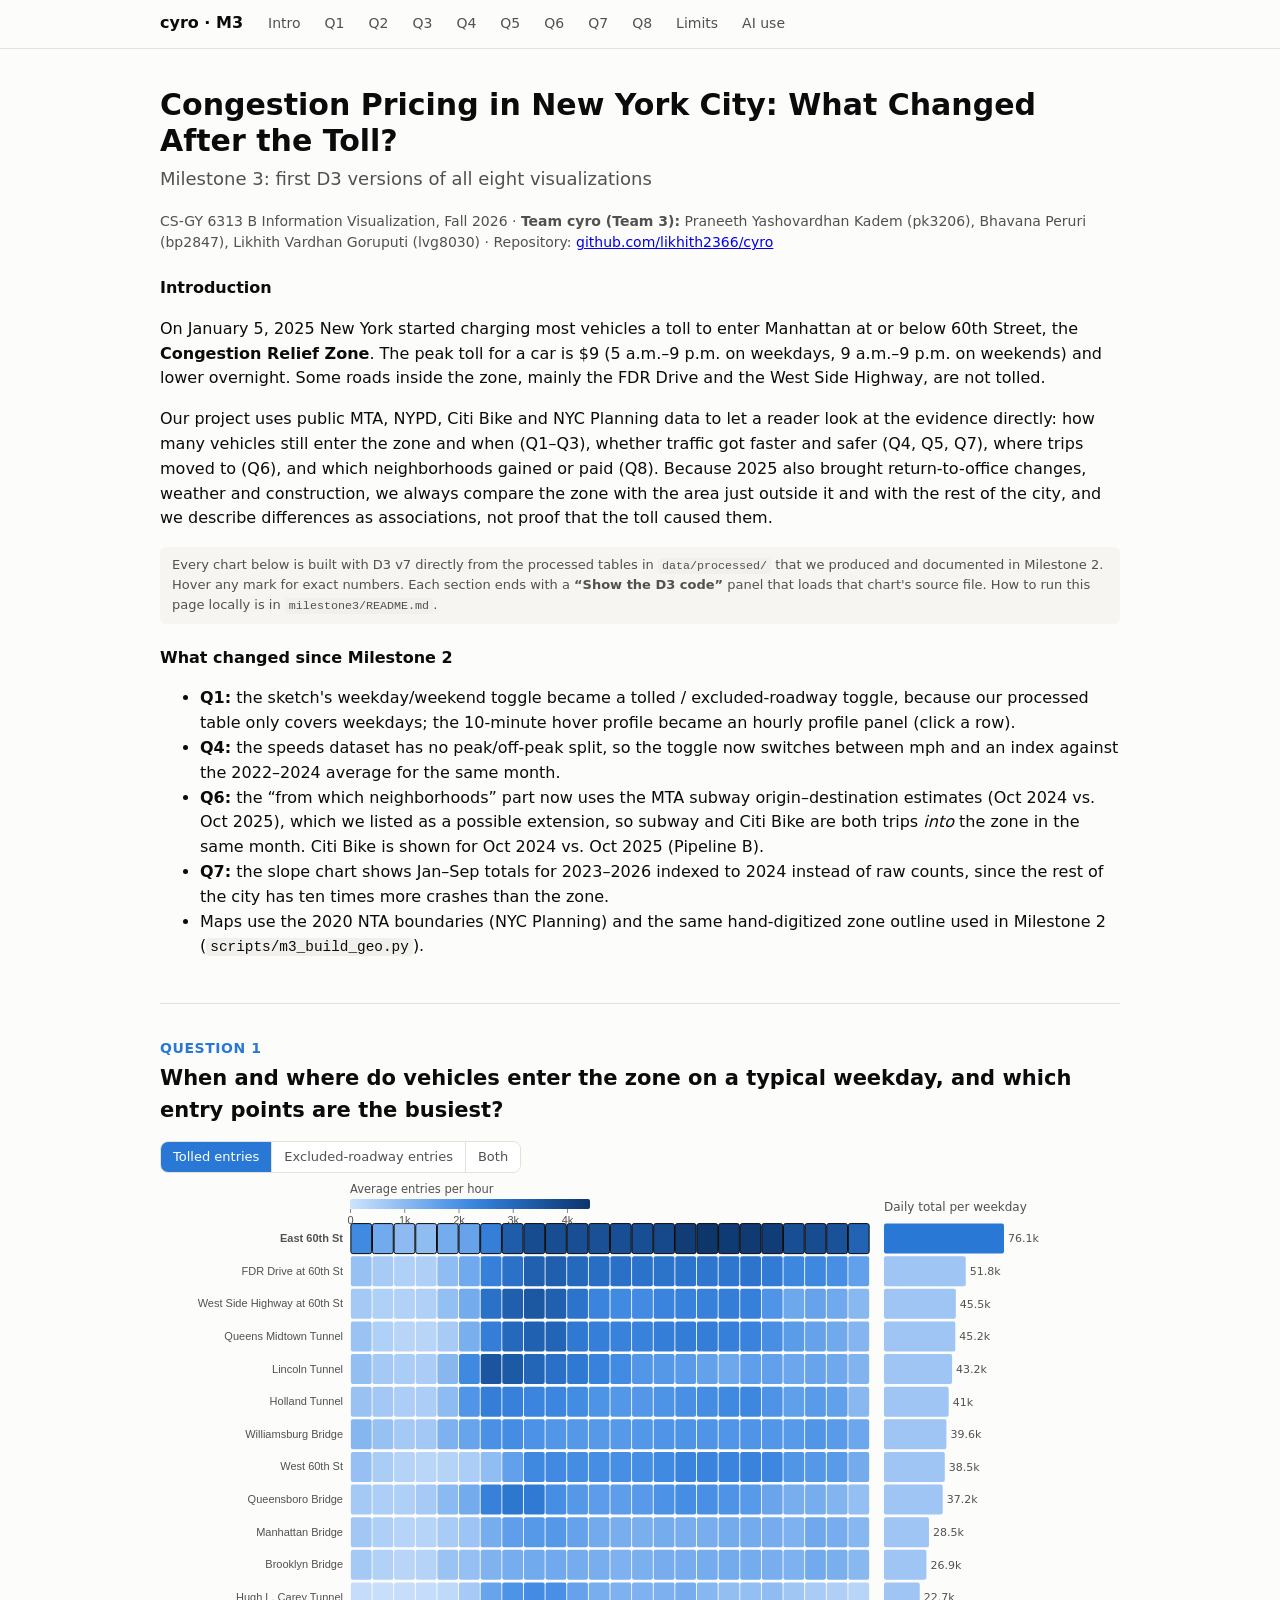
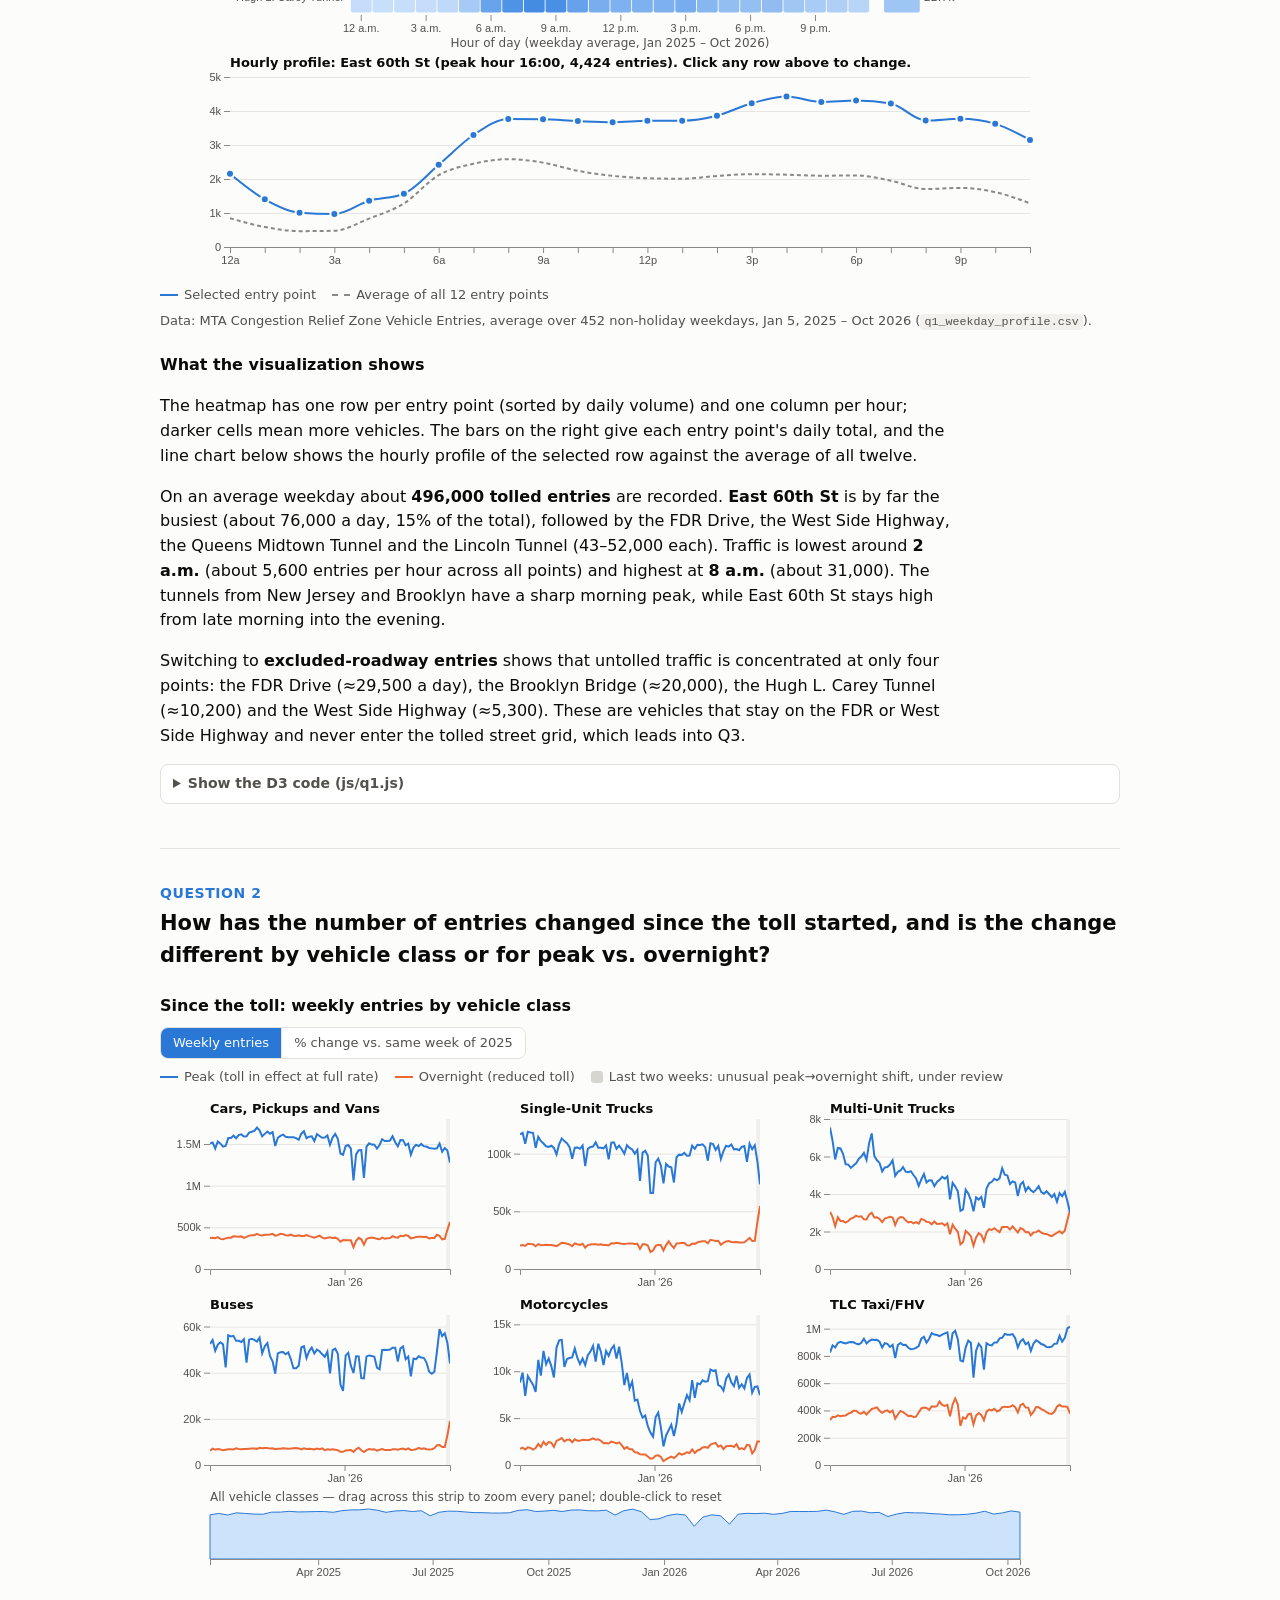
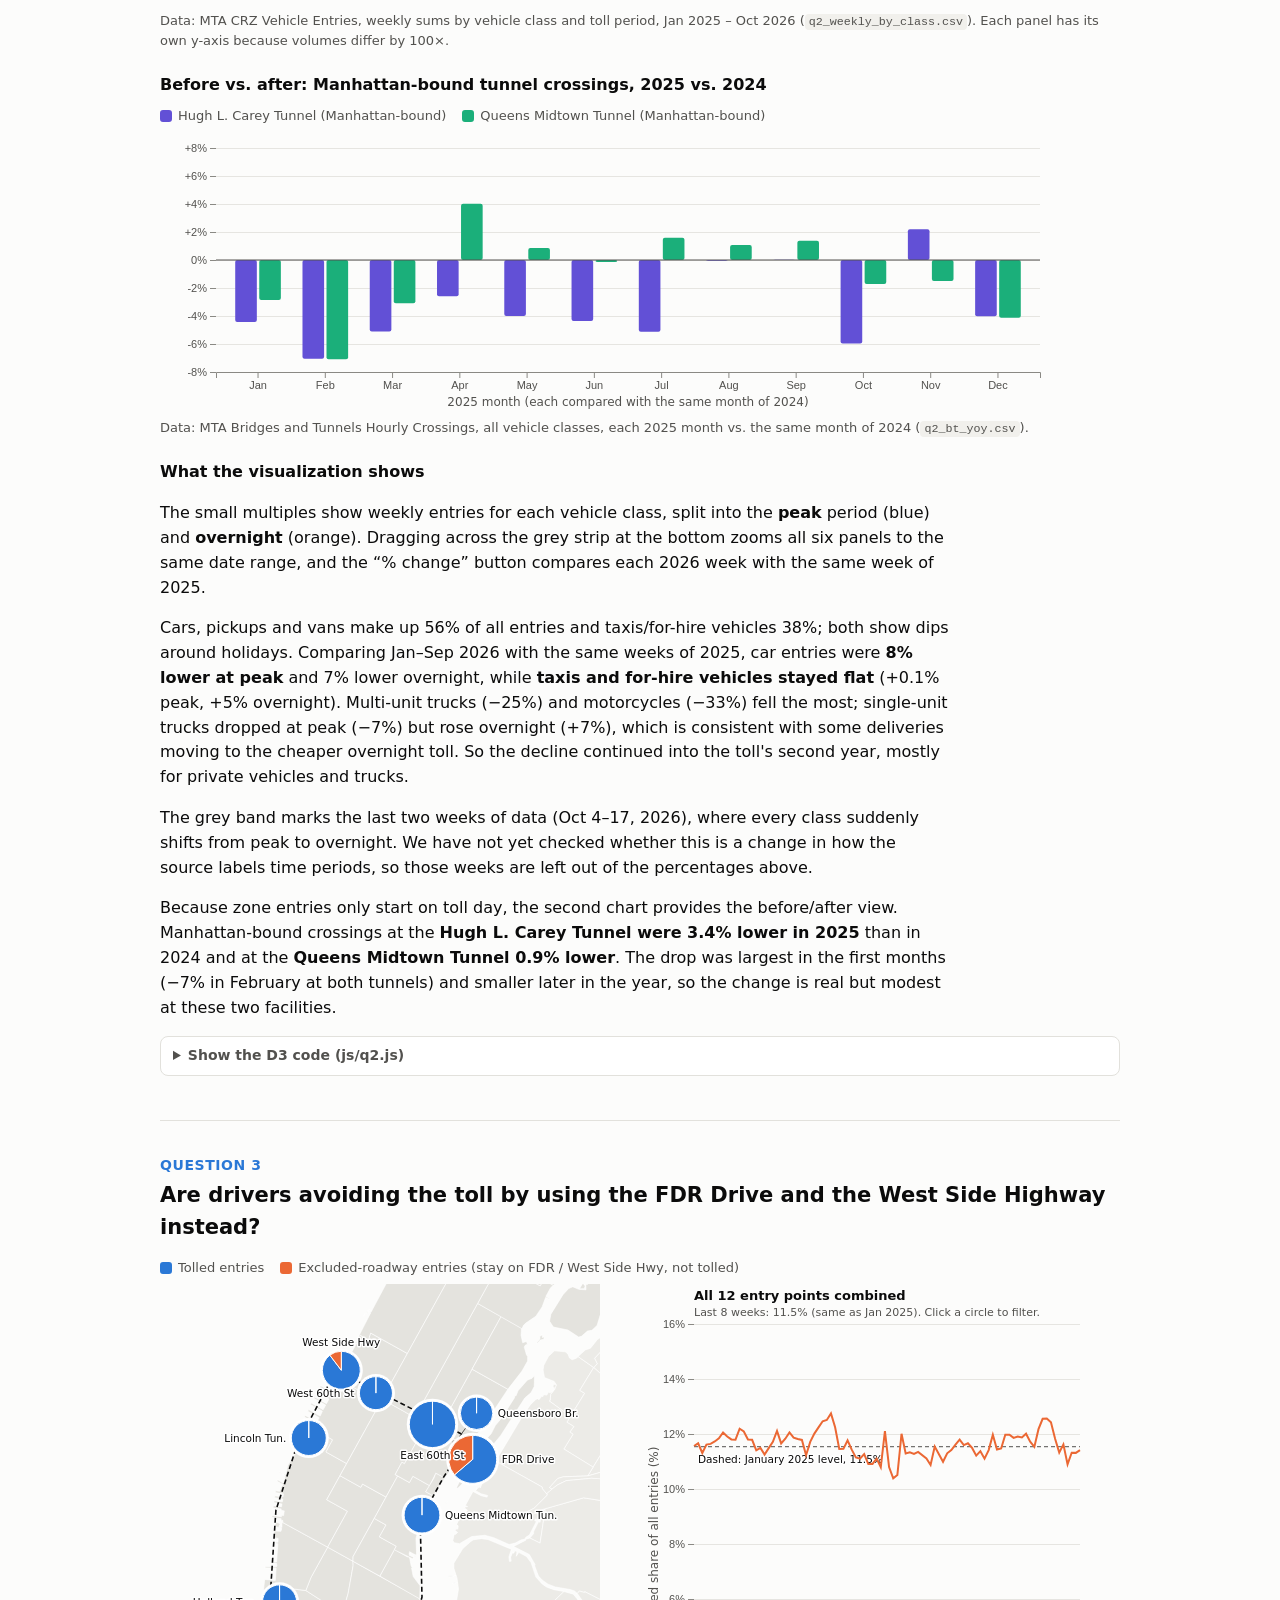
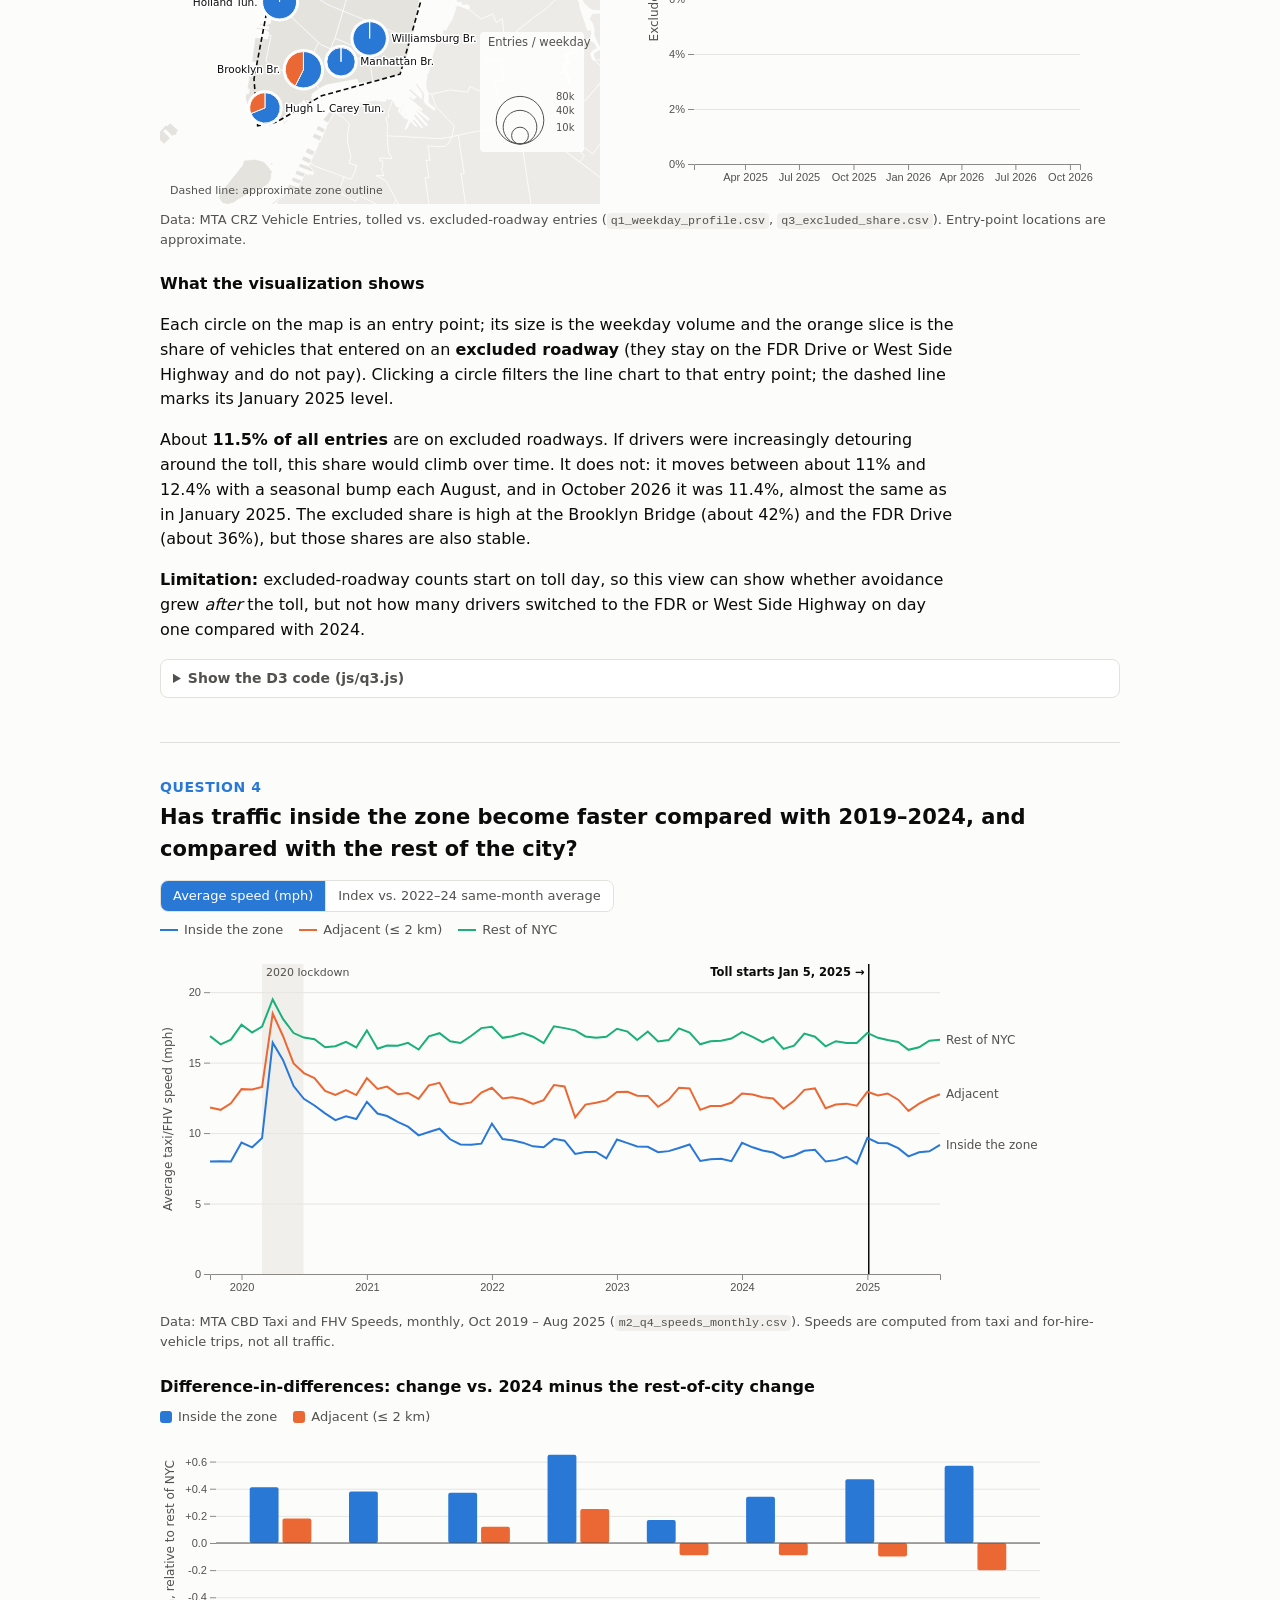
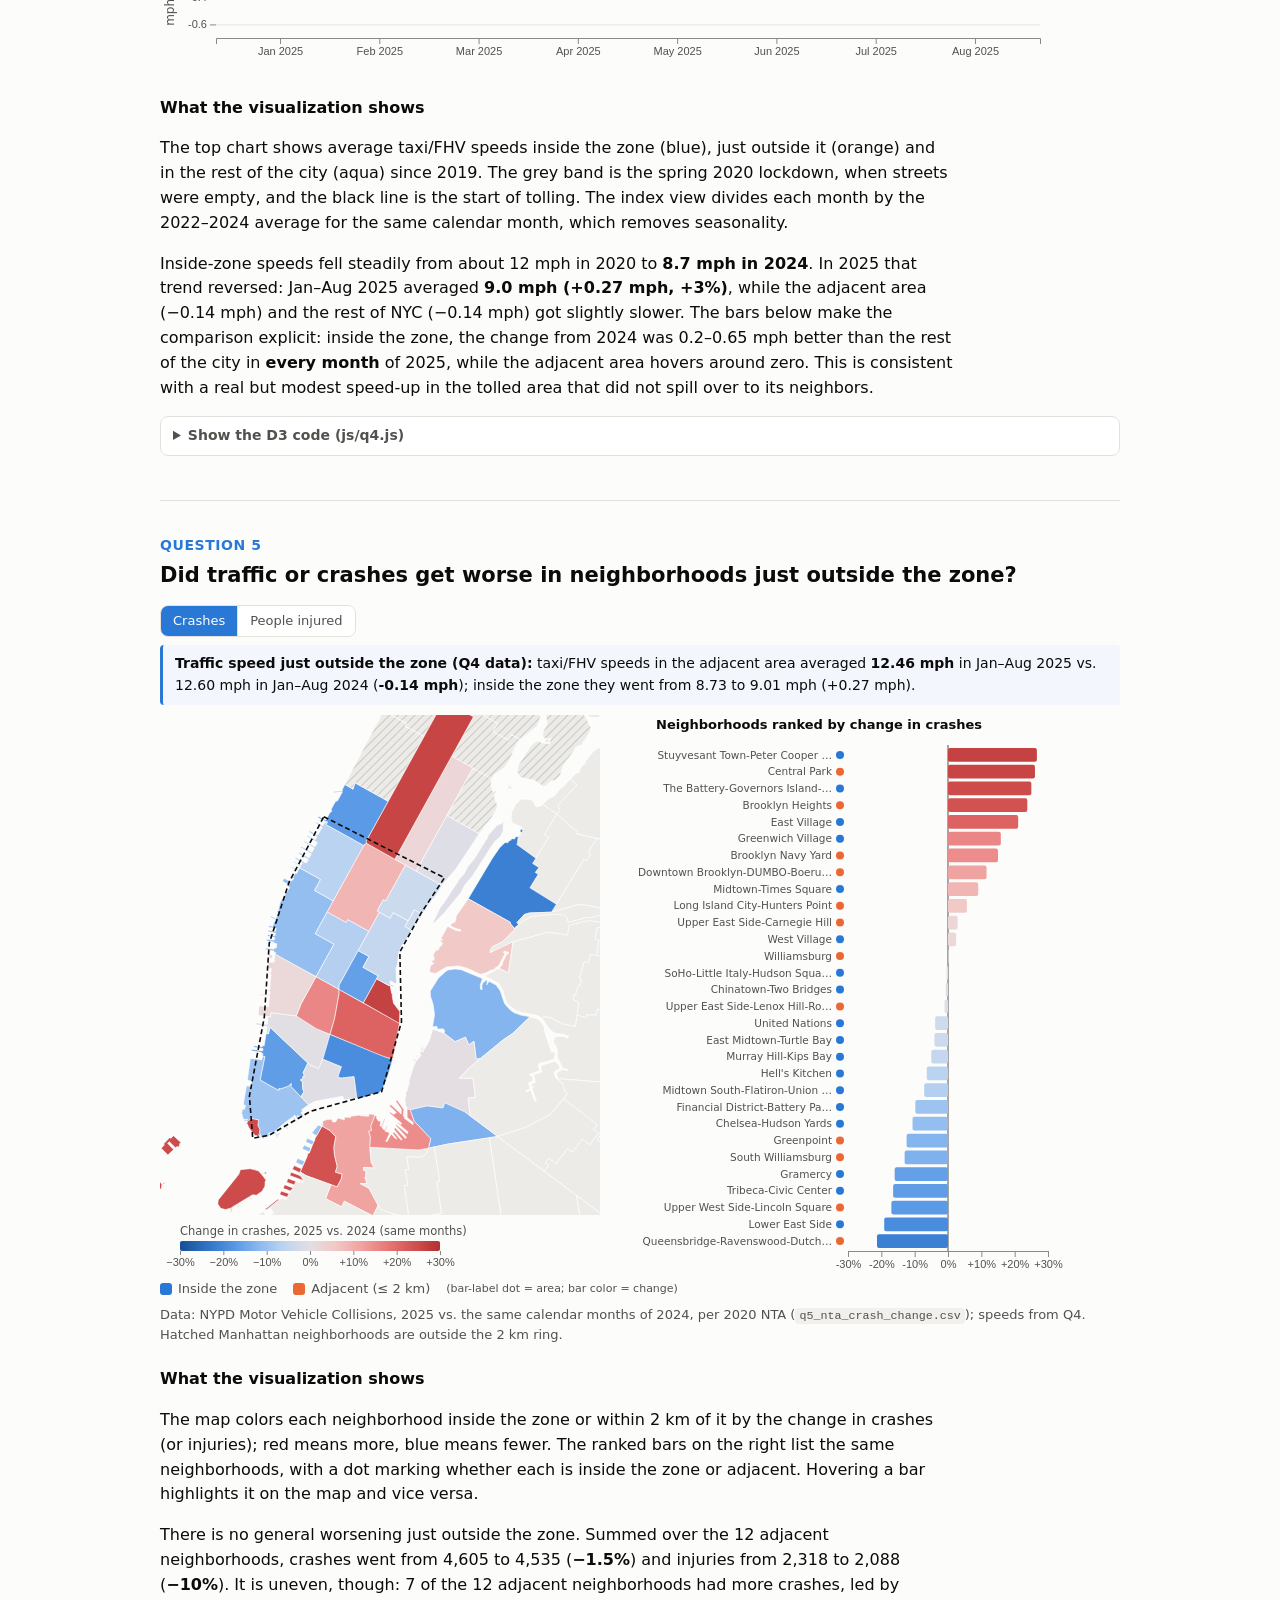
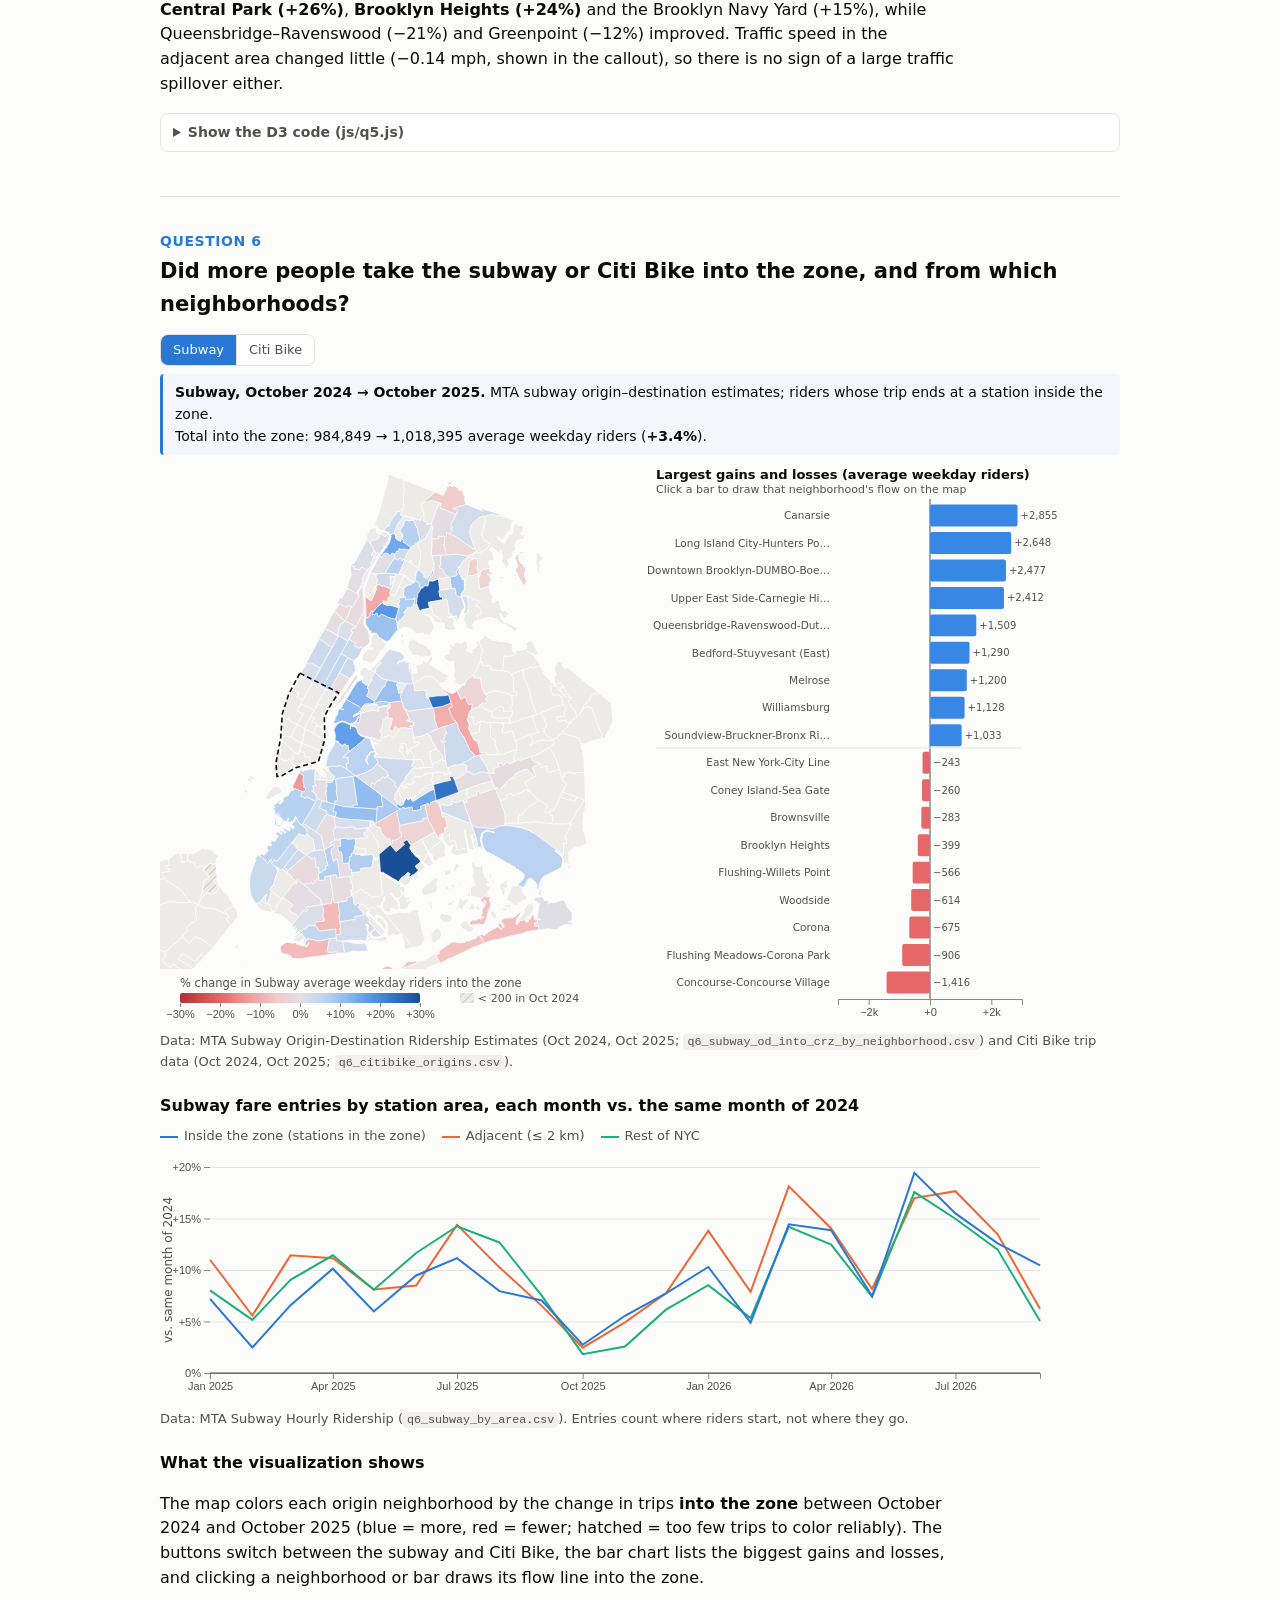
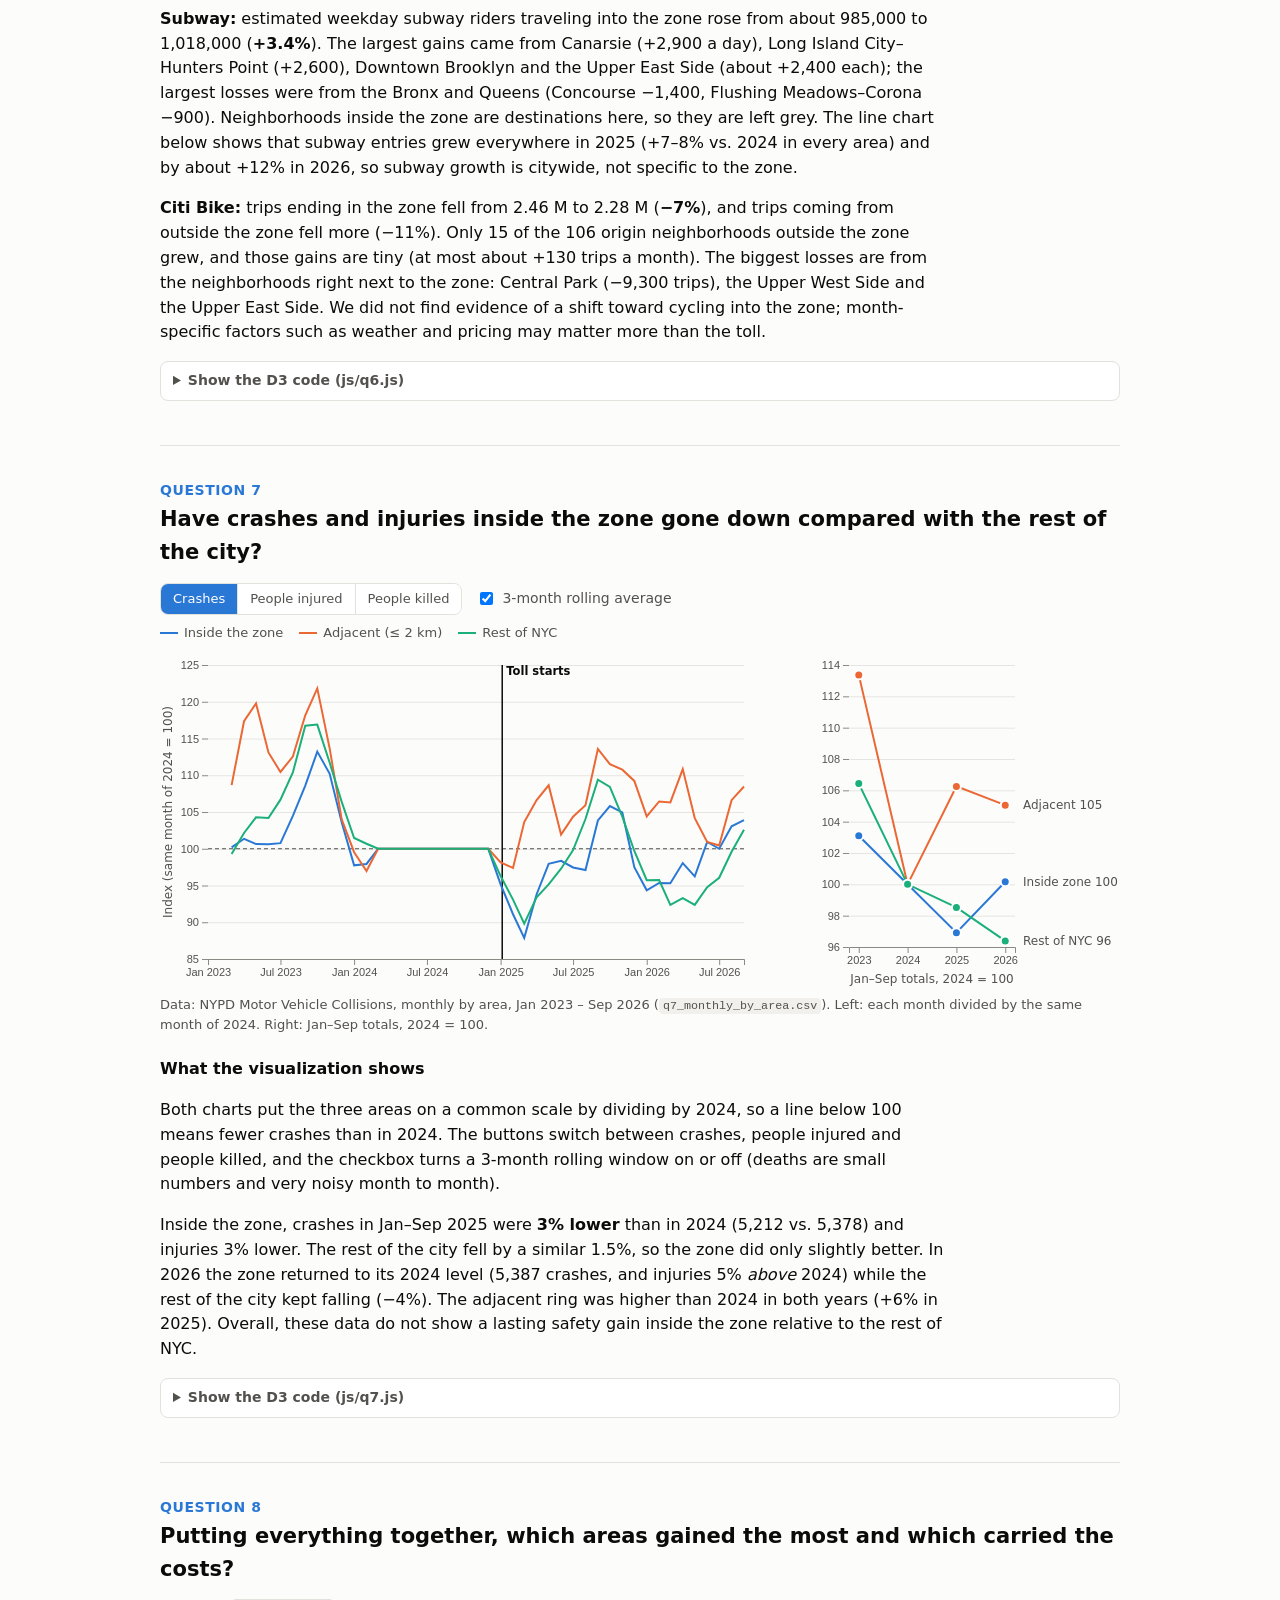
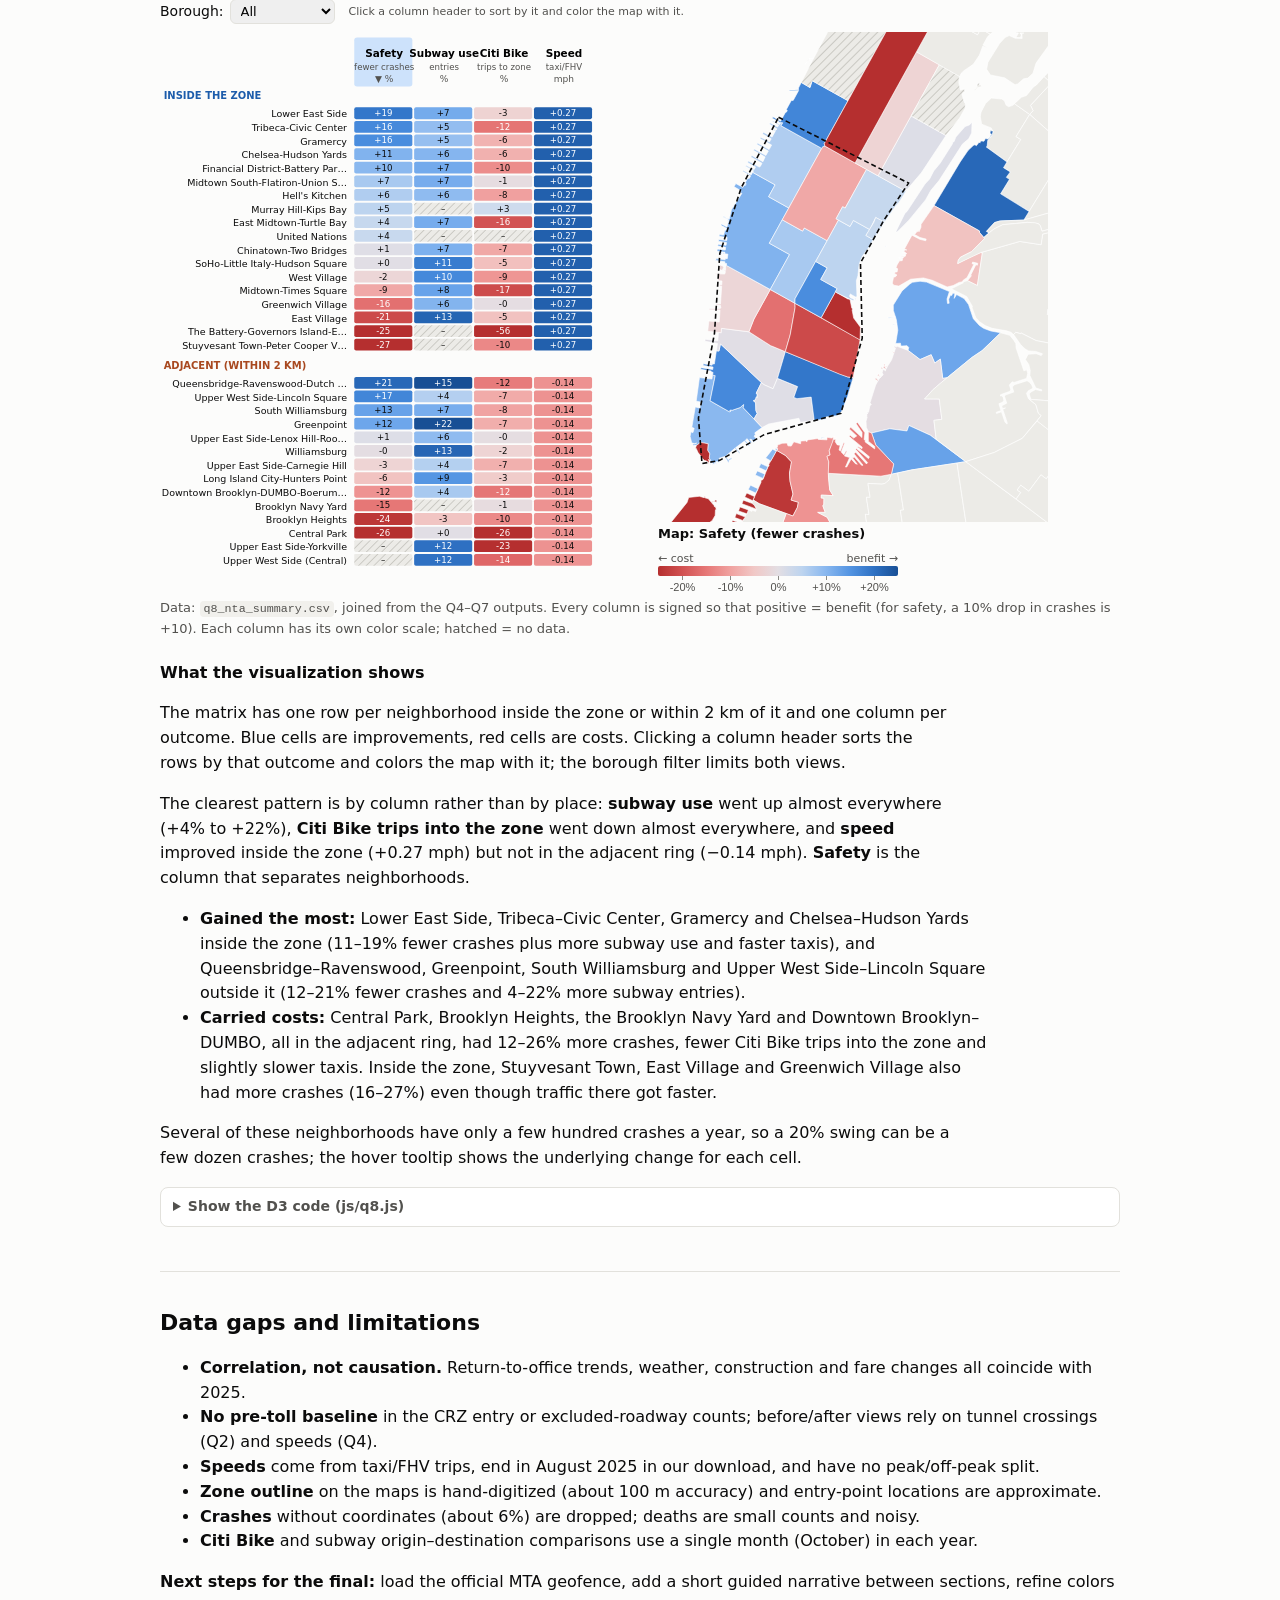
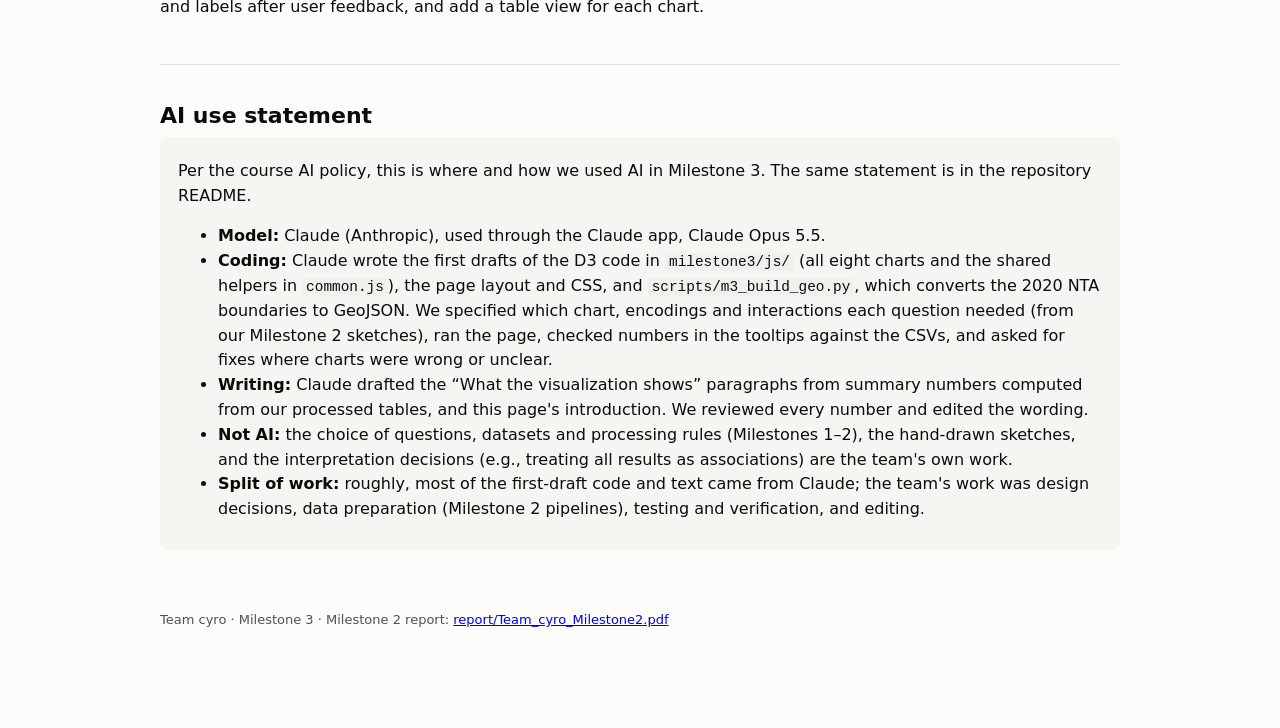
==== milestone3/index.html @ 5313909c "Add Milestone 3: D3 visualizations" ====
<!DOCTYPE html>
<html lang="en">
<head>
<meta charset="utf-8">
<meta name="viewport" content="width=device-width, initial-scale=1">
<title>Team cyro – Milestone 3: D3 Visualizations</title>
<link rel="stylesheet" href="css/style.css">
</head>
<body>
<header class="top">
  <nav aria-label="Sections">
    <span class="brand">cyro · M3</span>
    <a href="#intro">Intro</a>
    <a href="#q1">Q1</a><a href="#q2">Q2</a><a href="#q3">Q3</a><a href="#q4">Q4</a>
    <a href="#q5">Q5</a><a href="#q6">Q6</a><a href="#q7">Q7</a><a href="#q8">Q8</a>
    <a href="#limits">Limits</a><a href="#ai">AI use</a>
  </nav>
</header>

<main>
<h1>Congestion Pricing in New York City: What Changed After the Toll?</h1>
<p class="lede">Milestone 3: first D3 versions of all eight visualizations</p>
<p class="meta">
  CS-GY 6313 B Information Visualization, Fall 2026 ·
  <b>Team cyro (Team 3):</b> Praneeth Yashovardhan Kadem (pk3206), Bhavana Peruri (bp2847), Likhith Vardhan Goruputi (lvg8030) ·
  Repository: <a href="https://github.com/likhith2366/cyro">github.com/likhith2366/cyro</a>
</p>

<section id="intro">
  <h3>Introduction</h3>
  <p>On January 5, 2025 New York started charging most vehicles a toll to enter Manhattan at or below 60th Street, the
  <b>Congestion Relief Zone</b>. The peak toll for a car is $9 (5 a.m.–9 p.m. on weekdays, 9 a.m.–9 p.m. on weekends) and
  lower overnight. Some roads inside the zone, mainly the FDR Drive and the West Side Highway, are not tolled.</p>
  <p>Our project uses public MTA, NYPD, Citi Bike and NYC Planning data to let a reader look at the evidence directly:
  how many vehicles still enter the zone and when (Q1–Q3), whether traffic got faster and safer (Q4, Q5, Q7), where trips
  moved to (Q6), and which neighborhoods gained or paid (Q8). Because 2025 also brought return-to-office changes, weather and
  construction, we always compare the zone with the area just outside it and with the rest of the city, and we describe
  differences as associations, not proof that the toll caused them.</p>
  <p class="data-note">Every chart below is built with D3 v7 directly from the processed tables in
  <code>data/processed/</code> that we produced and documented in Milestone 2. Hover any mark for exact numbers. Each section
  ends with a <b>“Show the D3 code”</b> panel that loads that chart's source file. How to run this page locally is in
  <code>milestone3/README.md</code>.</p>
  <h3>What changed since Milestone 2</h3>
  <ul>
    <li><b>Q1:</b> the sketch's weekday/weekend toggle became a tolled / excluded-roadway toggle, because our processed table
      only covers weekdays; the 10-minute hover profile became an hourly profile panel (click a row).</li>
    <li><b>Q4:</b> the speeds dataset has no peak/off-peak split, so the toggle now switches between mph and an index against the
      2022–2024 average for the same month.</li>
    <li><b>Q6:</b> the “from which neighborhoods” part now uses the MTA subway origin–destination estimates (Oct 2024 vs. Oct
      2025), which we listed as a possible extension, so subway and Citi Bike are both trips <i>into</i> the zone in the same month.
      Citi Bike is shown for Oct 2024 vs. Oct 2025 (Pipeline B).</li>
    <li><b>Q7:</b> the slope chart shows Jan–Sep totals for 2023–2026 indexed to 2024 instead of raw counts, since the rest of
      the city has ten times more crashes than the zone.</li>
    <li>Maps use the 2020 NTA boundaries (NYC Planning) and the same hand-digitized zone outline used in Milestone 2
      (<code>scripts/m3_build_geo.py</code>).</li>
  </ul>
</section>

<!-- ============================== Q1 ============================== -->
<section class="q" id="q1">
  <div class="qnum">Question 1</div>
  <div class="question">When and where do vehicles enter the zone on a typical weekday, and which entry points are the busiest?</div>
  <div class="viz" id="q1-viz"></div>
  <p class="viz-caption">Data: MTA Congestion Relief Zone Vehicle Entries, average over 452 non-holiday weekdays, Jan 5, 2025 – Oct 2026
    (<code>q1_weekday_profile.csv</code>).</p>
  <div class="desc">
    <h3>What the visualization shows</h3>
    <p>The heatmap has one row per entry point (sorted by daily volume) and one column per hour; darker cells mean more vehicles.
    The bars on the right give each entry point's daily total, and the line chart below shows the hourly profile of the selected
    row against the average of all twelve.</p>
    <p>On an average weekday about <b>496,000 tolled entries</b> are recorded. <b>East 60th St</b> is by far the busiest
    (about 76,000 a day, 15% of the total), followed by the FDR Drive, the West Side Highway, the Queens Midtown Tunnel and the
    Lincoln Tunnel (43–52,000 each). Traffic is lowest around <b>2 a.m.</b> (about 5,600 entries per hour across all points)
    and highest at <b>8 a.m.</b> (about 31,000). The tunnels from New Jersey and Brooklyn have a sharp morning peak, while
    East 60th St stays high from late morning into the evening.</p>
    <p>Switching to <b>excluded-roadway entries</b> shows that untolled traffic is concentrated at only four points: the FDR Drive
    (≈29,500 a day), the Brooklyn Bridge (≈20,000), the Hugh L. Carey Tunnel (≈10,200) and the West Side Highway (≈5,300).
    These are vehicles that stay on the FDR or West Side Highway and never enter the tolled street grid, which leads into Q3.</p>
  </div>
  <details class="code" data-src="js/q1.js"><summary>Show the D3 code (js/q1.js)</summary><pre><code></code></pre></details>
</section>

<!-- ============================== Q2 ============================== -->
<section class="q" id="q2">
  <div class="qnum">Question 2</div>
  <div class="question">How has the number of entries changed since the toll started, and is the change different by vehicle class or for peak vs. overnight?</div>
  <h3>Since the toll: weekly entries by vehicle class</h3>
  <div class="viz" id="q2-viz"></div>
  <p class="viz-caption">Data: MTA CRZ Vehicle Entries, weekly sums by vehicle class and toll period, Jan 2025 – Oct 2026
    (<code>q2_weekly_by_class.csv</code>). Each panel has its own y-axis because volumes differ by 100×.</p>
  <h3>Before vs. after: Manhattan-bound tunnel crossings, 2025 vs. 2024</h3>
  <div class="viz" id="q2-viz-bt"></div>
  <p class="viz-caption">Data: MTA Bridges and Tunnels Hourly Crossings, all vehicle classes, each 2025 month vs. the same month of 2024
    (<code>q2_bt_yoy.csv</code>).</p>
  <div class="desc">
    <h3>What the visualization shows</h3>
    <p>The small multiples show weekly entries for each vehicle class, split into the <b>peak</b> period (blue) and
    <b>overnight</b> (orange). Dragging across the grey strip at the bottom zooms all six panels to the same date range, and the
    “% change” button compares each 2026 week with the same week of 2025.</p>
    <p>Cars, pickups and vans make up 56% of all entries and taxis/for-hire vehicles 38%; both show dips around holidays.
    Comparing Jan–Sep 2026 with the same weeks of 2025, car entries were <b>8% lower at peak</b> and 7% lower overnight, while
    <b>taxis and for-hire vehicles stayed flat</b> (+0.1% peak, +5% overnight). Multi-unit trucks (−25%) and motorcycles (−33%) fell
    the most; single-unit trucks dropped at peak (−7%) but rose overnight (+7%), which is consistent with some deliveries moving to the
    cheaper overnight toll. So the decline continued into the toll's second year, mostly for private vehicles and trucks.</p>
    <p>The grey band marks the last two weeks of data (Oct 4–17, 2026), where every class suddenly shifts from peak to overnight.
    We have not yet checked whether this is a change in how the source labels time periods, so those weeks are left out of the
    percentages above.</p>
    <p>Because zone entries only start on toll day, the second chart provides the before/after view. Manhattan-bound crossings
    at the <b>Hugh L. Carey Tunnel were 3.4% lower in 2025</b> than in 2024 and at the <b>Queens Midtown Tunnel 0.9% lower</b>.
    The drop was largest in the first months (−7% in February at both tunnels) and smaller later in the year, so the change is
    real but modest at these two facilities.</p>
  </div>
  <details class="code" data-src="js/q2.js"><summary>Show the D3 code (js/q2.js)</summary><pre><code></code></pre></details>
</section>

<!-- ============================== Q3 ============================== -->
<section class="q" id="q3">
  <div class="qnum">Question 3</div>
  <div class="question">Are drivers avoiding the toll by using the FDR Drive and the West Side Highway instead?</div>
  <div class="viz" id="q3-viz"></div>
  <p class="viz-caption">Data: MTA CRZ Vehicle Entries, tolled vs. excluded-roadway entries (<code>q1_weekday_profile.csv</code>,
    <code>q3_excluded_share.csv</code>). Entry-point locations are approximate.</p>
  <div class="desc">
    <h3>What the visualization shows</h3>
    <p>Each circle on the map is an entry point; its size is the weekday volume and the orange slice is the share of vehicles that
    entered on an <b>excluded roadway</b> (they stay on the FDR Drive or West Side Highway and do not pay). Clicking a circle filters
    the line chart to that entry point; the dashed line marks its January 2025 level.</p>
    <p>About <b>11.5% of all entries</b> are on excluded roadways. If drivers were increasingly detouring around the toll, this share
    would climb over time. It does not: it moves between about 11% and 12.4% with a seasonal bump each August, and in October 2026 it
    was 11.4%, almost the same as in January 2025. The excluded share is high at the Brooklyn Bridge (about 42%) and the FDR Drive
    (about 36%), but those shares are also stable.</p>
    <p><b>Limitation:</b> excluded-roadway counts start on toll day, so this view can show whether avoidance grew <i>after</i> the toll,
    but not how many drivers switched to the FDR or West Side Highway on day one compared with 2024.</p>
  </div>
  <details class="code" data-src="js/q3.js"><summary>Show the D3 code (js/q3.js)</summary><pre><code></code></pre></details>
</section>

<!-- ============================== Q4 ============================== -->
<section class="q" id="q4">
  <div class="qnum">Question 4</div>
  <div class="question">Has traffic inside the zone become faster compared with 2019–2024, and compared with the rest of the city?</div>
  <div class="viz" id="q4-viz"></div>
  <p class="viz-caption">Data: MTA CBD Taxi and FHV Speeds, monthly, Oct 2019 – Aug 2025 (<code>m2_q4_speeds_monthly.csv</code>).
    Speeds are computed from taxi and for-hire-vehicle trips, not all traffic.</p>
  <h3>Difference-in-differences: change vs. 2024 minus the rest-of-city change</h3>
  <div class="viz" id="q4-viz-did"></div>
  <div class="desc">
    <h3>What the visualization shows</h3>
    <p>The top chart shows average taxi/FHV speeds inside the zone (blue), just outside it (orange) and in the rest of the city (aqua)
    since 2019. The grey band is the spring 2020 lockdown, when streets were empty, and the black line is the start of tolling.
    The index view divides each month by the 2022–2024 average for the same calendar month, which removes seasonality.</p>
    <p>Inside-zone speeds fell steadily from about 12 mph in 2020 to <b>8.7 mph in 2024</b>. In 2025 that trend reversed:
    Jan–Aug 2025 averaged <b>9.0 mph (+0.27 mph, +3%)</b>, while the adjacent area (−0.14 mph) and the rest of NYC (−0.14 mph)
    got slightly slower. The bars below make the comparison explicit: inside the zone, the change from 2024 was 0.2–0.65 mph better
    than the rest of the city in <b>every month</b> of 2025, while the adjacent area hovers around zero. This is consistent with a
    real but modest speed-up in the tolled area that did not spill over to its neighbors.</p>
  </div>
  <details class="code" data-src="js/q4.js"><summary>Show the D3 code (js/q4.js)</summary><pre><code></code></pre></details>
</section>

<!-- ============================== Q5 ============================== -->
<section class="q" id="q5">
  <div class="qnum">Question 5</div>
  <div class="question">Did traffic or crashes get worse in neighborhoods just outside the zone?</div>
  <div class="viz" id="q5-viz"></div>
  <p class="viz-caption">Data: NYPD Motor Vehicle Collisions, 2025 vs. the same calendar months of 2024, per 2020 NTA
    (<code>q5_nta_crash_change.csv</code>); speeds from Q4. Hatched Manhattan neighborhoods are outside the 2 km ring.</p>
  <div class="desc">
    <h3>What the visualization shows</h3>
    <p>The map colors each neighborhood inside the zone or within 2 km of it by the change in crashes (or injuries); red means more,
    blue means fewer. The ranked bars on the right list the same neighborhoods, with a dot marking whether each is inside the zone
    or adjacent. Hovering a bar highlights it on the map and vice versa.</p>
    <p>There is no general worsening just outside the zone. Summed over the 12 adjacent neighborhoods, crashes went from 4,605 to
    4,535 (<b>−1.5%</b>) and injuries from 2,318 to 2,088 (<b>−10%</b>). It is uneven, though: 7 of the 12 adjacent neighborhoods
    had more crashes, led by <b>Central Park (+26%)</b>, <b>Brooklyn Heights (+24%)</b> and the Brooklyn Navy Yard (+15%), while
    Queensbridge–Ravenswood (−21%) and Greenpoint (−12%) improved. Traffic speed in the adjacent area changed little (−0.14 mph,
    shown in the callout), so there is no sign of a large traffic spillover either.</p>
  </div>
  <details class="code" data-src="js/q5.js"><summary>Show the D3 code (js/q5.js)</summary><pre><code></code></pre></details>
</section>

<!-- ============================== Q6 ============================== -->
<section class="q" id="q6">
  <div class="qnum">Question 6</div>
  <div class="question">Did more people take the subway or Citi Bike into the zone, and from which neighborhoods?</div>
  <div class="viz" id="q6-viz"></div>
  <p class="viz-caption">Data: MTA Subway Origin-Destination Ridership Estimates (Oct 2024, Oct 2025;
    <code>q6_subway_od_into_crz_by_neighborhood.csv</code>) and Citi Bike trip data (Oct 2024, Oct 2025; <code>q6_citibike_origins.csv</code>).</p>
  <h3>Subway fare entries by station area, each month vs. the same month of 2024</h3>
  <div class="viz" id="q6-viz-trend"></div>
  <p class="viz-caption">Data: MTA Subway Hourly Ridership (<code>q6_subway_by_area.csv</code>). Entries count where riders start, not where they go.</p>
  <div class="desc">
    <h3>What the visualization shows</h3>
    <p>The map colors each origin neighborhood by the change in trips <b>into the zone</b> between October 2024 and October 2025
    (blue = more, red = fewer; hatched = too few trips to color reliably). The buttons switch between the subway and Citi Bike, the bar
    chart lists the biggest gains and losses, and clicking a neighborhood or bar draws its flow line into the zone.</p>
    <p><b>Subway:</b> estimated weekday subway riders traveling into the zone rose from about 985,000 to 1,018,000
    (<b>+3.4%</b>). The largest gains came from Canarsie (+2,900 a day), Long Island City–Hunters Point (+2,600), Downtown Brooklyn and
    the Upper East Side (about +2,400 each); the largest losses were from the Bronx and Queens (Concourse −1,400, Flushing Meadows–Corona −900).
    Neighborhoods inside the zone are destinations here, so they are left grey. The line chart below shows that subway entries
    grew everywhere in 2025 (+7–8% vs. 2024 in every area) and by about +12% in 2026, so subway growth is citywide, not specific to the zone.</p>
    <p><b>Citi Bike:</b> trips ending in the zone fell from 2.46 M to 2.28 M (<b>−7%</b>), and trips coming from outside the zone fell more
    (−11%). Only 15 of the 106 origin neighborhoods outside the zone grew, and those gains are tiny (at most about +130 trips a month). The biggest losses
    are from the neighborhoods right next to the zone: Central Park (−9,300 trips), the Upper West Side and the Upper East Side. We did not find evidence of a shift toward cycling into the zone; month-specific
    factors such as weather and pricing may matter more than the toll.</p>
  </div>
  <details class="code" data-src="js/q6.js"><summary>Show the D3 code (js/q6.js)</summary><pre><code></code></pre></details>
</section>

<!-- ============================== Q7 ============================== -->
<section class="q" id="q7">
  <div class="qnum">Question 7</div>
  <div class="question">Have crashes and injuries inside the zone gone down compared with the rest of the city?</div>
  <div class="viz" id="q7-viz"></div>
  <p class="viz-caption">Data: NYPD Motor Vehicle Collisions, monthly by area, Jan 2023 – Sep 2026 (<code>q7_monthly_by_area.csv</code>).
    Left: each month divided by the same month of 2024. Right: Jan–Sep totals, 2024 = 100.</p>
  <div class="desc">
    <h3>What the visualization shows</h3>
    <p>Both charts put the three areas on a common scale by dividing by 2024, so a line below 100 means fewer crashes than in 2024. The
    buttons switch between crashes, people injured and people killed, and the checkbox turns a 3-month rolling window on or off (deaths
    are small numbers and very noisy month to month).</p>
    <p>Inside the zone, crashes in Jan–Sep 2025 were <b>3% lower</b> than in 2024 (5,212 vs. 5,378) and injuries 3% lower. The rest of
    the city fell by a similar 1.5%, so the zone did only slightly better. In 2026 the zone returned to its 2024 level
    (5,387 crashes, and injuries 5% <i>above</i> 2024) while the rest of the city kept falling (−4%). The adjacent ring was higher than
    2024 in both years (+6% in 2025). Overall, these data do not show a lasting safety gain inside the zone relative to the rest of NYC.</p>
  </div>
  <details class="code" data-src="js/q7.js"><summary>Show the D3 code (js/q7.js)</summary><pre><code></code></pre></details>
</section>

<!-- ============================== Q8 ============================== -->
<section class="q" id="q8">
  <div class="qnum">Question 8</div>
  <div class="question">Putting everything together, which areas gained the most and which carried the costs?</div>
  <div class="viz" id="q8-viz"></div>
  <p class="viz-caption">Data: <code>q8_nta_summary.csv</code>, joined from the Q4–Q7 outputs. Every column is signed so that positive = benefit
    (for safety, a 10% drop in crashes is +10). Each column has its own color scale; hatched = no data.</p>
  <div class="desc">
    <h3>What the visualization shows</h3>
    <p>The matrix has one row per neighborhood inside the zone or within 2 km of it and one column per outcome. Blue cells are
    improvements, red cells are costs. Clicking a column header sorts the rows by that outcome and colors the map with it; the borough
    filter limits both views.</p>
    <p>The clearest pattern is by column rather than by place: <b>subway use</b> went up almost everywhere (+4% to +22%), <b>Citi Bike
    trips into the zone</b> went down almost everywhere, and <b>speed</b> improved inside the zone (+0.27 mph) but not in the adjacent
    ring (−0.14 mph). <b>Safety</b> is the column that separates neighborhoods.</p>
    <ul>
      <li><b>Gained the most:</b> Lower East Side, Tribeca–Civic Center, Gramercy and Chelsea–Hudson Yards inside the zone (11–19% fewer
        crashes plus more subway use and faster taxis), and Queensbridge–Ravenswood, Greenpoint, South Williamsburg and Upper West
        Side–Lincoln Square outside it (12–21% fewer crashes and 4–22% more subway entries).</li>
      <li><b>Carried costs:</b> Central Park, Brooklyn Heights, the Brooklyn Navy Yard and Downtown Brooklyn–DUMBO, all in the adjacent
        ring, had 12–26% more crashes, fewer Citi Bike trips into the zone and slightly slower taxis. Inside the zone, Stuyvesant Town,
        East Village and Greenwich Village also had more crashes (16–27%) even though traffic there got faster.</li>
    </ul>
    <p>Several of these neighborhoods have only a few hundred crashes a year, so a 20% swing can be a few dozen crashes; the hover
    tooltip shows the underlying change for each cell.</p>
  </div>
  <details class="code" data-src="js/q8.js"><summary>Show the D3 code (js/q8.js)</summary><pre><code></code></pre></details>
</section>

<section class="q" id="limits">
  <h2>Data gaps and limitations</h2>
  <ul>
    <li><b>Correlation, not causation.</b> Return-to-office trends, weather, construction and fare changes all coincide with 2025.</li>
    <li><b>No pre-toll baseline</b> in the CRZ entry or excluded-roadway counts; before/after views rely on tunnel crossings (Q2) and speeds (Q4).</li>
    <li><b>Speeds</b> come from taxi/FHV trips, end in August 2025 in our download, and have no peak/off-peak split.</li>
    <li><b>Zone outline</b> on the maps is hand-digitized (about 100 m accuracy) and entry-point locations are approximate.</li>
    <li><b>Crashes</b> without coordinates (about 6%) are dropped; deaths are small counts and noisy.</li>
    <li><b>Citi Bike</b> and subway origin–destination comparisons use a single month (October) in each year.</li>
  </ul>
  <p><b>Next steps for the final:</b> load the official MTA geofence, add a short guided narrative between sections, refine colors and
  labels after user feedback, and add a table view for each chart.</p>
</section>

<section class="q" id="ai">
  <h2>AI use statement</h2>
  <div class="ai">
    <p>Per the course AI policy, this is where and how we used AI in Milestone 3. The same statement is in the repository README.</p>
    <ul>
      <li><b>Model:</b> Claude (Anthropic), used through the Claude app, Claude Opus 5.5.</li>
      <li><b>Coding:</b> Claude wrote the first drafts of the D3 code in <code>milestone3/js/</code> (all eight charts and the shared
        helpers in <code>common.js</code>), the page layout and CSS, and <code>scripts/m3_build_geo.py</code>, which converts the
        2020 NTA boundaries to GeoJSON. We specified which chart, encodings and interactions each question needed (from our Milestone 2
        sketches), ran the page, checked numbers in the tooltips against the CSVs, and asked for fixes where charts were wrong or unclear.</li>
      <li><b>Writing:</b> Claude drafted the “What the visualization shows” paragraphs from summary numbers computed from our processed
        tables, and this page's introduction. We reviewed every number and edited the wording.</li>
      <li><b>Not AI:</b> the choice of questions, datasets and processing rules (Milestones 1–2), the hand-drawn sketches, and the
        interpretation decisions (e.g., treating all results as associations) are the team's own work.</li>
      <li><b>Split of work:</b> roughly, most of the first-draft code and text came from Claude; the team's work was design decisions,
        data preparation (Milestone 2 pipelines), testing and verification, and editing.</li>
    </ul>
  </div>
</section>

<footer>Team cyro · Milestone 3 · Milestone 2 report: <a href="../report/Team_cyro_Milestone2.pdf">report/Team_cyro_Milestone2.pdf</a></footer>
</main>

<script src="vendor/d3.v7.min.js"></script>
<script src="js/common.js"></script>
<script src="js/q1.js"></script>
<script src="js/q2.js"></script>
<script src="js/q3.js"></script>
<script src="js/q4.js"></script>
<script src="js/q5.js"></script>
<script src="js/q6.js"></script>
<script src="js/q7.js"></script>
<script src="js/q8.js"></script>
<script>
  // "Show the D3 code" panels: load each chart's source file the first time the panel is opened
  document.querySelectorAll("details.code").forEach(det => {
    det.addEventListener("toggle", async () => {
      const code = det.querySelector("code");
      if (!det.open || code.dataset.loaded) return;
      code.textContent = "Loading…";
      try {
        code.textContent = await (await fetch(det.dataset.src)).text();
        code.dataset.loaded = 1;
      } catch (e) { code.textContent = "Could not load " + det.dataset.src + " – open it from the repository."; }
    });
  });
</script>
</body>
</html>
---- milestone3/css/style.css ----
:root {
  --surface: #fcfcfb; --ink: #0b0b0b; --ink2: #52514e; --muted: #8a8984; --grid: #e6e5e1;
  --blue: #2a78d6; --accent-bg: #f3f7fd; --border: #e2e1dc;
}
* { box-sizing: border-box; }
html { scroll-behavior: smooth; scroll-padding-top: 64px; }
body {
  margin: 0; background: var(--surface); color: var(--ink);
  font: 16px/1.55 system-ui, -apple-system, "Segoe UI", Roboto, Helvetica, Arial, sans-serif;
}
header.top {
  position: sticky; top: 0; z-index: 10; background: rgba(252,252,251,.96); border-bottom: 1px solid var(--border);
  backdrop-filter: blur(4px);
}
nav { max-width: 1000px; margin: 0 auto; padding: 10px 20px; display: flex; gap: 6px; flex-wrap: wrap; align-items: center; }
nav .brand { font-weight: 700; margin-right: 10px; }
nav a { color: var(--ink2); text-decoration: none; padding: 3px 9px; border-radius: 6px; font-size: 14px; }
nav a:hover { background: var(--accent-bg); color: var(--ink); }
main { max-width: 1000px; margin: 0 auto; padding: 10px 20px 80px; }
h1 { font-size: 30px; line-height: 1.2; margin: 28px 0 6px; }
h2 { font-size: 22px; margin: 0 0 4px; }
h3 { font-size: 16px; margin: 22px 0 6px; }
.lede { color: var(--ink2); font-size: 18px; margin-top: 0; }
.meta { font-size: 14px; color: var(--ink2); }
section.q { border-top: 1px solid var(--border); padding-top: 34px; margin-top: 44px; }
.qnum { color: var(--blue); font-weight: 700; font-size: 14px; letter-spacing: .04em; text-transform: uppercase; }
.question { font-size: 21px; font-weight: 650; margin: 2px 0 14px; }
.viz { margin: 8px 0 6px; }
.viz svg { display: block; height: auto; overflow: visible; }
.viz-caption { font-size: 13px; color: var(--ink2); margin: 2px 0 18px; }
.desc p, .desc li { max-width: 78ch; }
.data-note { font-size: 13px; color: var(--ink2); background: #f6f5f2; border-radius: 6px; padding: 8px 12px; }

.controls { display: flex; gap: 14px; align-items: center; flex-wrap: wrap; margin: 6px 0 8px; font-size: 14px; }
.btn-group { display: inline-flex; border: 1px solid var(--border); border-radius: 8px; overflow: hidden; }
.btn-group button {
  font: inherit; font-size: 13px; padding: 5px 12px; border: 0; background: #fff; color: var(--ink2); cursor: pointer;
  border-right: 1px solid var(--border);
}
.btn-group button:last-child { border-right: 0; }
.btn-group button.active { background: var(--blue); color: #fff; }
.btn-group button:focus-visible, select:focus-visible { outline: 2px solid var(--blue); outline-offset: 2px; }
label.select select { font: inherit; font-size: 13px; margin-left: 6px; padding: 3px 6px; border-radius: 6px; border: 1px solid var(--border); }
label.check { display: inline-flex; gap: 6px; align-items: center; color: var(--ink2); }

.legend { display: flex; flex-wrap: wrap; gap: 4px 16px; font-size: 13px; color: var(--ink2); margin: 4px 0 6px; }
.legend .item { display: inline-flex; align-items: center; gap: 6px; }
.legend .swatch { width: 12px; height: 12px; border-radius: 3px; border: 2px solid transparent; display: inline-block; }
.legend .swatch.line { width: 18px; height: 0; border-width: 0 0 2.5px 0; border-style: solid; border-radius: 0; }
.legend .swatch.dash { width: 18px; height: 0; border-width: 0 0 2.5px 0; border-style: dashed; border-radius: 0; }

.callout { font-size: 14px; background: var(--accent-bg); border-left: 3px solid var(--blue); padding: 8px 12px; border-radius: 4px; margin: 6px 0 10px; }
.two-col { display: grid; grid-template-columns: 1fr 1fr; gap: 16px; align-items: start; }
.two-col.wide-left { grid-template-columns: 2fr 1fr; }
@media (max-width: 760px) { .two-col, .two-col.wide-left { grid-template-columns: 1fr; } }

svg text { font-family: inherit; }
.axis-label { font-size: 12px; fill: var(--ink2); }
.panel-title, .chart-subtitle { font-size: 13px; font-weight: 600; fill: var(--ink); }
.legend-title { font-size: 11.5px; fill: var(--ink2); }
.note { font-size: 11px; fill: var(--ink2); color: var(--ink2); }
.note-strong { font-size: 11.5px; font-weight: 600; fill: var(--ink); }
.direct-label { font-size: 12px; fill: var(--ink2); }
.map-label { font-size: 10.5px; fill: var(--ink); paint-order: stroke; stroke: #fff; stroke-width: 3px; stroke-linejoin: round; pointer-events: none; }
.map-label.strong { font-weight: 700; font-size: 11.5px; }

.tooltip {
  position: absolute; pointer-events: none; z-index: 50; max-width: 340px;
  background: #fff; color: var(--ink); border: 1px solid var(--border); border-radius: 8px;
  box-shadow: 0 4px 16px rgba(0,0,0,.12); padding: 8px 10px; font-size: 12.5px; line-height: 1.45; transition: opacity .1s;
}
.tooltip .dot { display: inline-block; width: 8px; height: 8px; border-radius: 50%; margin-right: 5px; }

details.code { margin: 14px 0 0; border: 1px solid var(--border); border-radius: 8px; background: #fff; }
details.code summary { cursor: pointer; padding: 8px 12px; font-size: 14px; font-weight: 600; color: var(--ink2); }
details.code pre { margin: 0; padding: 12px 14px; max-height: 520px; overflow: auto; background: #f7f7f5; border-top: 1px solid var(--border);
  font: 12px/1.5 ui-monospace, SFMono-Regular, Menlo, Consolas, monospace; }
table.simple { border-collapse: collapse; font-size: 14px; margin: 8px 0; }
table.simple th, table.simple td { border-bottom: 1px solid var(--border); padding: 5px 10px; text-align: left; vertical-align: top; }
.ai { background: #f6f5f2; border-radius: 8px; padding: 6px 18px 12px; }
code { font-size: 0.9em; background: #f1f0ec; padding: 1px 4px; border-radius: 4px; }
footer { color: var(--ink2); font-size: 13px; margin-top: 60px; }
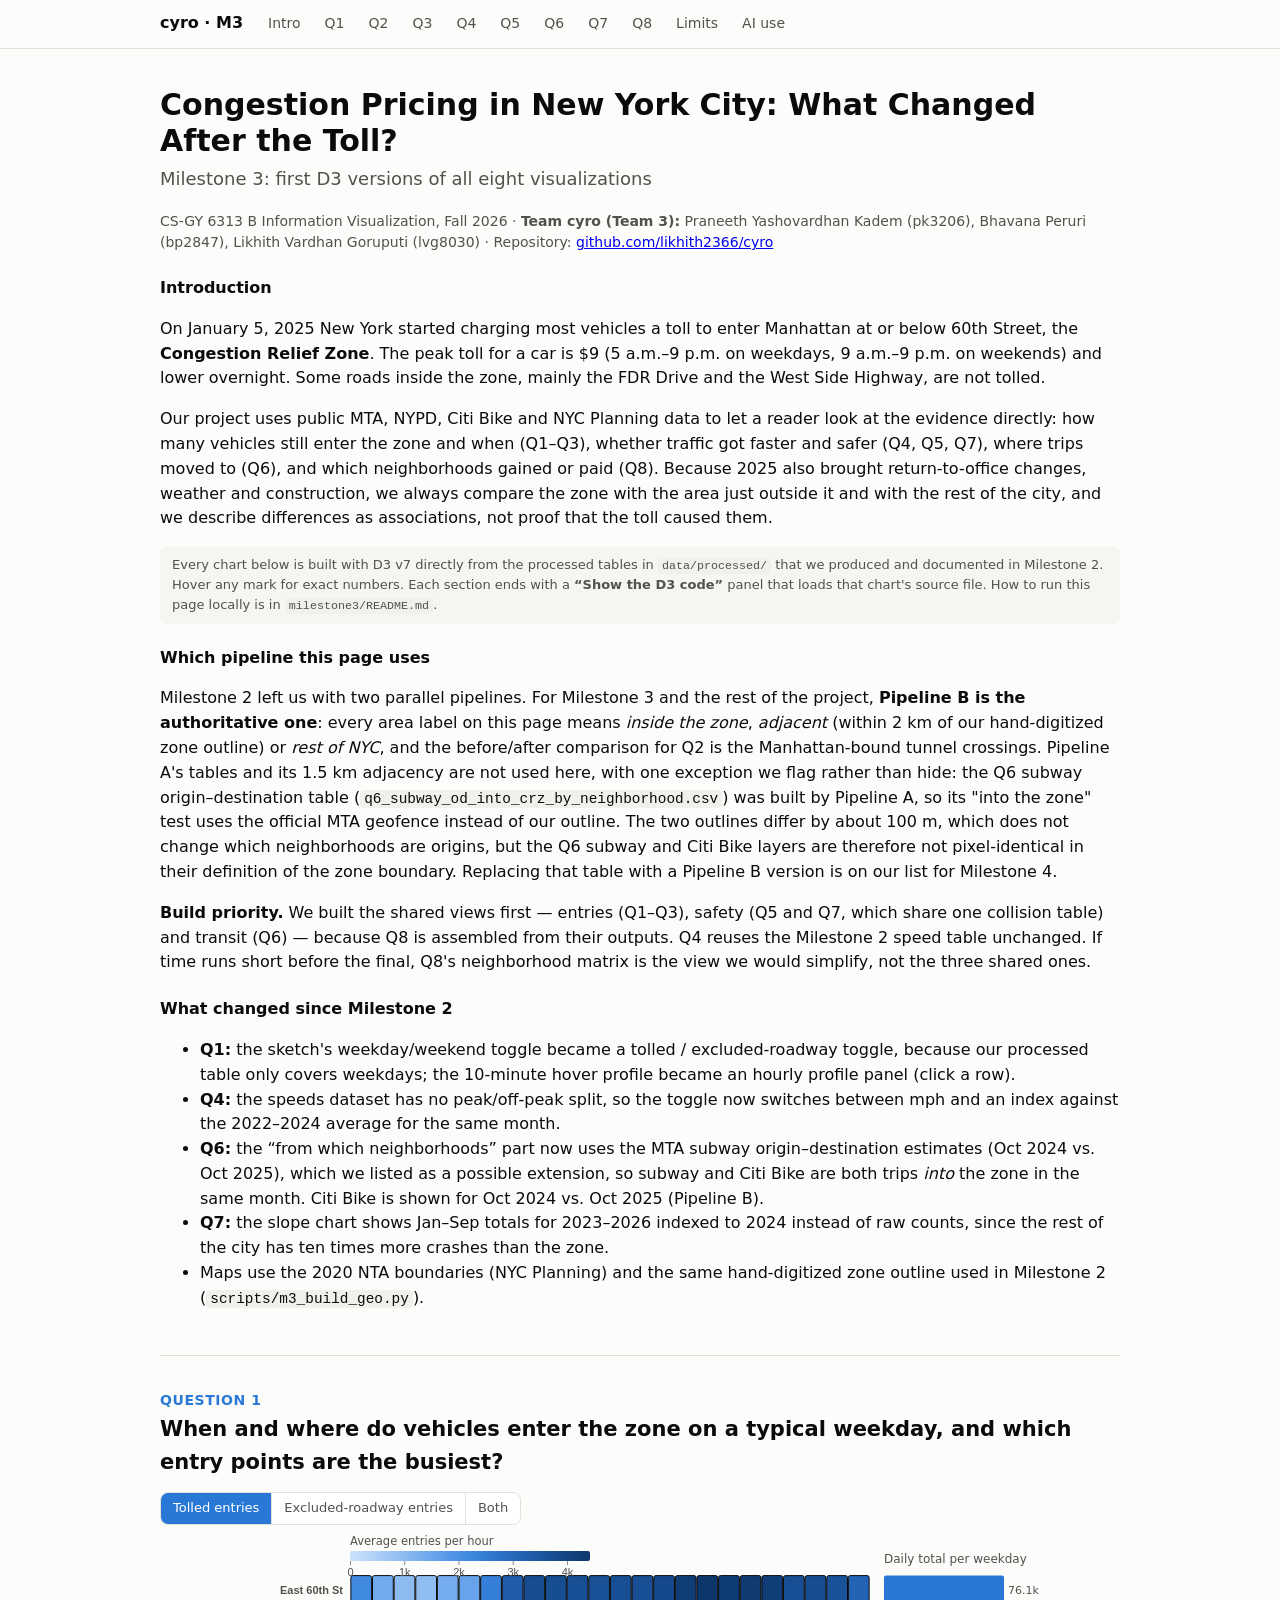
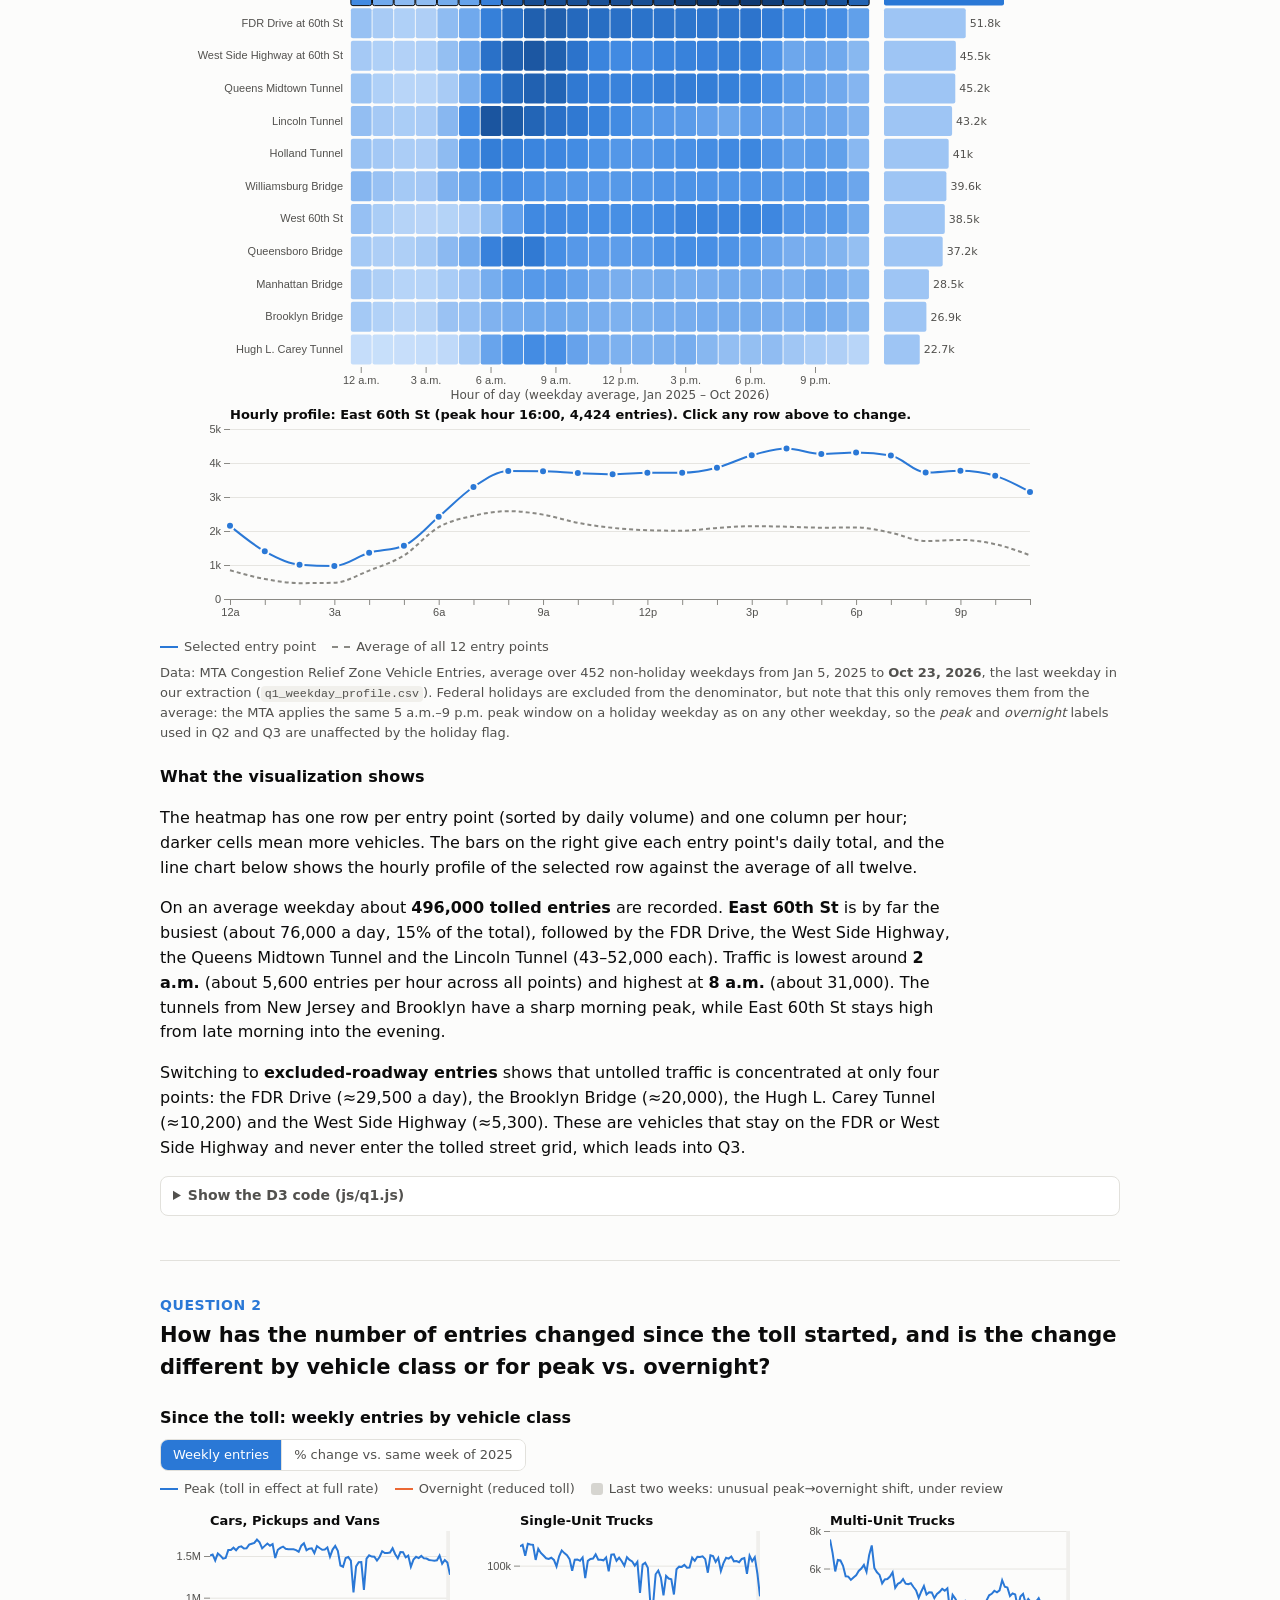
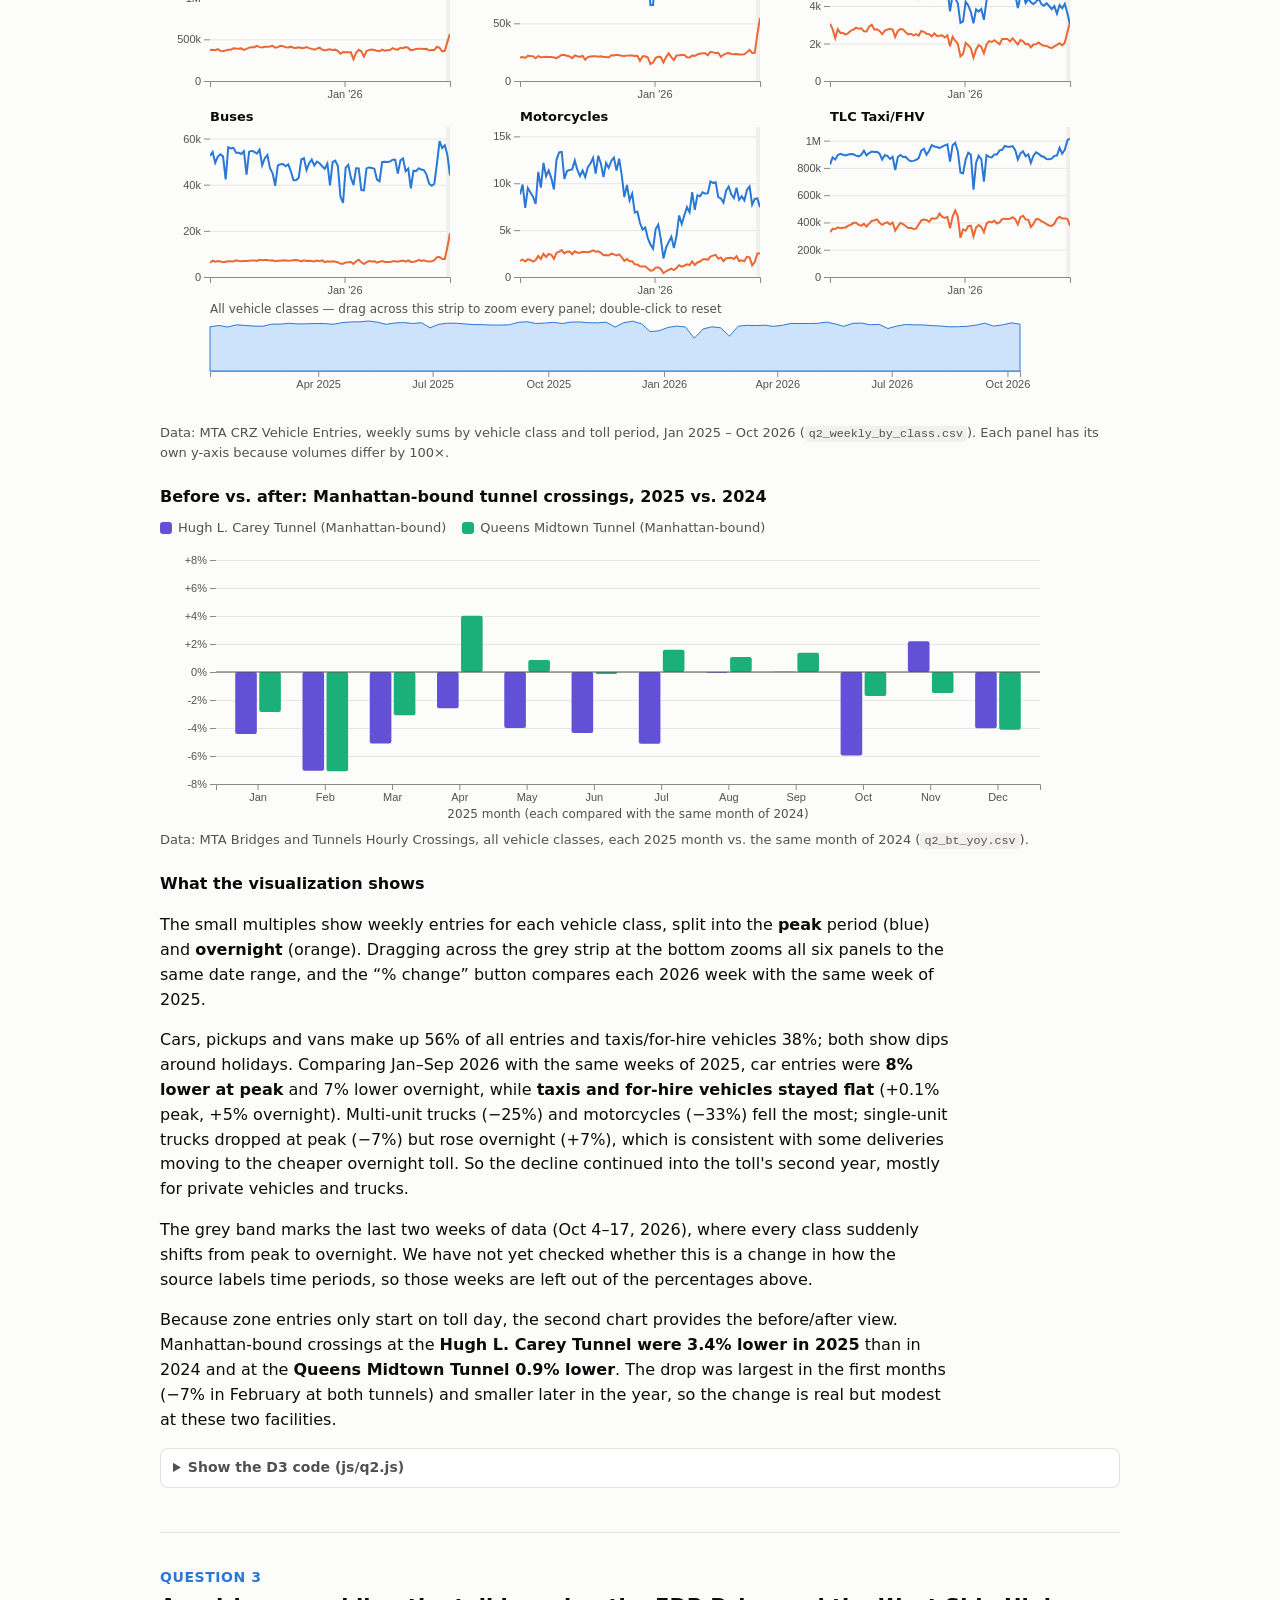
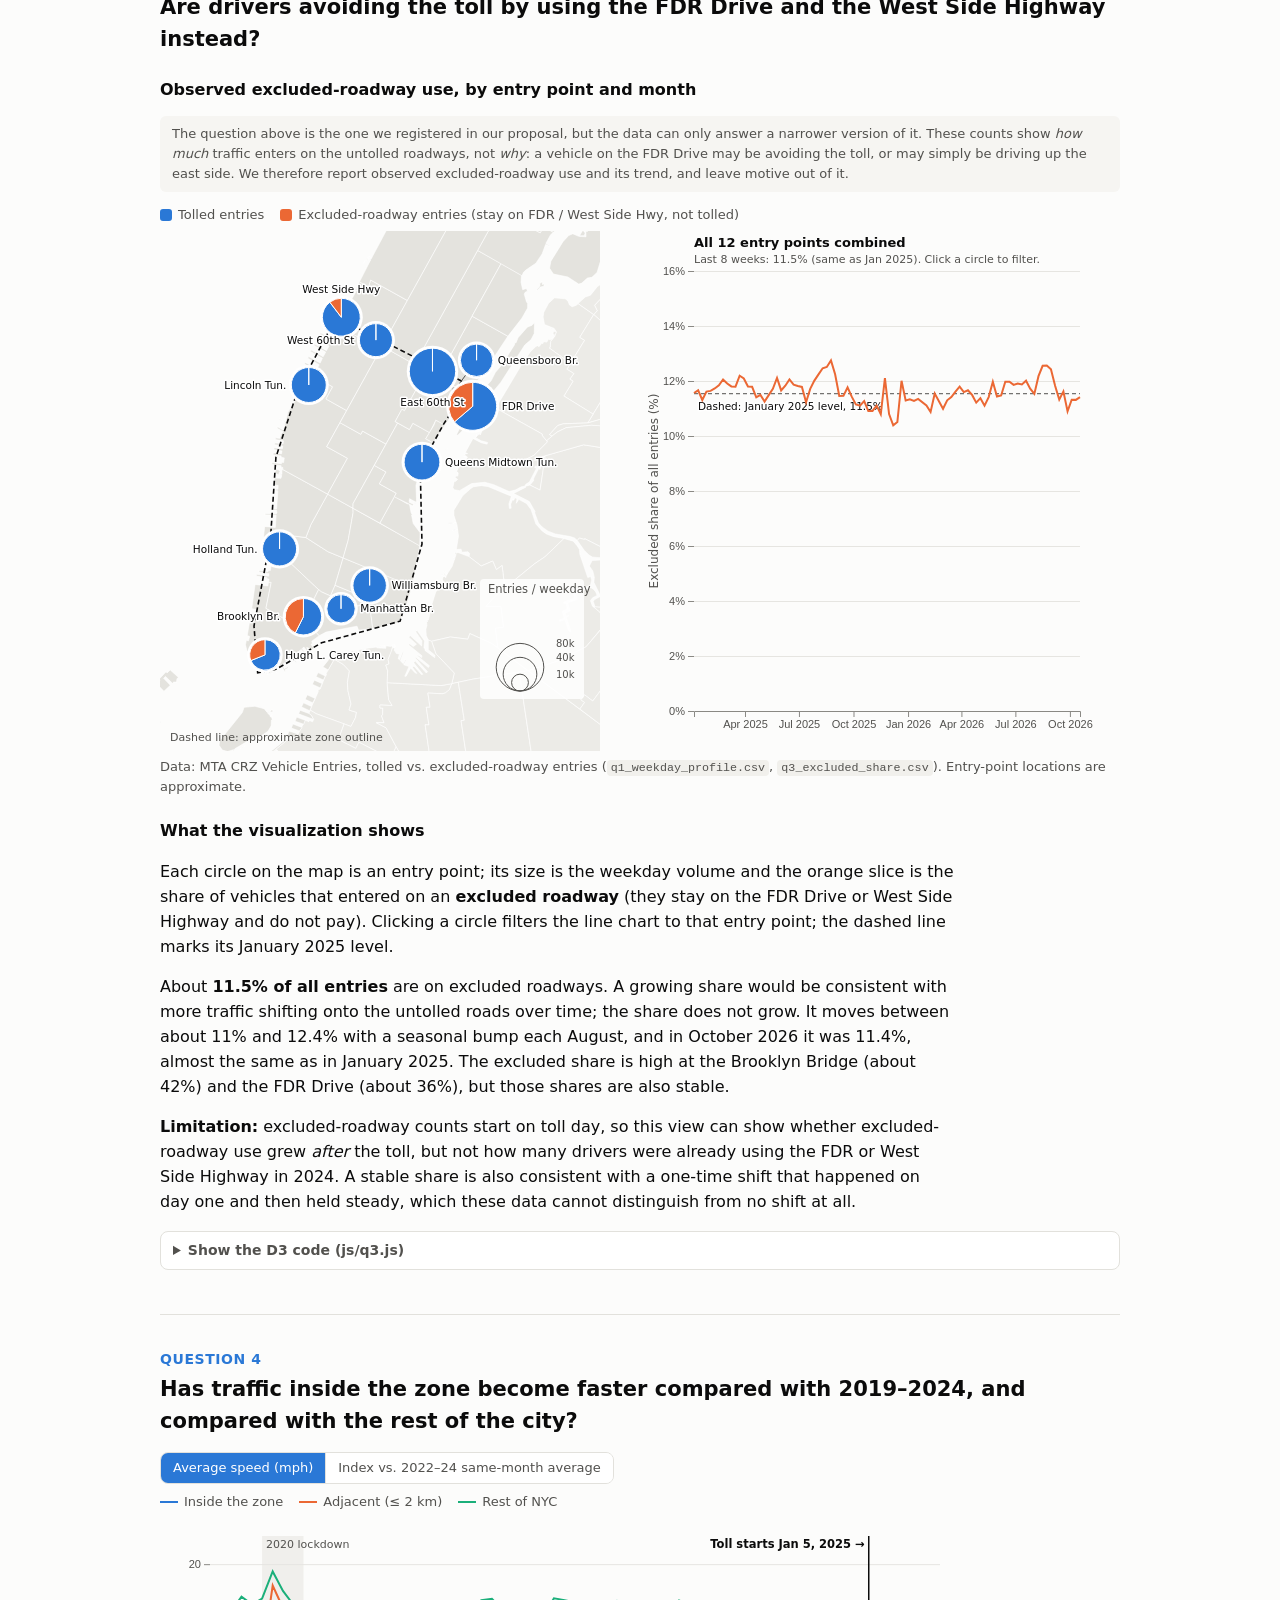
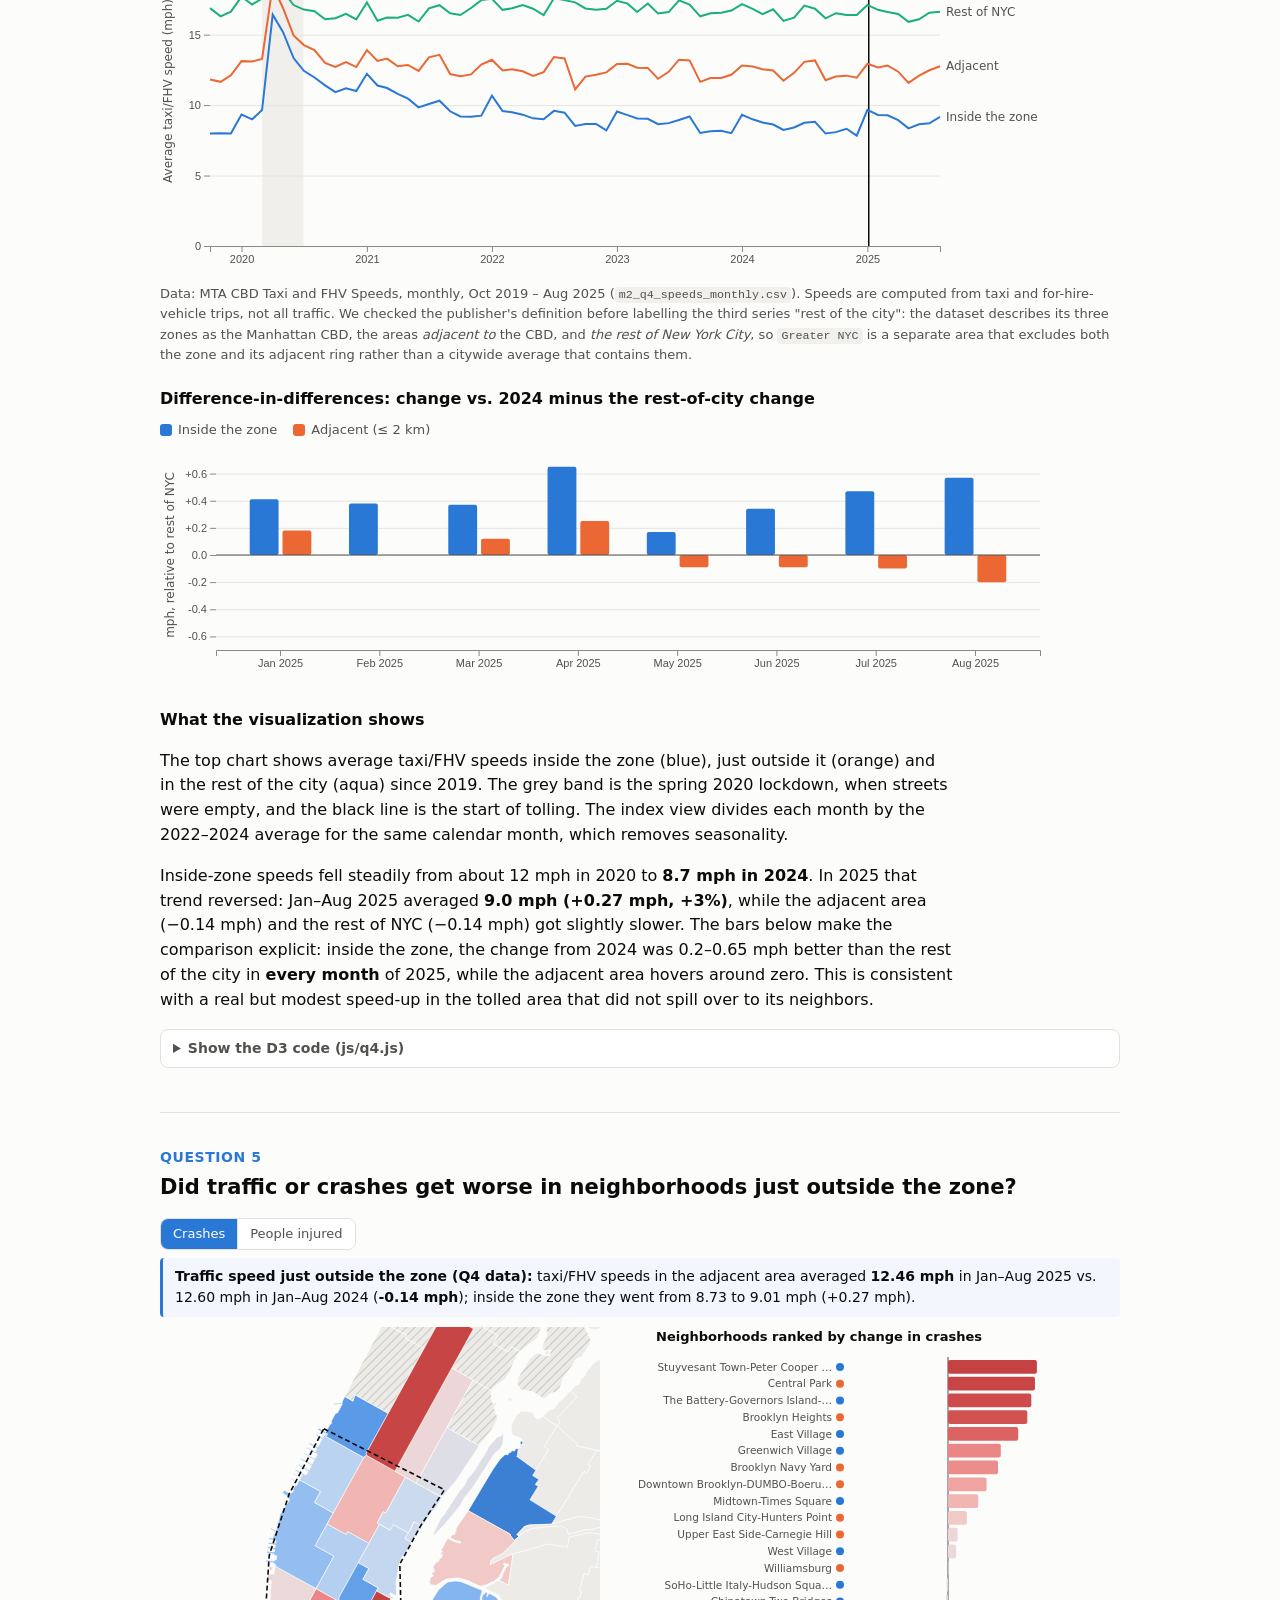
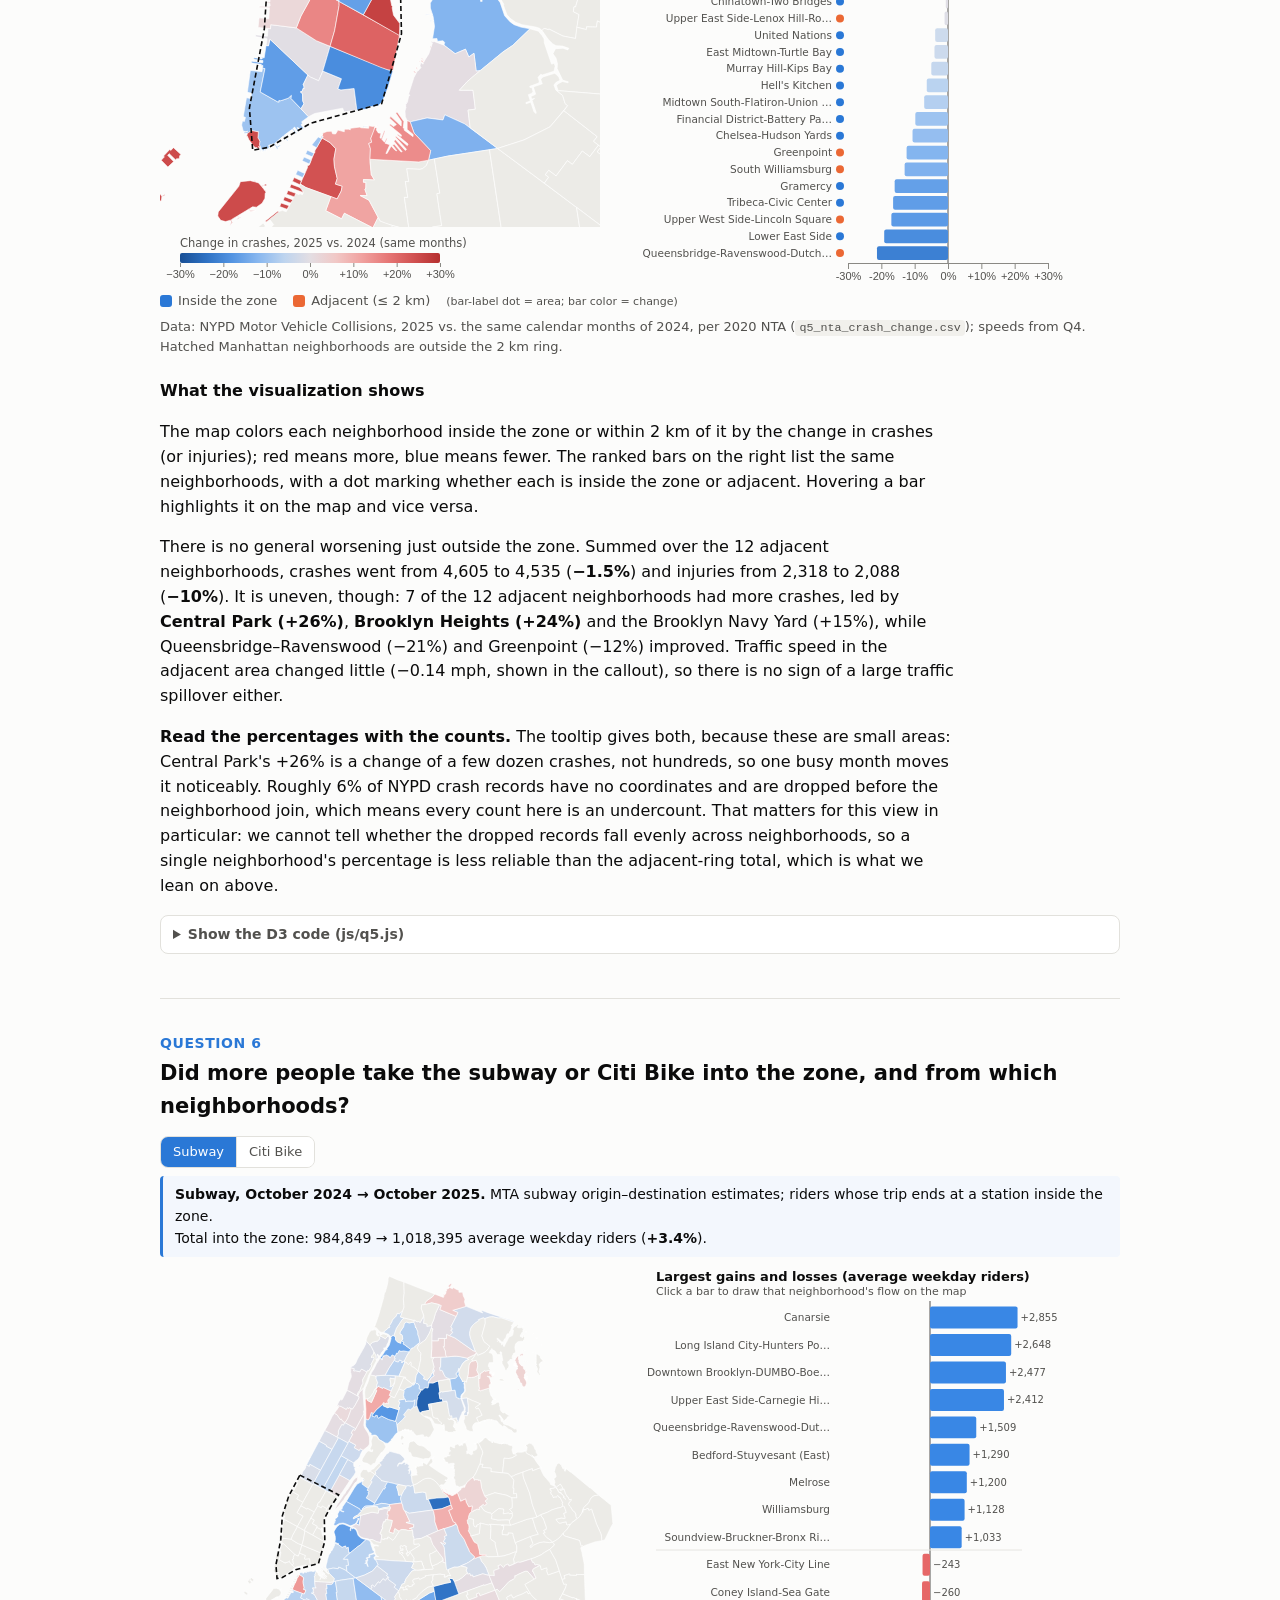
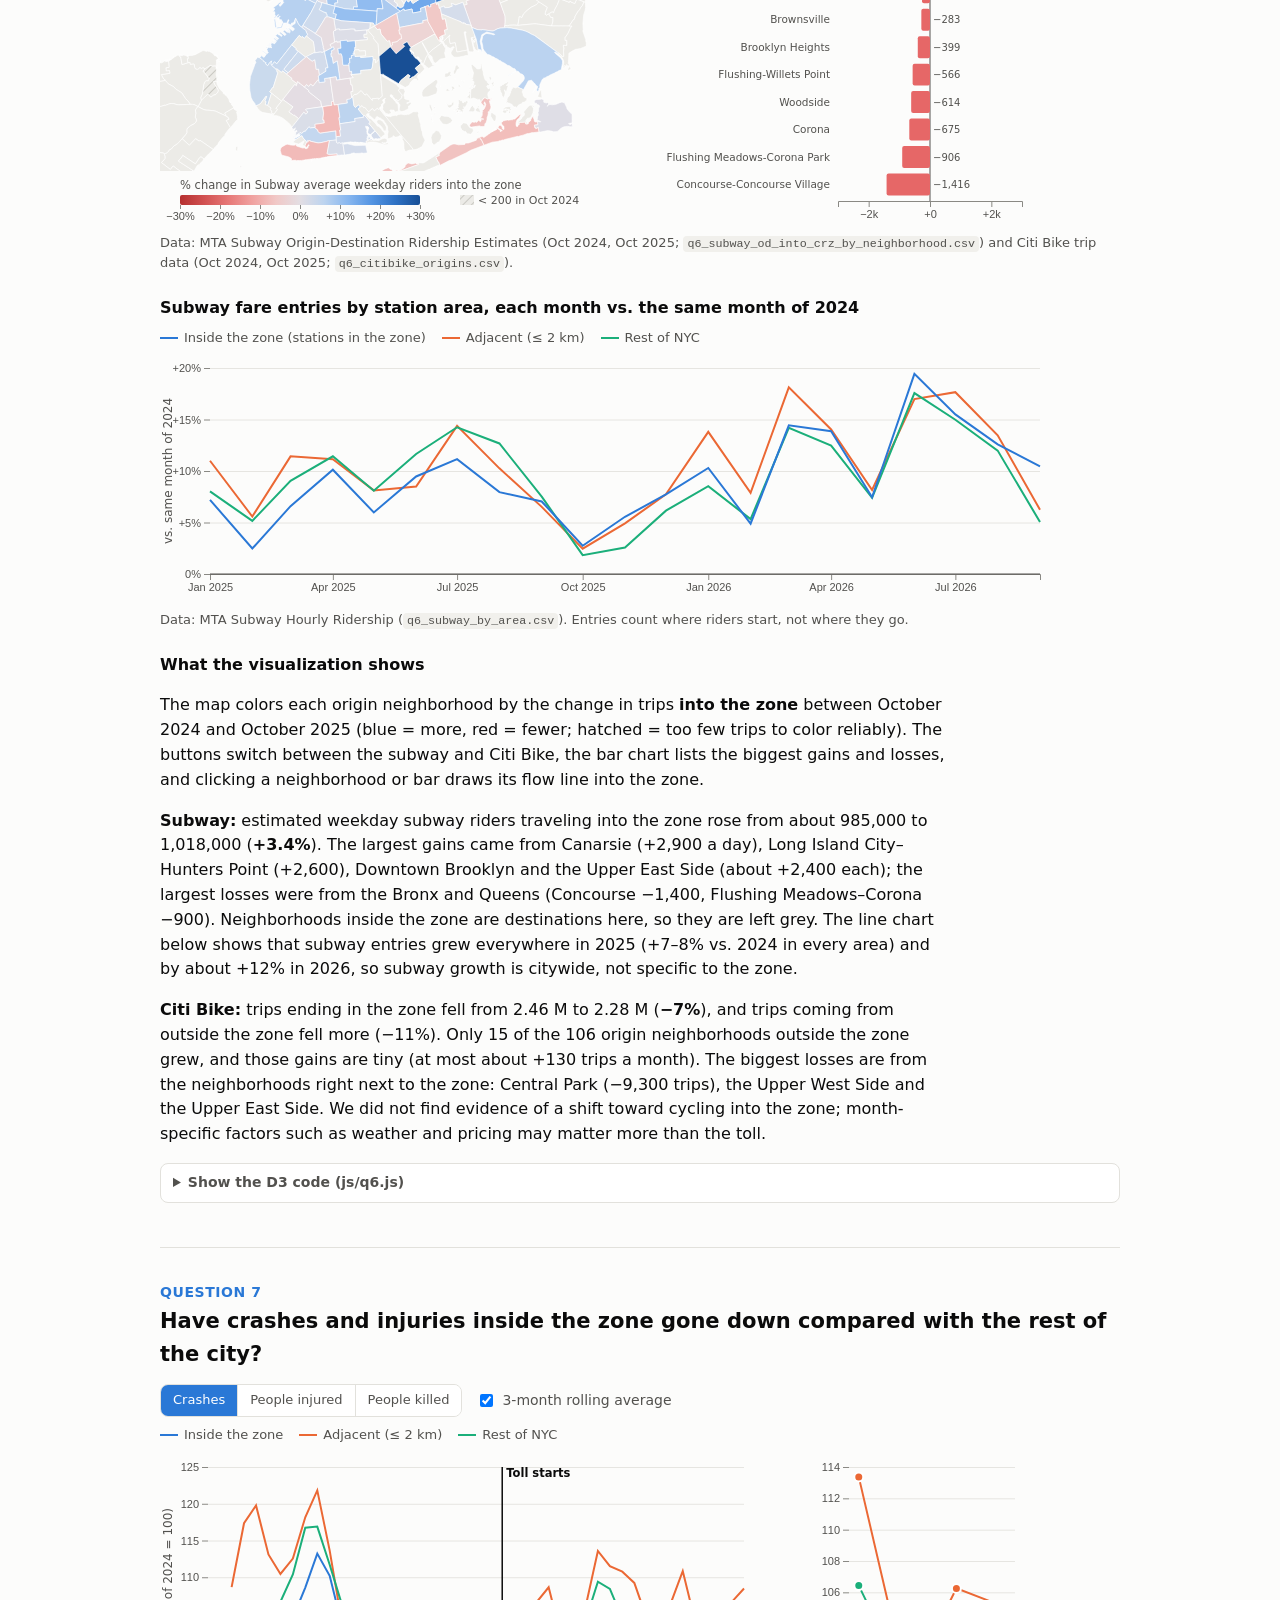
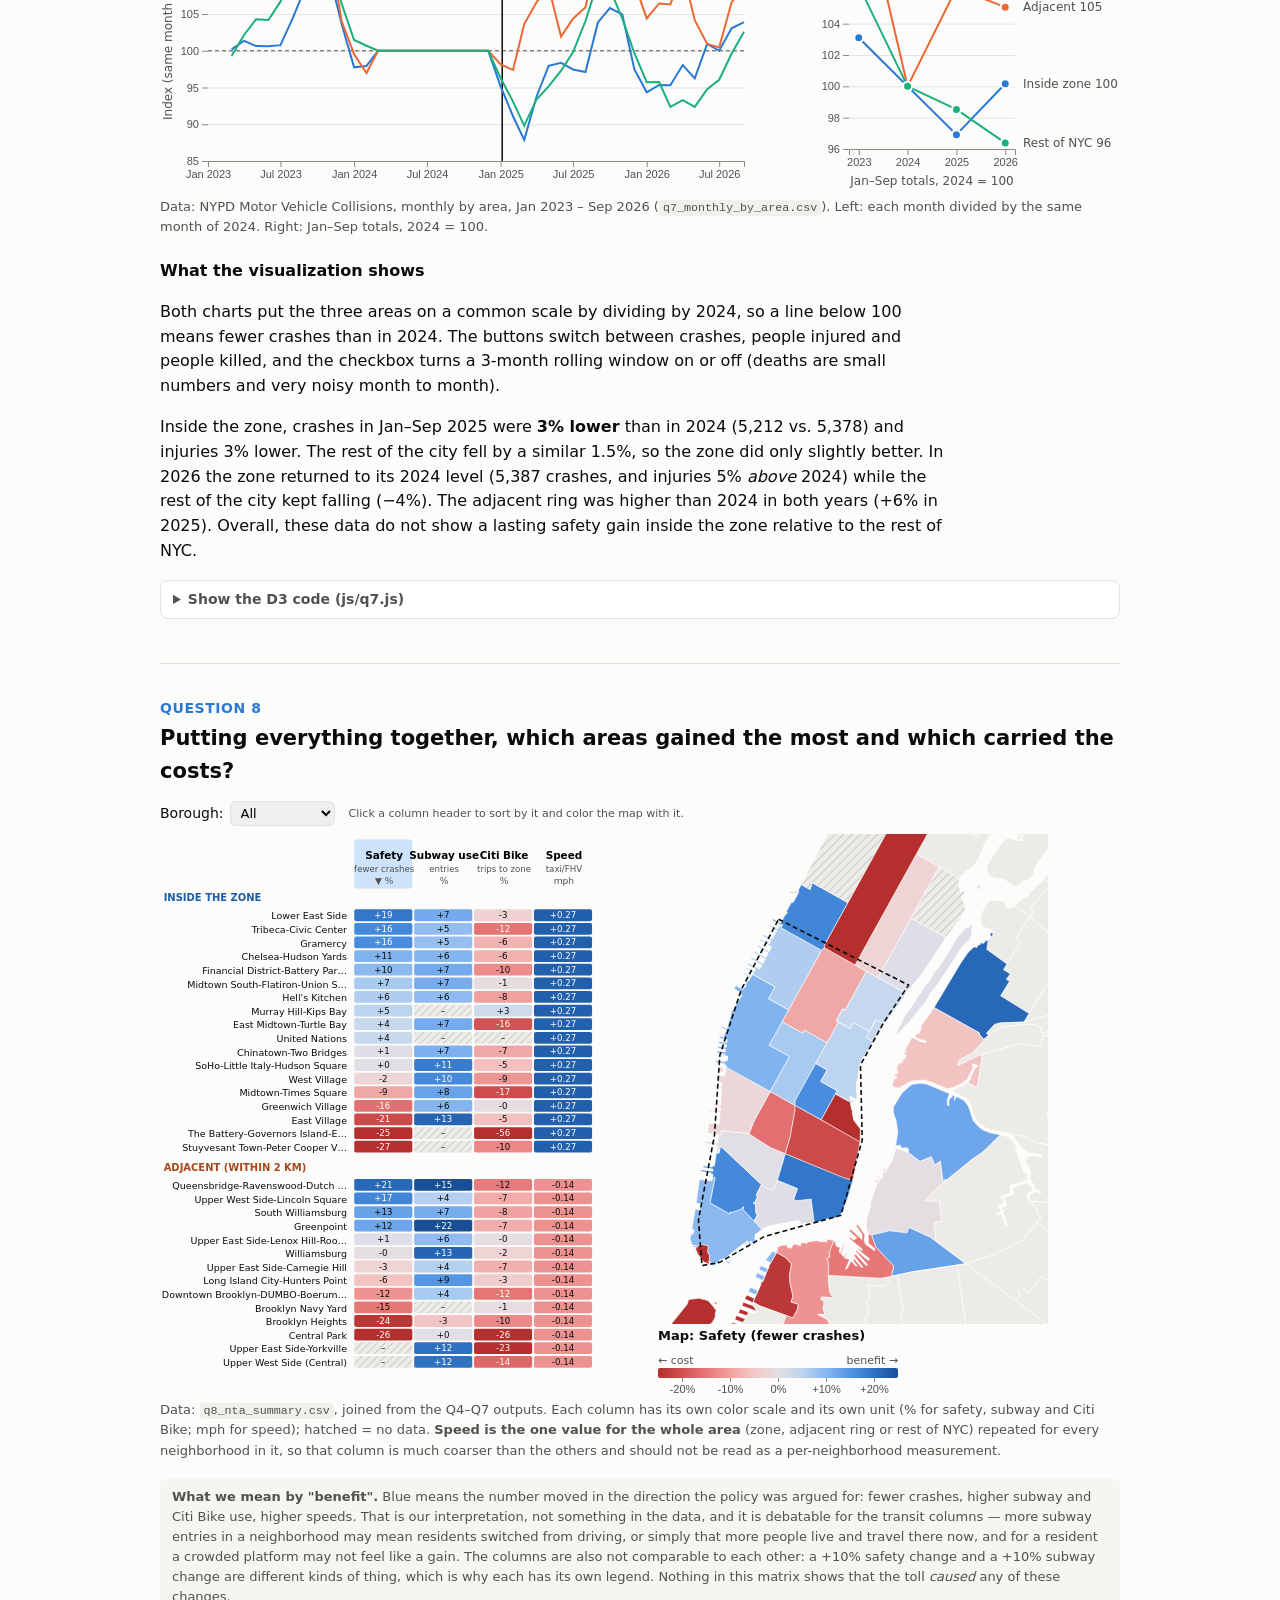
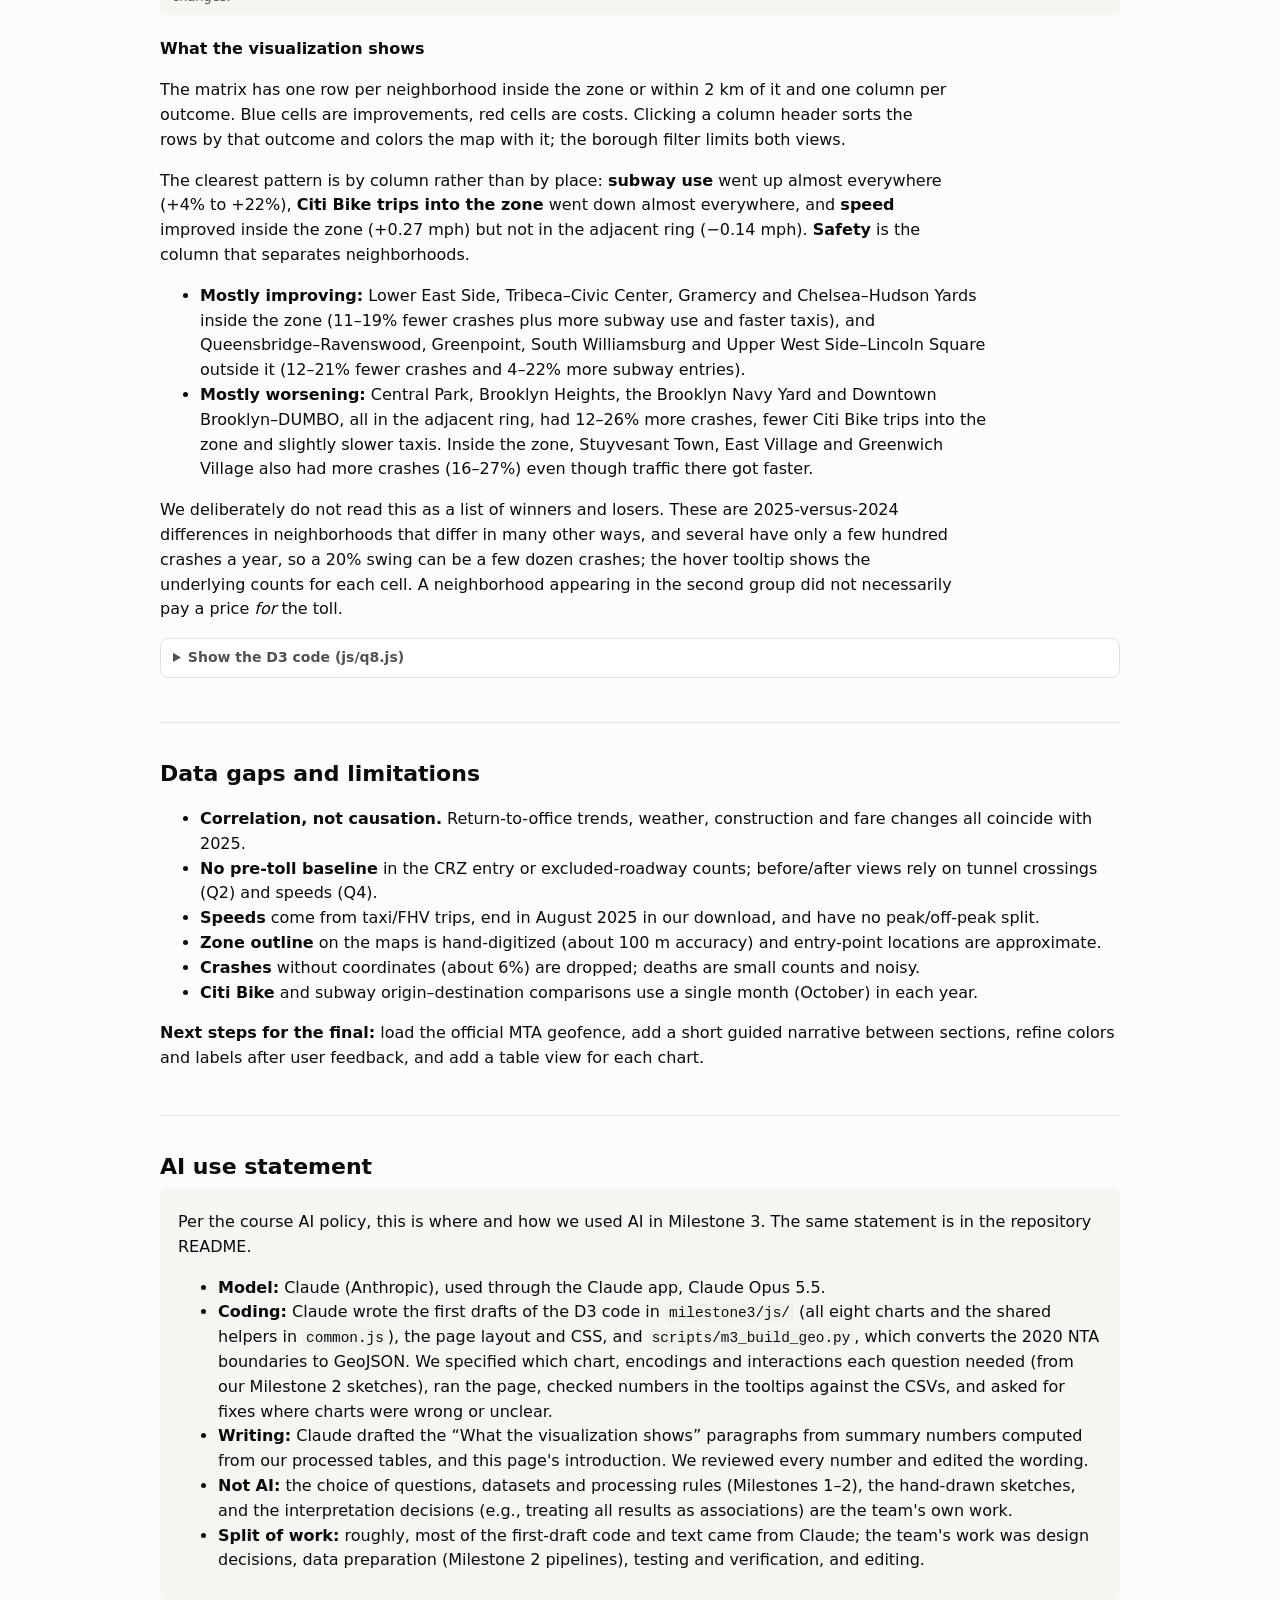
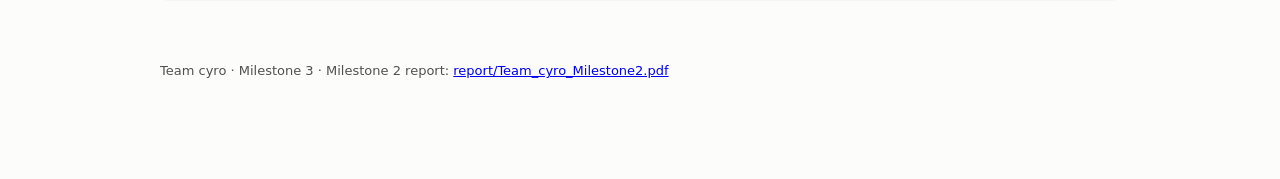
==== commit 38f4dae7: "Address M2 feedback: declare Pipeline B authoritative, reframe Q3 and Q8, add cutoff/holiday/zone-de" ====
--- a/milestone3/index.html
+++ b/milestone3/index.html
@@ -40,6 +40,18 @@
   <code>data/processed/</code> that we produced and documented in Milestone 2. Hover any mark for exact numbers. Each section
   ends with a <b>“Show the D3 code”</b> panel that loads that chart's source file. How to run this page locally is in
   <code>milestone3/README.md</code>.</p>
+  <h3>Which pipeline this page uses</h3>
+  <p>Milestone 2 left us with two parallel pipelines. For Milestone 3 and the rest of the project, <b>Pipeline B is the
+  authoritative one</b>: every area label on this page means <i>inside the zone</i>, <i>adjacent</i> (within 2 km of our
+  hand-digitized zone outline) or <i>rest of NYC</i>, and the before/after comparison for Q2 is the Manhattan-bound tunnel
+  crossings. Pipeline A's tables and its 1.5 km adjacency are not used here, with one exception we flag rather than hide:
+  the Q6 subway origin–destination table (<code>q6_subway_od_into_crz_by_neighborhood.csv</code>) was built by Pipeline A, so
+  its "into the zone" test uses the official MTA geofence instead of our outline. The two outlines differ by about 100 m, which
+  does not change which neighborhoods are origins, but the Q6 subway and Citi Bike layers are therefore not pixel-identical in
+  their definition of the zone boundary. Replacing that table with a Pipeline B version is on our list for Milestone 4.</p>
+  <p><b>Build priority.</b> We built the shared views first — entries (Q1–Q3), safety (Q5 and Q7, which share one collision
+  table) and transit (Q6) — because Q8 is assembled from their outputs. Q4 reuses the Milestone 2 speed table unchanged. If
+  time runs short before the final, Q8's neighborhood matrix is the view we would simplify, not the three shared ones.</p>
   <h3>What changed since Milestone 2</h3>
   <ul>
     <li><b>Q1:</b> the sketch's weekday/weekend toggle became a tolled / excluded-roadway toggle, because our processed table
@@ -61,8 +73,11 @@
   <div class="qnum">Question 1</div>
   <div class="question">When and where do vehicles enter the zone on a typical weekday, and which entry points are the busiest?</div>
   <div class="viz" id="q1-viz"></div>
-  <p class="viz-caption">Data: MTA Congestion Relief Zone Vehicle Entries, average over 452 non-holiday weekdays, Jan 5, 2025 – Oct 2026
-    (<code>q1_weekday_profile.csv</code>).</p>
+  <p class="viz-caption">Data: MTA Congestion Relief Zone Vehicle Entries, average over 452 non-holiday weekdays from Jan 5, 2025 to
+    <b>Oct 23, 2026</b>, the last weekday in our extraction (<code>q1_weekday_profile.csv</code>). Federal holidays are excluded from
+    the denominator, but note that this only removes them from the average: the MTA applies the same 5 a.m.–9 p.m. peak window on a
+    holiday weekday as on any other weekday, so the <i>peak</i> and <i>overnight</i> labels used in Q2 and Q3 are unaffected by the
+    holiday flag.</p>
   <div class="desc">
     <h3>What the visualization shows</h3>
     <p>The heatmap has one row per entry point (sorted by daily volume) and one column per hour; darker cells mean more vehicles.
@@ -117,6 +132,11 @@
 <section class="q" id="q3">
   <div class="qnum">Question 3</div>
   <div class="question">Are drivers avoiding the toll by using the FDR Drive and the West Side Highway instead?</div>
+  <h3>Observed excluded-roadway use, by entry point and month</h3>
+  <p class="data-note">The question above is the one we registered in our proposal, but the data can only answer a narrower
+  version of it. These counts show <i>how much</i> traffic enters on the untolled roadways, not <i>why</i>: a vehicle on the FDR
+  Drive may be avoiding the toll, or may simply be driving up the east side. We therefore report observed excluded-roadway use
+  and its trend, and leave motive out of it.</p>
   <div class="viz" id="q3-viz"></div>
   <p class="viz-caption">Data: MTA CRZ Vehicle Entries, tolled vs. excluded-roadway entries (<code>q1_weekday_profile.csv</code>,
     <code>q3_excluded_share.csv</code>). Entry-point locations are approximate.</p>
@@ -125,12 +145,13 @@
     <p>Each circle on the map is an entry point; its size is the weekday volume and the orange slice is the share of vehicles that
     entered on an <b>excluded roadway</b> (they stay on the FDR Drive or West Side Highway and do not pay). Clicking a circle filters
     the line chart to that entry point; the dashed line marks its January 2025 level.</p>
-    <p>About <b>11.5% of all entries</b> are on excluded roadways. If drivers were increasingly detouring around the toll, this share
-    would climb over time. It does not: it moves between about 11% and 12.4% with a seasonal bump each August, and in October 2026 it
-    was 11.4%, almost the same as in January 2025. The excluded share is high at the Brooklyn Bridge (about 42%) and the FDR Drive
-    (about 36%), but those shares are also stable.</p>
-    <p><b>Limitation:</b> excluded-roadway counts start on toll day, so this view can show whether avoidance grew <i>after</i> the toll,
-    but not how many drivers switched to the FDR or West Side Highway on day one compared with 2024.</p>
+    <p>About <b>11.5% of all entries</b> are on excluded roadways. A growing share would be consistent with more traffic shifting onto
+    the untolled roads over time; the share does not grow. It moves between about 11% and 12.4% with a seasonal bump each August, and in
+    October 2026 it was 11.4%, almost the same as in January 2025. The excluded share is high at the Brooklyn Bridge (about 42%) and the
+    FDR Drive (about 36%), but those shares are also stable.</p>
+    <p><b>Limitation:</b> excluded-roadway counts start on toll day, so this view can show whether excluded-roadway use grew <i>after</i>
+    the toll, but not how many drivers were already using the FDR or West Side Highway in 2024. A stable share is also consistent with a
+    one-time shift that happened on day one and then held steady, which these data cannot distinguish from no shift at all.</p>
   </div>
   <details class="code" data-src="js/q3.js"><summary>Show the D3 code (js/q3.js)</summary><pre><code></code></pre></details>
 </section>
@@ -141,7 +162,10 @@
   <div class="question">Has traffic inside the zone become faster compared with 2019–2024, and compared with the rest of the city?</div>
   <div class="viz" id="q4-viz"></div>
   <p class="viz-caption">Data: MTA CBD Taxi and FHV Speeds, monthly, Oct 2019 – Aug 2025 (<code>m2_q4_speeds_monthly.csv</code>).
-    Speeds are computed from taxi and for-hire-vehicle trips, not all traffic.</p>
+    Speeds are computed from taxi and for-hire-vehicle trips, not all traffic. We checked the publisher's definition before labelling
+    the third series "rest of the city": the dataset describes its three zones as the Manhattan CBD, the areas <i>adjacent to</i> the
+    CBD, and <i>the rest of New York City</i>, so <code>Greater NYC</code> is a separate area that excludes both the zone and its
+    adjacent ring rather than a citywide average that contains them.</p>
   <h3>Difference-in-differences: change vs. 2024 minus the rest-of-city change</h3>
   <div class="viz" id="q4-viz-did"></div>
   <div class="desc">
@@ -175,6 +199,11 @@
     had more crashes, led by <b>Central Park (+26%)</b>, <b>Brooklyn Heights (+24%)</b> and the Brooklyn Navy Yard (+15%), while
     Queensbridge–Ravenswood (−21%) and Greenpoint (−12%) improved. Traffic speed in the adjacent area changed little (−0.14 mph,
     shown in the callout), so there is no sign of a large traffic spillover either.</p>
+    <p><b>Read the percentages with the counts.</b> The tooltip gives both, because these are small areas: Central Park's +26% is a
+    change of a few dozen crashes, not hundreds, so one busy month moves it noticeably. Roughly 6% of NYPD crash records have no
+    coordinates and are dropped before the neighborhood join, which means every count here is an undercount. That matters for this
+    view in particular: we cannot tell whether the dropped records fall evenly across neighborhoods, so a single neighborhood's
+    percentage is less reliable than the adjacent-ring total, which is what we lean on above.</p>
   </div>
   <details class="code" data-src="js/q5.js"><summary>Show the D3 code (js/q5.js)</summary><pre><code></code></pre></details>
 </section>
@@ -232,8 +261,16 @@
   <div class="qnum">Question 8</div>
   <div class="question">Putting everything together, which areas gained the most and which carried the costs?</div>
   <div class="viz" id="q8-viz"></div>
-  <p class="viz-caption">Data: <code>q8_nta_summary.csv</code>, joined from the Q4–Q7 outputs. Every column is signed so that positive = benefit
-    (for safety, a 10% drop in crashes is +10). Each column has its own color scale; hatched = no data.</p>
+  <p class="viz-caption">Data: <code>q8_nta_summary.csv</code>, joined from the Q4–Q7 outputs. Each column has its own color scale and
+    its own unit (% for safety, subway and Citi Bike; mph for speed); hatched = no data. <b>Speed is the one value for the whole area</b>
+    (zone, adjacent ring or rest of NYC) repeated for every neighborhood in it, so that column is much coarser than the others and should
+    not be read as a per-neighborhood measurement.</p>
+  <p class="data-note"><b>What we mean by "benefit".</b> Blue means the number moved in the direction the policy was argued for: fewer
+    crashes, higher subway and Citi Bike use, higher speeds. That is our interpretation, not something in the data, and it is debatable
+    for the transit columns — more subway entries in a neighborhood may mean residents switched from driving, or simply that more people
+    live and travel there now, and for a resident a crowded platform may not feel like a gain. The columns are also not comparable to each
+    other: a +10% safety change and a +10% subway change are different kinds of thing, which is why each has its own legend. Nothing in
+    this matrix shows that the toll <i>caused</i> any of these changes.</p>
   <div class="desc">
     <h3>What the visualization shows</h3>
     <p>The matrix has one row per neighborhood inside the zone or within 2 km of it and one column per outcome. Blue cells are
@@ -243,15 +280,17 @@
     trips into the zone</b> went down almost everywhere, and <b>speed</b> improved inside the zone (+0.27 mph) but not in the adjacent
     ring (−0.14 mph). <b>Safety</b> is the column that separates neighborhoods.</p>
     <ul>
-      <li><b>Gained the most:</b> Lower East Side, Tribeca–Civic Center, Gramercy and Chelsea–Hudson Yards inside the zone (11–19% fewer
+      <li><b>Mostly improving:</b> Lower East Side, Tribeca–Civic Center, Gramercy and Chelsea–Hudson Yards inside the zone (11–19% fewer
         crashes plus more subway use and faster taxis), and Queensbridge–Ravenswood, Greenpoint, South Williamsburg and Upper West
         Side–Lincoln Square outside it (12–21% fewer crashes and 4–22% more subway entries).</li>
-      <li><b>Carried costs:</b> Central Park, Brooklyn Heights, the Brooklyn Navy Yard and Downtown Brooklyn–DUMBO, all in the adjacent
+      <li><b>Mostly worsening:</b> Central Park, Brooklyn Heights, the Brooklyn Navy Yard and Downtown Brooklyn–DUMBO, all in the adjacent
         ring, had 12–26% more crashes, fewer Citi Bike trips into the zone and slightly slower taxis. Inside the zone, Stuyvesant Town,
         East Village and Greenwich Village also had more crashes (16–27%) even though traffic there got faster.</li>
     </ul>
-    <p>Several of these neighborhoods have only a few hundred crashes a year, so a 20% swing can be a few dozen crashes; the hover
-    tooltip shows the underlying change for each cell.</p>
+    <p>We deliberately do not read this as a list of winners and losers. These are 2025-versus-2024 differences in neighborhoods that
+    differ in many other ways, and several have only a few hundred crashes a year, so a 20% swing can be a few dozen crashes; the hover
+    tooltip shows the underlying counts for each cell. A neighborhood appearing in the second group did not necessarily pay a price
+    <i>for</i> the toll.</p>
   </div>
   <details class="code" data-src="js/q8.js"><summary>Show the D3 code (js/q8.js)</summary><pre><code></code></pre></details>
 </section>
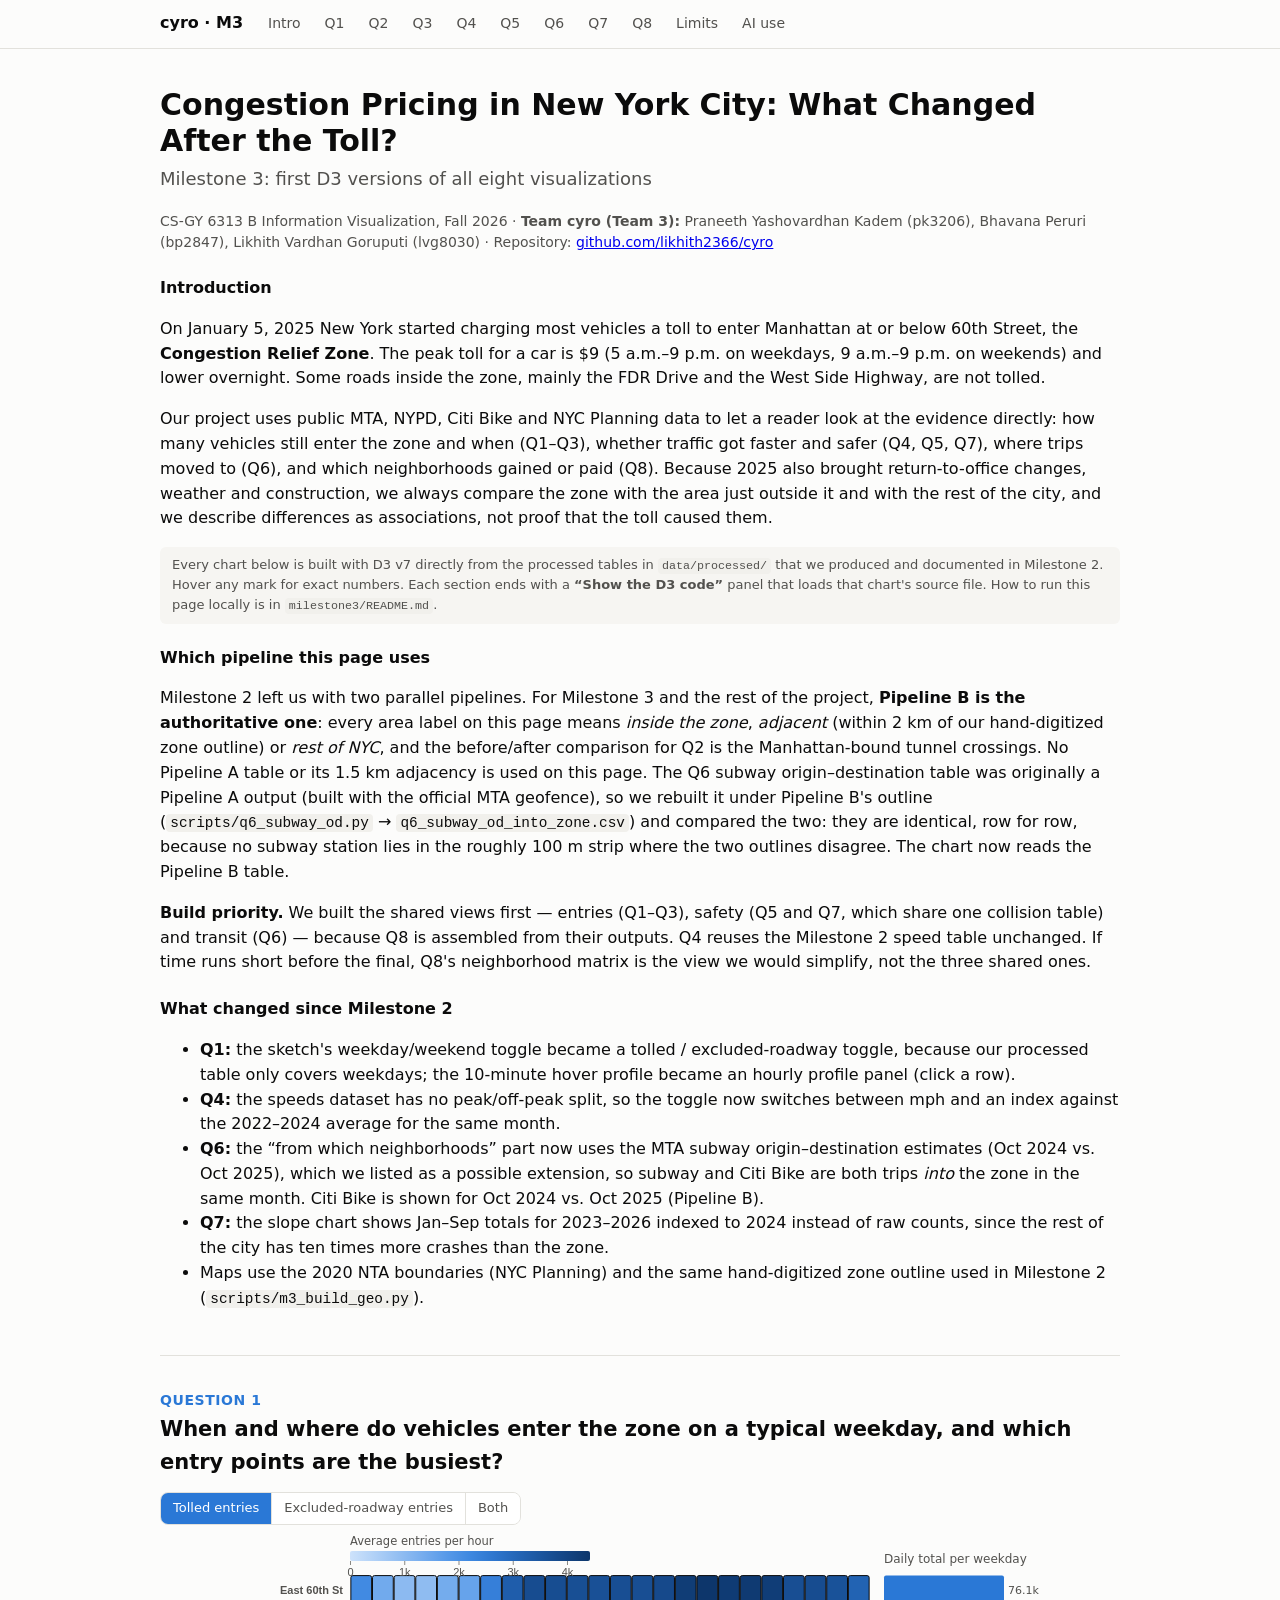
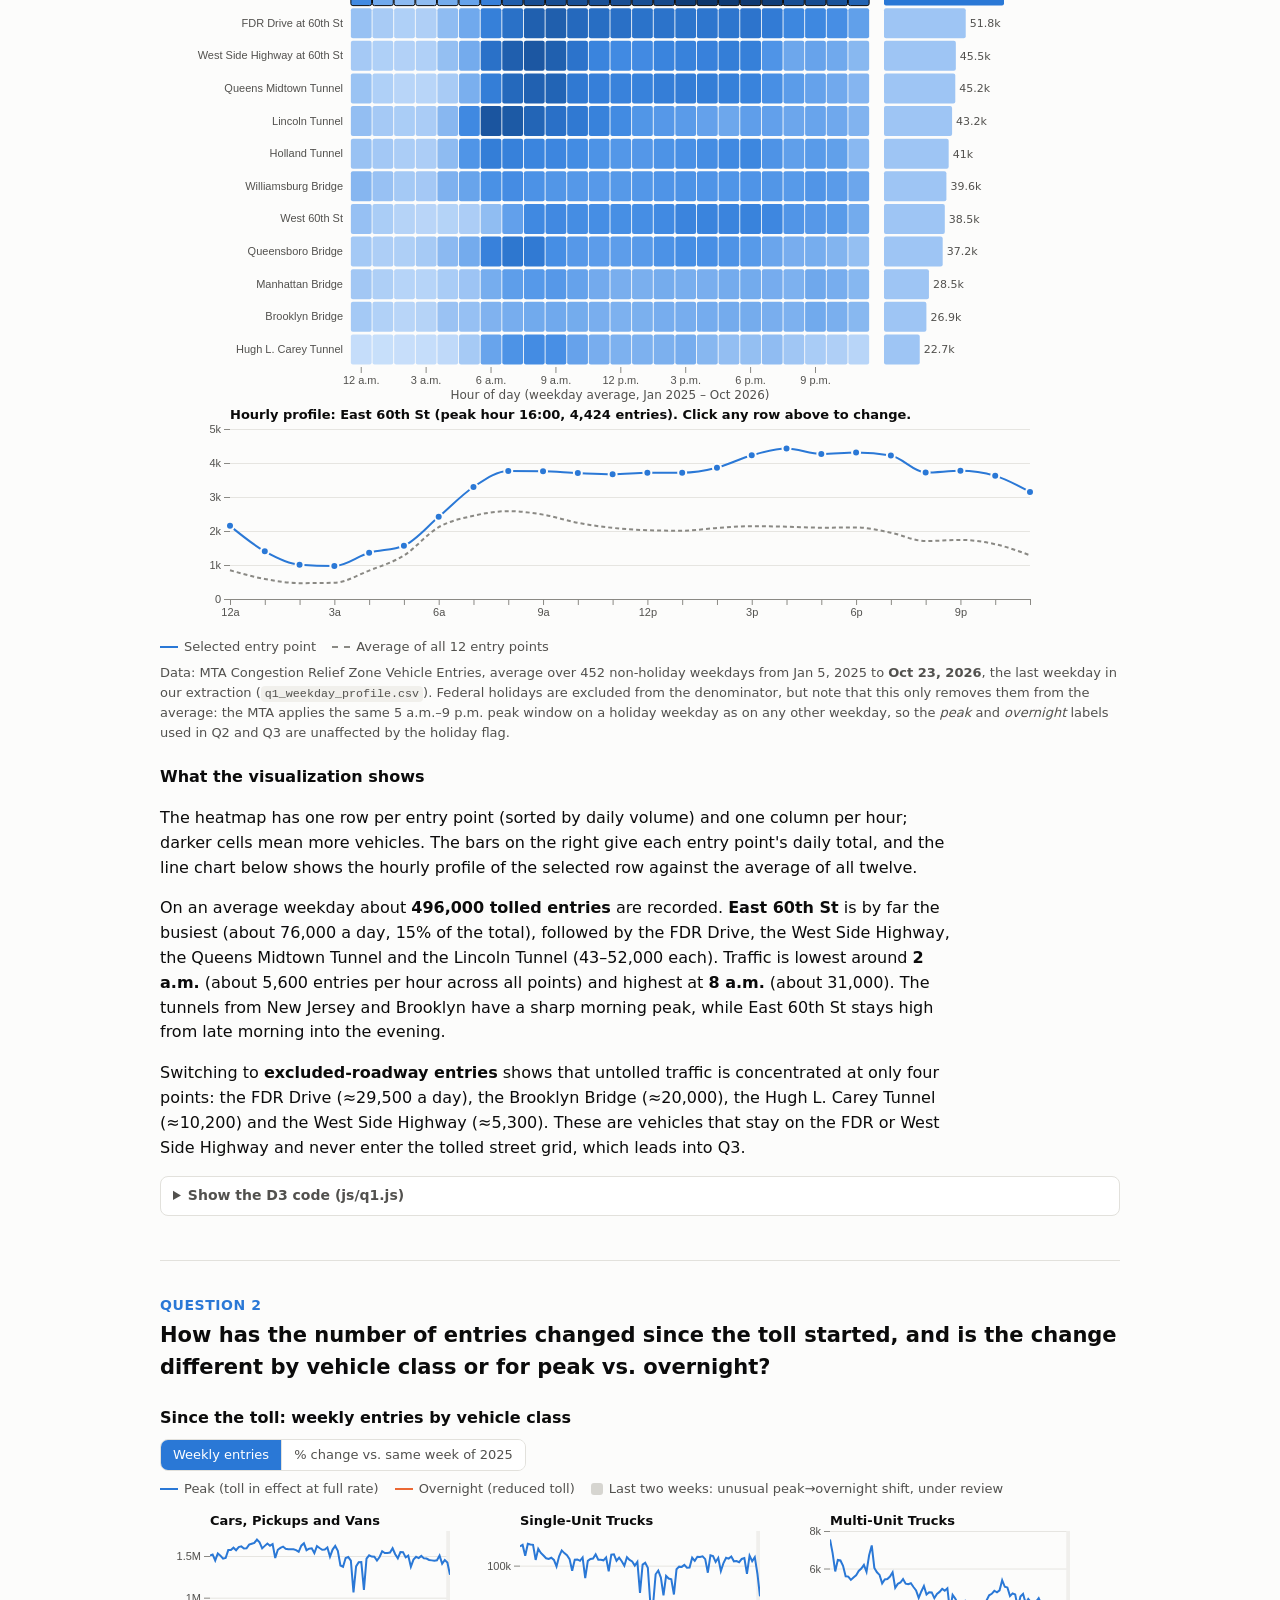
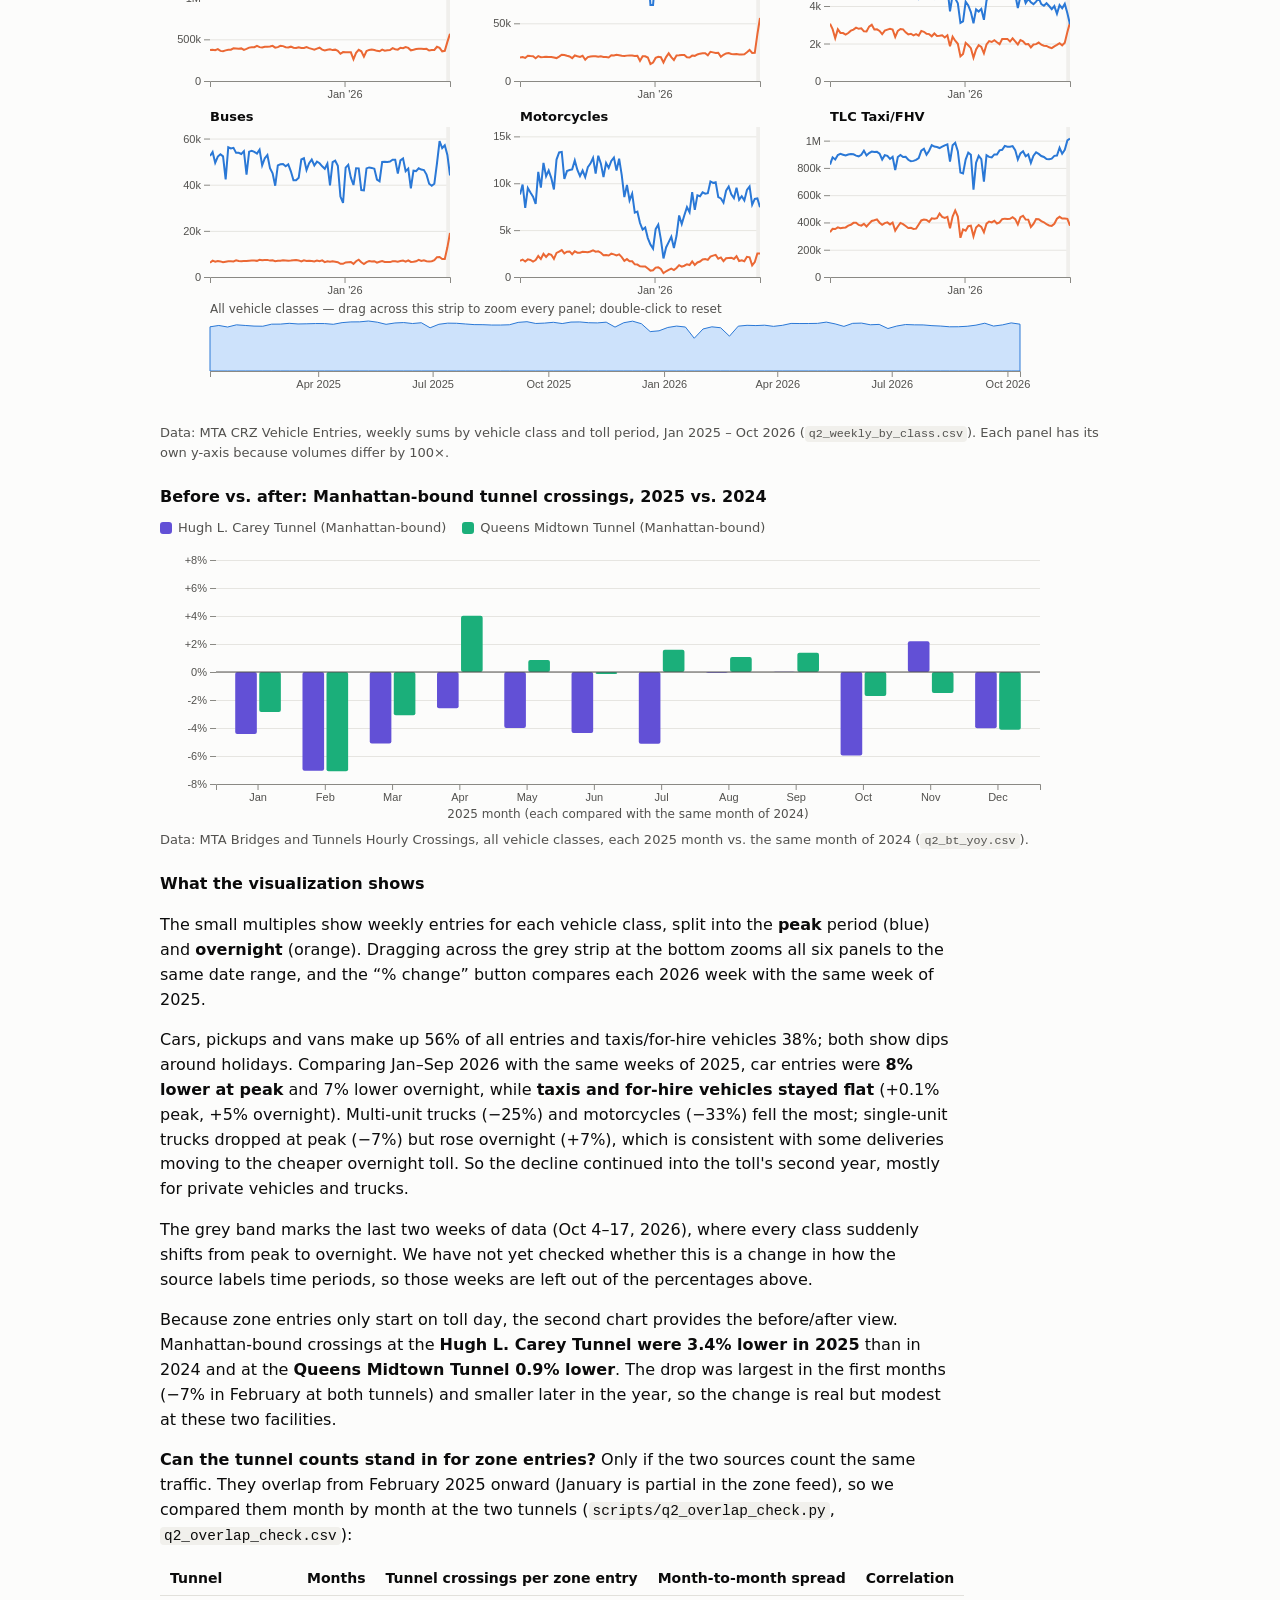
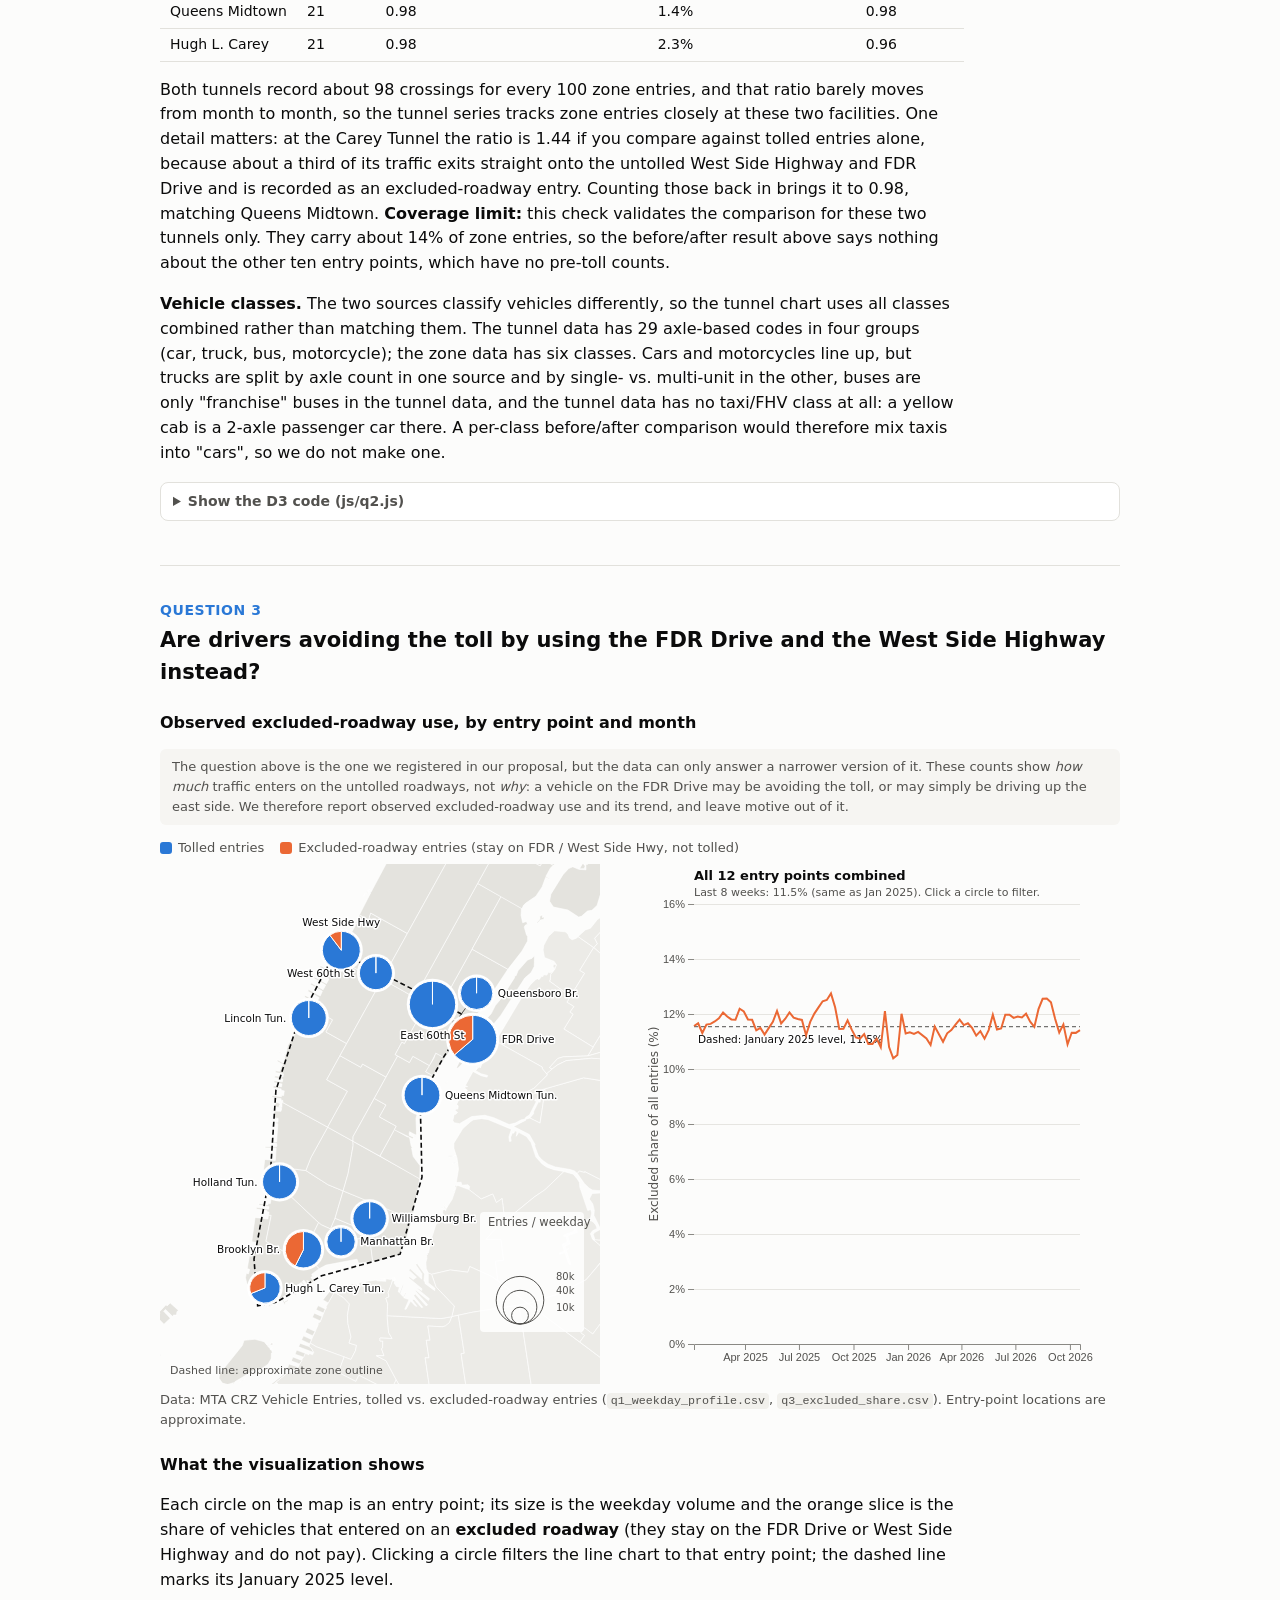
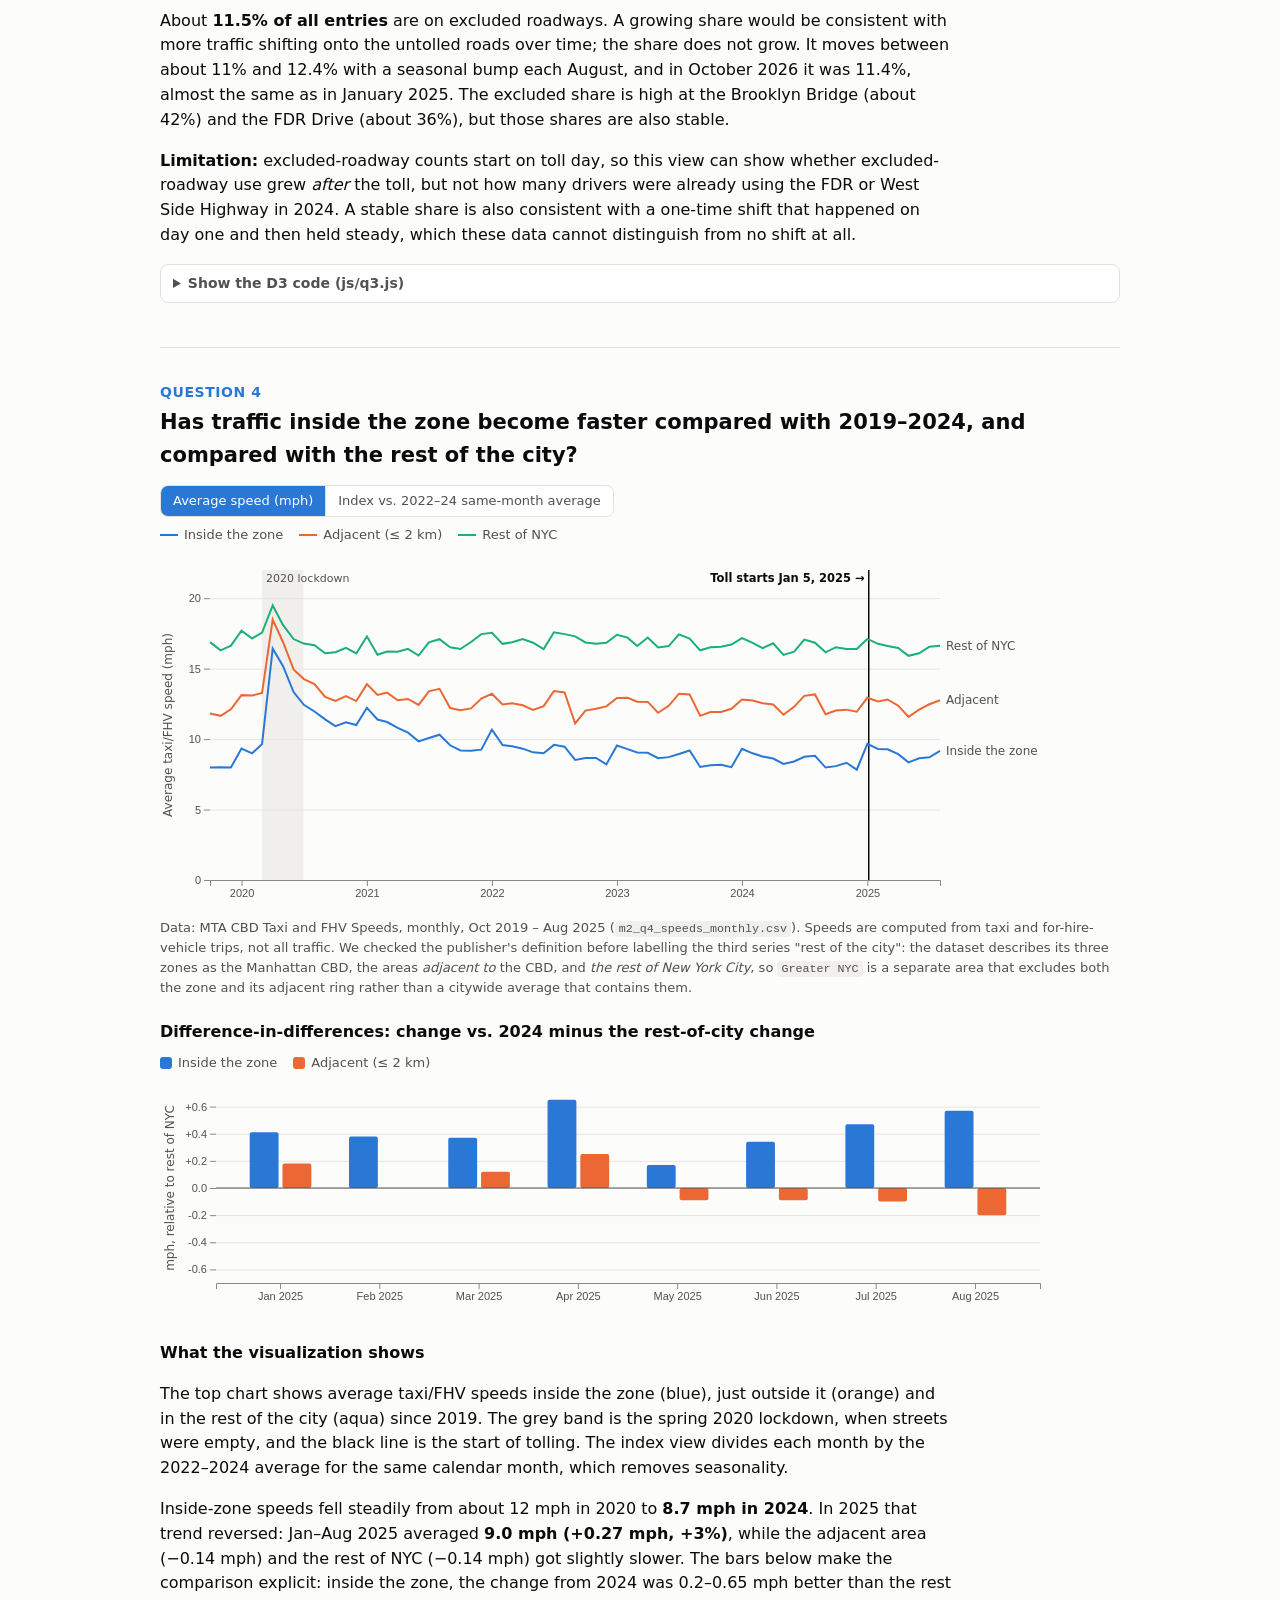
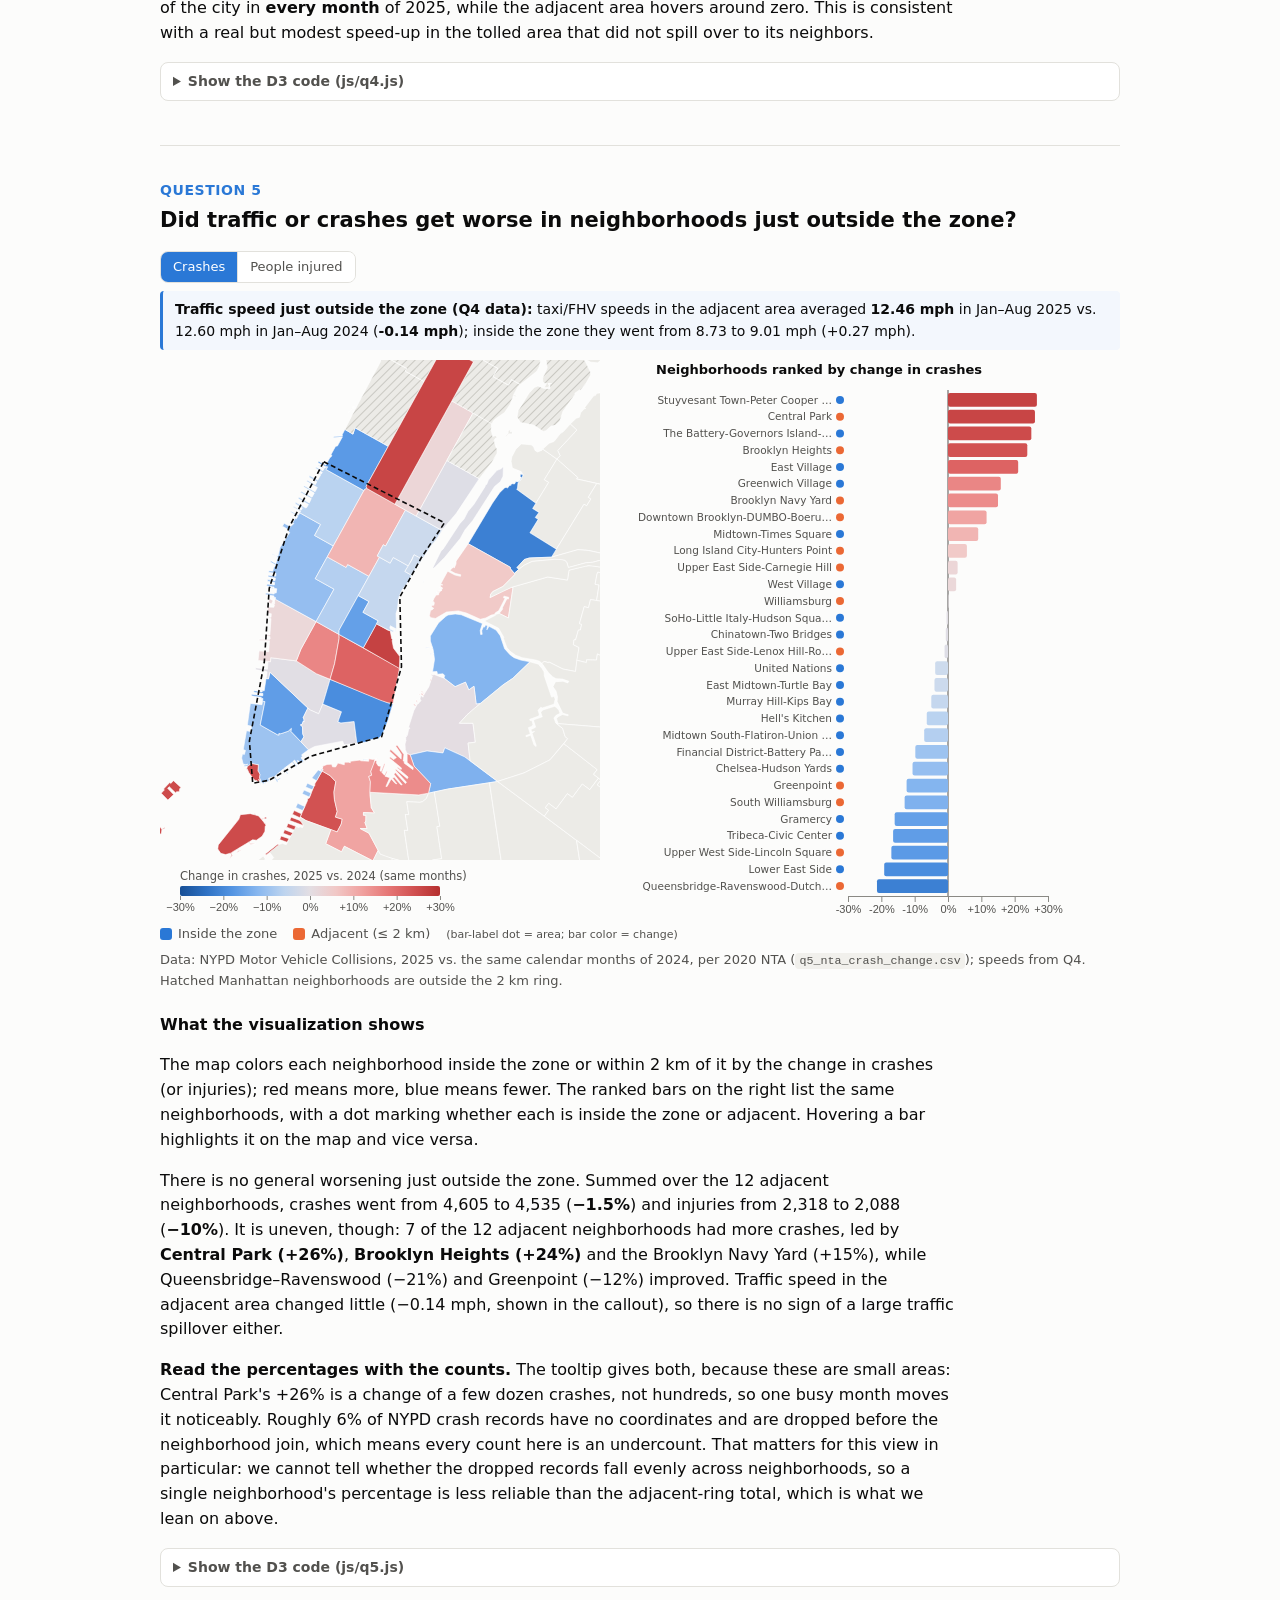
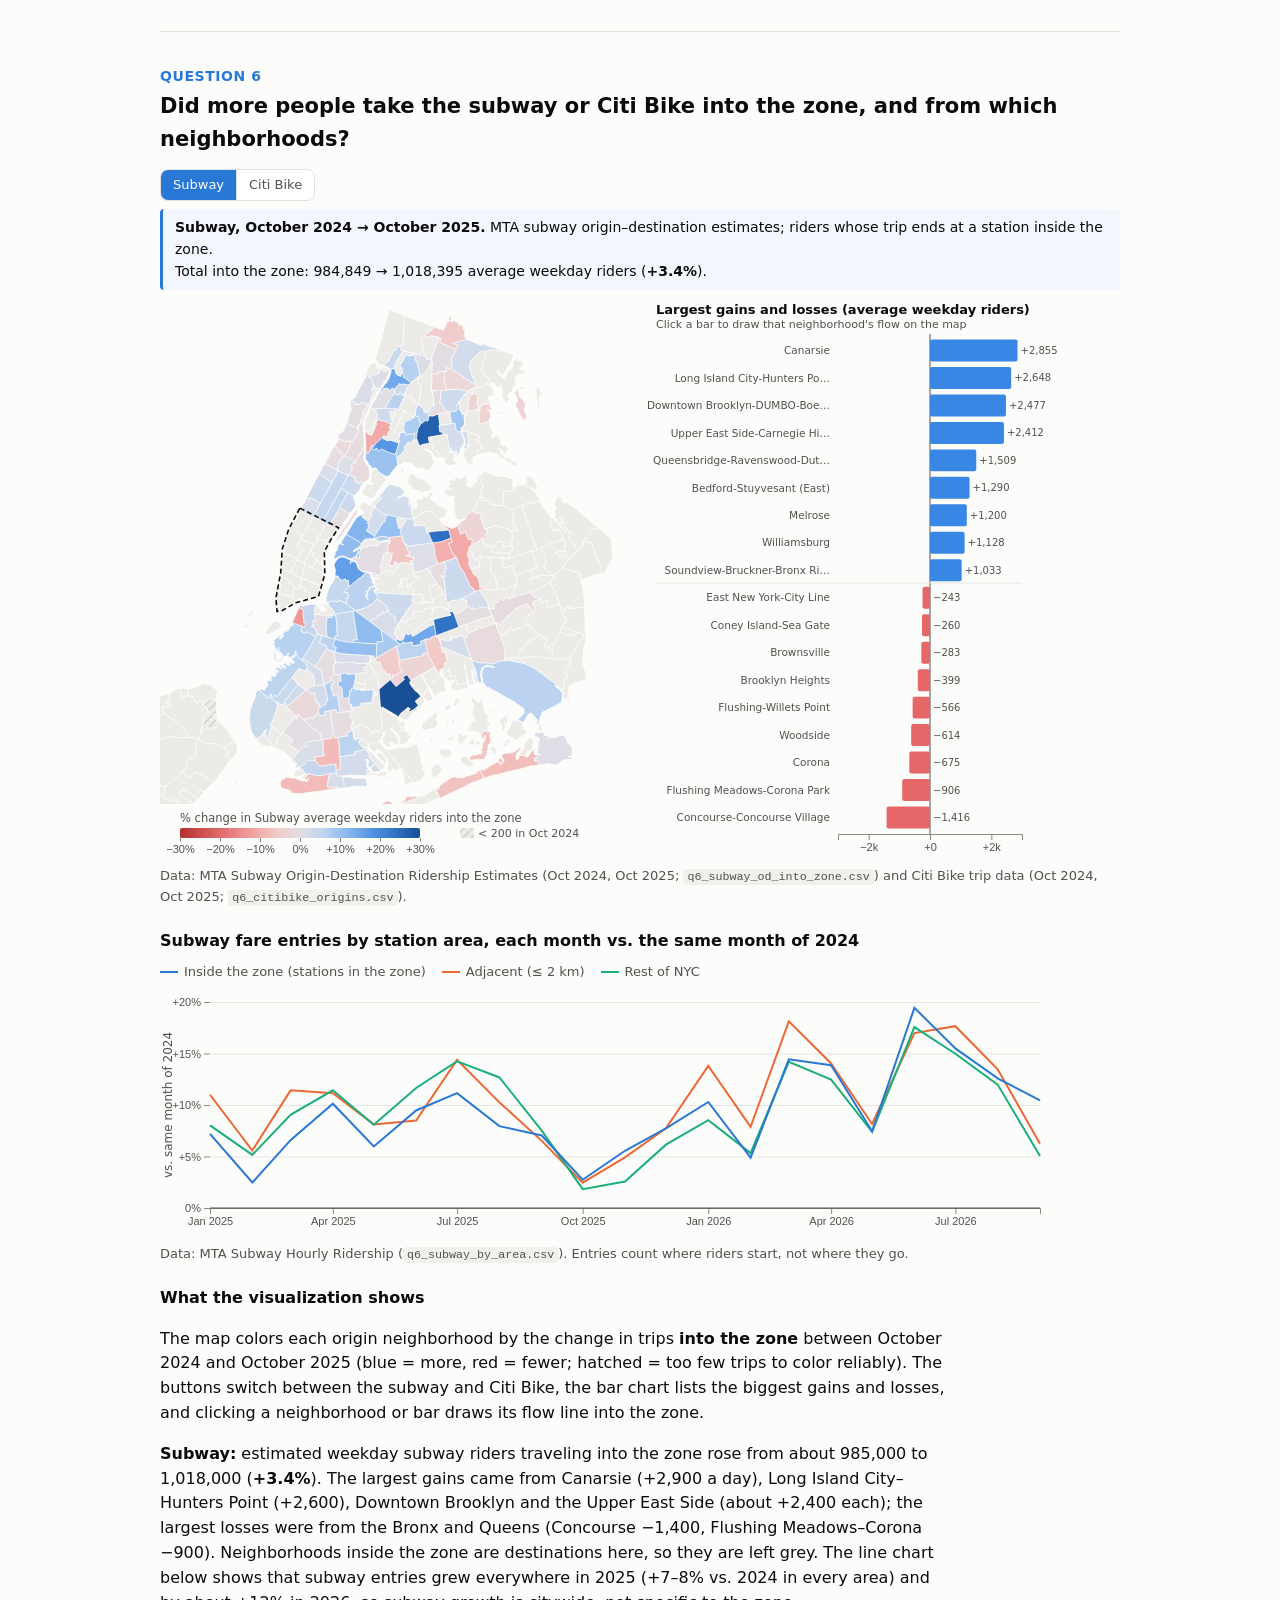
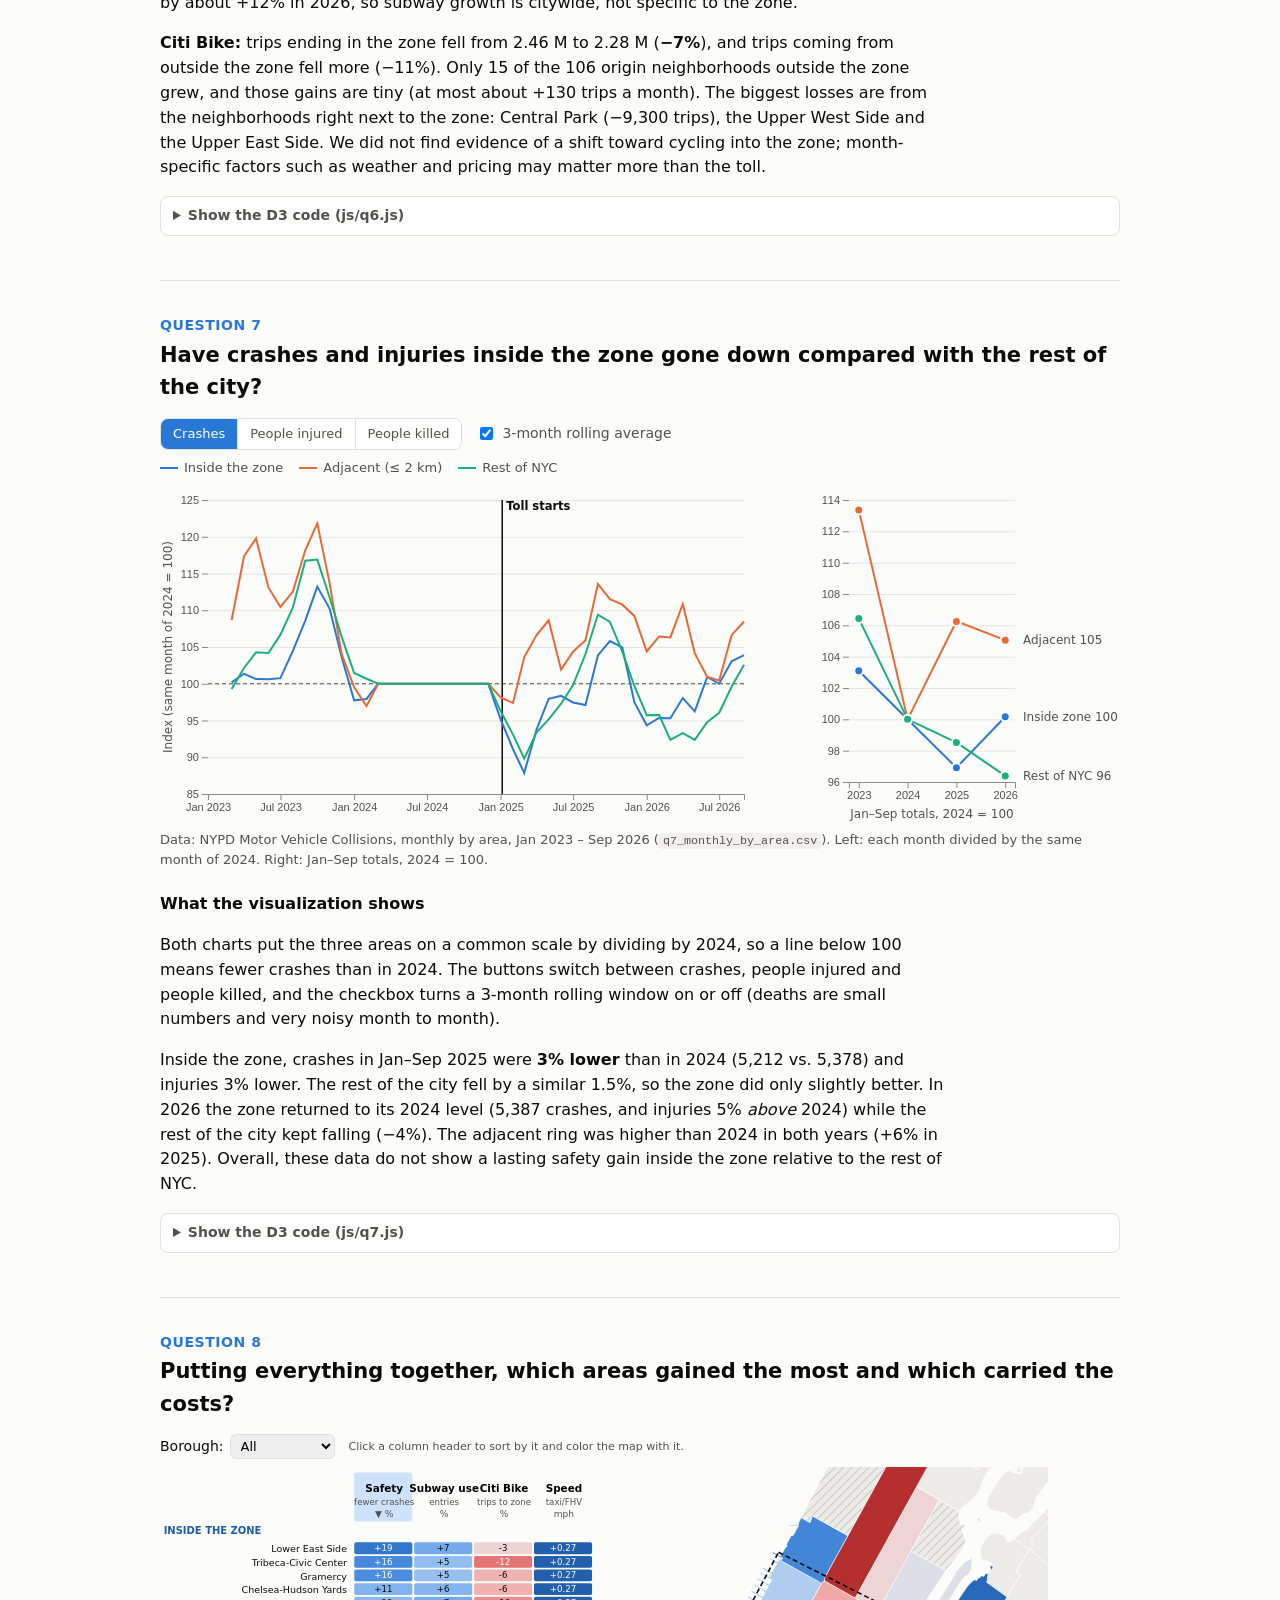
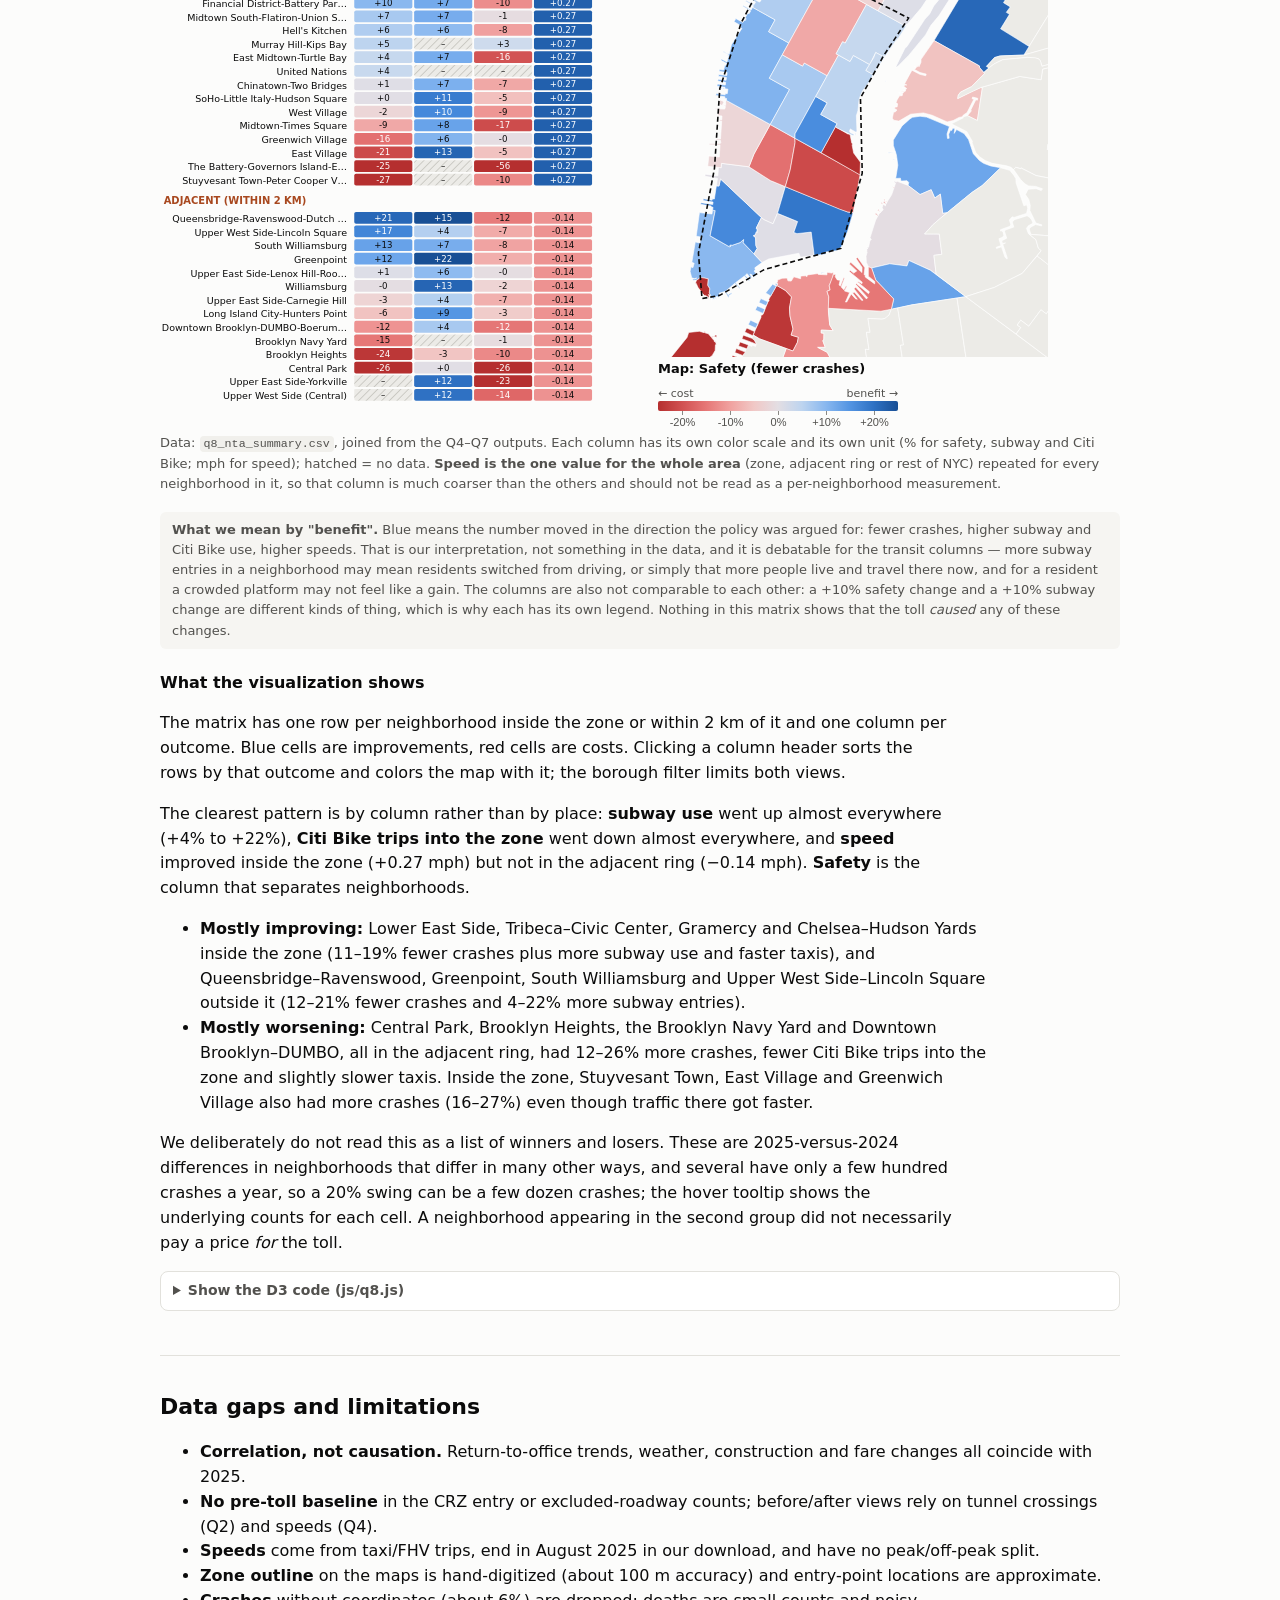
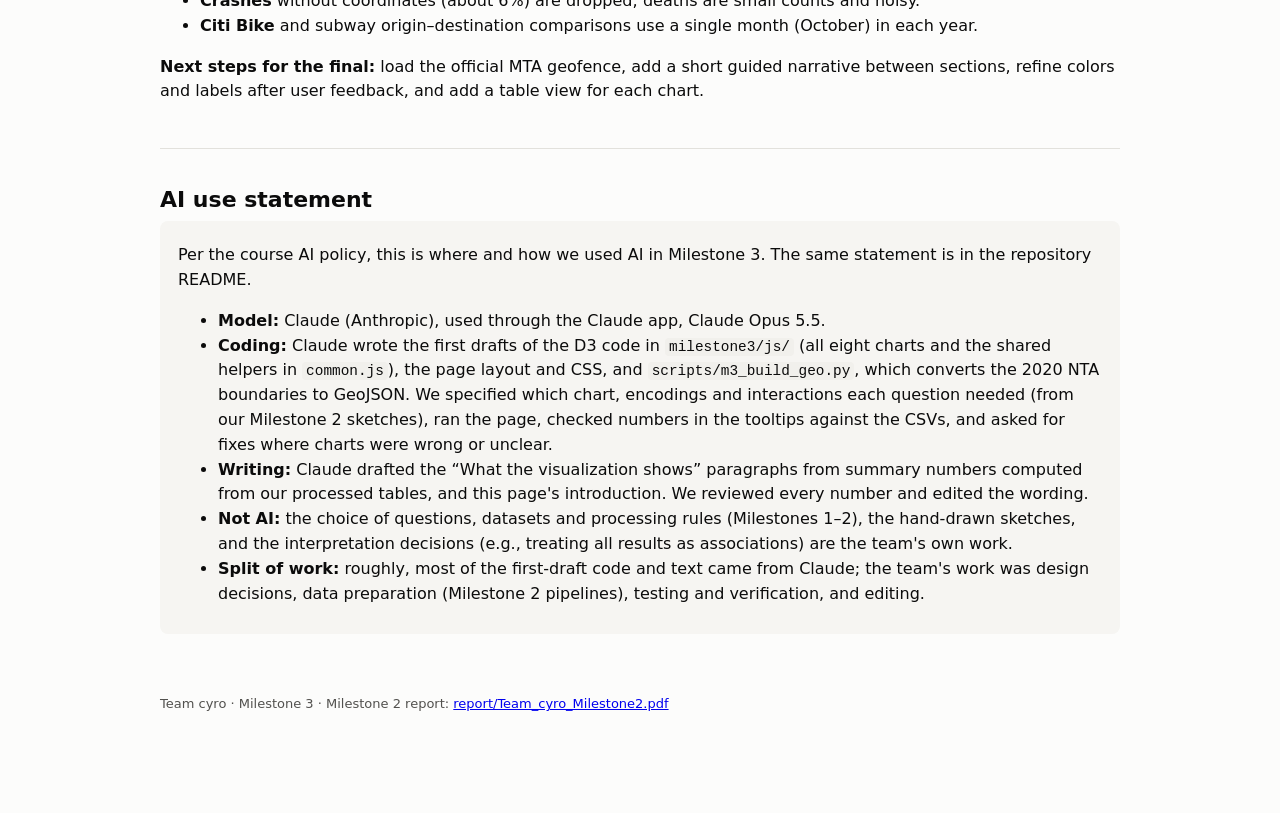
==== commit d783038d: "Q2 overlap check, Q6 Pipeline B table" ====
--- a/milestone3/index.html
+++ b/milestone3/index.html
@@ -44,11 +44,11 @@
   <p>Milestone 2 left us with two parallel pipelines. For Milestone 3 and the rest of the project, <b>Pipeline B is the
   authoritative one</b>: every area label on this page means <i>inside the zone</i>, <i>adjacent</i> (within 2 km of our
   hand-digitized zone outline) or <i>rest of NYC</i>, and the before/after comparison for Q2 is the Manhattan-bound tunnel
-  crossings. Pipeline A's tables and its 1.5 km adjacency are not used here, with one exception we flag rather than hide:
-  the Q6 subway origin–destination table (<code>q6_subway_od_into_crz_by_neighborhood.csv</code>) was built by Pipeline A, so
-  its "into the zone" test uses the official MTA geofence instead of our outline. The two outlines differ by about 100 m, which
-  does not change which neighborhoods are origins, but the Q6 subway and Citi Bike layers are therefore not pixel-identical in
-  their definition of the zone boundary. Replacing that table with a Pipeline B version is on our list for Milestone 4.</p>
+  crossings. No Pipeline A table or its 1.5 km adjacency is used on this page. The Q6 subway origin–destination table was
+  originally a Pipeline A output (built with the official MTA geofence), so we rebuilt it under Pipeline B's outline
+  (<code>scripts/q6_subway_od.py</code> → <code>q6_subway_od_into_zone.csv</code>) and compared the two: they are identical,
+  row for row, because no subway station lies in the roughly 100 m strip where the two outlines disagree. The chart now reads
+  the Pipeline B table.</p>
   <p><b>Build priority.</b> We built the shared views first — entries (Q1–Q3), safety (Q5 and Q7, which share one collision
   table) and transit (Q6) — because Q8 is assembled from their outputs. Q4 reuses the Milestone 2 speed table unchanged. If
   time runs short before the final, Q8's neighborhood matrix is the view we would simplify, not the three shared ones.</p>
@@ -124,6 +124,25 @@
     at the <b>Hugh L. Carey Tunnel were 3.4% lower in 2025</b> than in 2024 and at the <b>Queens Midtown Tunnel 0.9% lower</b>.
     The drop was largest in the first months (−7% in February at both tunnels) and smaller later in the year, so the change is
     real but modest at these two facilities.</p>
+    <p><b>Can the tunnel counts stand in for zone entries?</b> Only if the two sources count the same traffic. They overlap from
+    February 2025 onward (January is partial in the zone feed), so we compared them month by month at the two tunnels
+    (<code>scripts/q2_overlap_check.py</code>, <code>q2_overlap_check.csv</code>):</p>
+    <table class="simple">
+      <tr><th>Tunnel</th><th>Months</th><th>Tunnel crossings per zone entry</th><th>Month-to-month spread</th><th>Correlation</th></tr>
+      <tr><td>Queens Midtown</td><td>21</td><td>0.98</td><td>1.4%</td><td>0.98</td></tr>
+      <tr><td>Hugh L. Carey</td><td>21</td><td>0.98</td><td>2.3%</td><td>0.96</td></tr>
+    </table>
+    <p>Both tunnels record about 98 crossings for every 100 zone entries, and that ratio barely moves from month to month, so the
+    tunnel series tracks zone entries closely at these two facilities. One detail matters: at the Carey Tunnel the ratio is 1.44 if
+    you compare against tolled entries alone, because about a third of its traffic exits straight onto the untolled West Side
+    Highway and FDR Drive and is recorded as an excluded-roadway entry. Counting those back in brings it to 0.98, matching Queens
+    Midtown. <b>Coverage limit:</b> this check validates the comparison for these two tunnels only. They carry about 14% of zone
+    entries, so the before/after result above says nothing about the other ten entry points, which have no pre-toll counts.</p>
+    <p><b>Vehicle classes.</b> The two sources classify vehicles differently, so the tunnel chart uses all classes combined rather
+    than matching them. The tunnel data has 29 axle-based codes in four groups (car, truck, bus, motorcycle); the zone data has six
+    classes. Cars and motorcycles line up, but trucks are split by axle count in one source and by single- vs. multi-unit in the
+    other, buses are only "franchise" buses in the tunnel data, and the tunnel data has no taxi/FHV class at all: a yellow cab is a
+    2-axle passenger car there. A per-class before/after comparison would therefore mix taxis into "cars", so we do not make one.</p>
   </div>
   <details class="code" data-src="js/q2.js"><summary>Show the D3 code (js/q2.js)</summary><pre><code></code></pre></details>
 </section>
@@ -214,7 +233,7 @@
   <div class="question">Did more people take the subway or Citi Bike into the zone, and from which neighborhoods?</div>
   <div class="viz" id="q6-viz"></div>
   <p class="viz-caption">Data: MTA Subway Origin-Destination Ridership Estimates (Oct 2024, Oct 2025;
-    <code>q6_subway_od_into_crz_by_neighborhood.csv</code>) and Citi Bike trip data (Oct 2024, Oct 2025; <code>q6_citibike_origins.csv</code>).</p>
+    <code>q6_subway_od_into_zone.csv</code>) and Citi Bike trip data (Oct 2024, Oct 2025; <code>q6_citibike_origins.csv</code>).</p>
   <h3>Subway fare entries by station area, each month vs. the same month of 2024</h3>
   <div class="viz" id="q6-viz-trend"></div>
   <p class="viz-caption">Data: MTA Subway Hourly Ridership (<code>q6_subway_by_area.csv</code>). Entries count where riders start, not where they go.</p>
